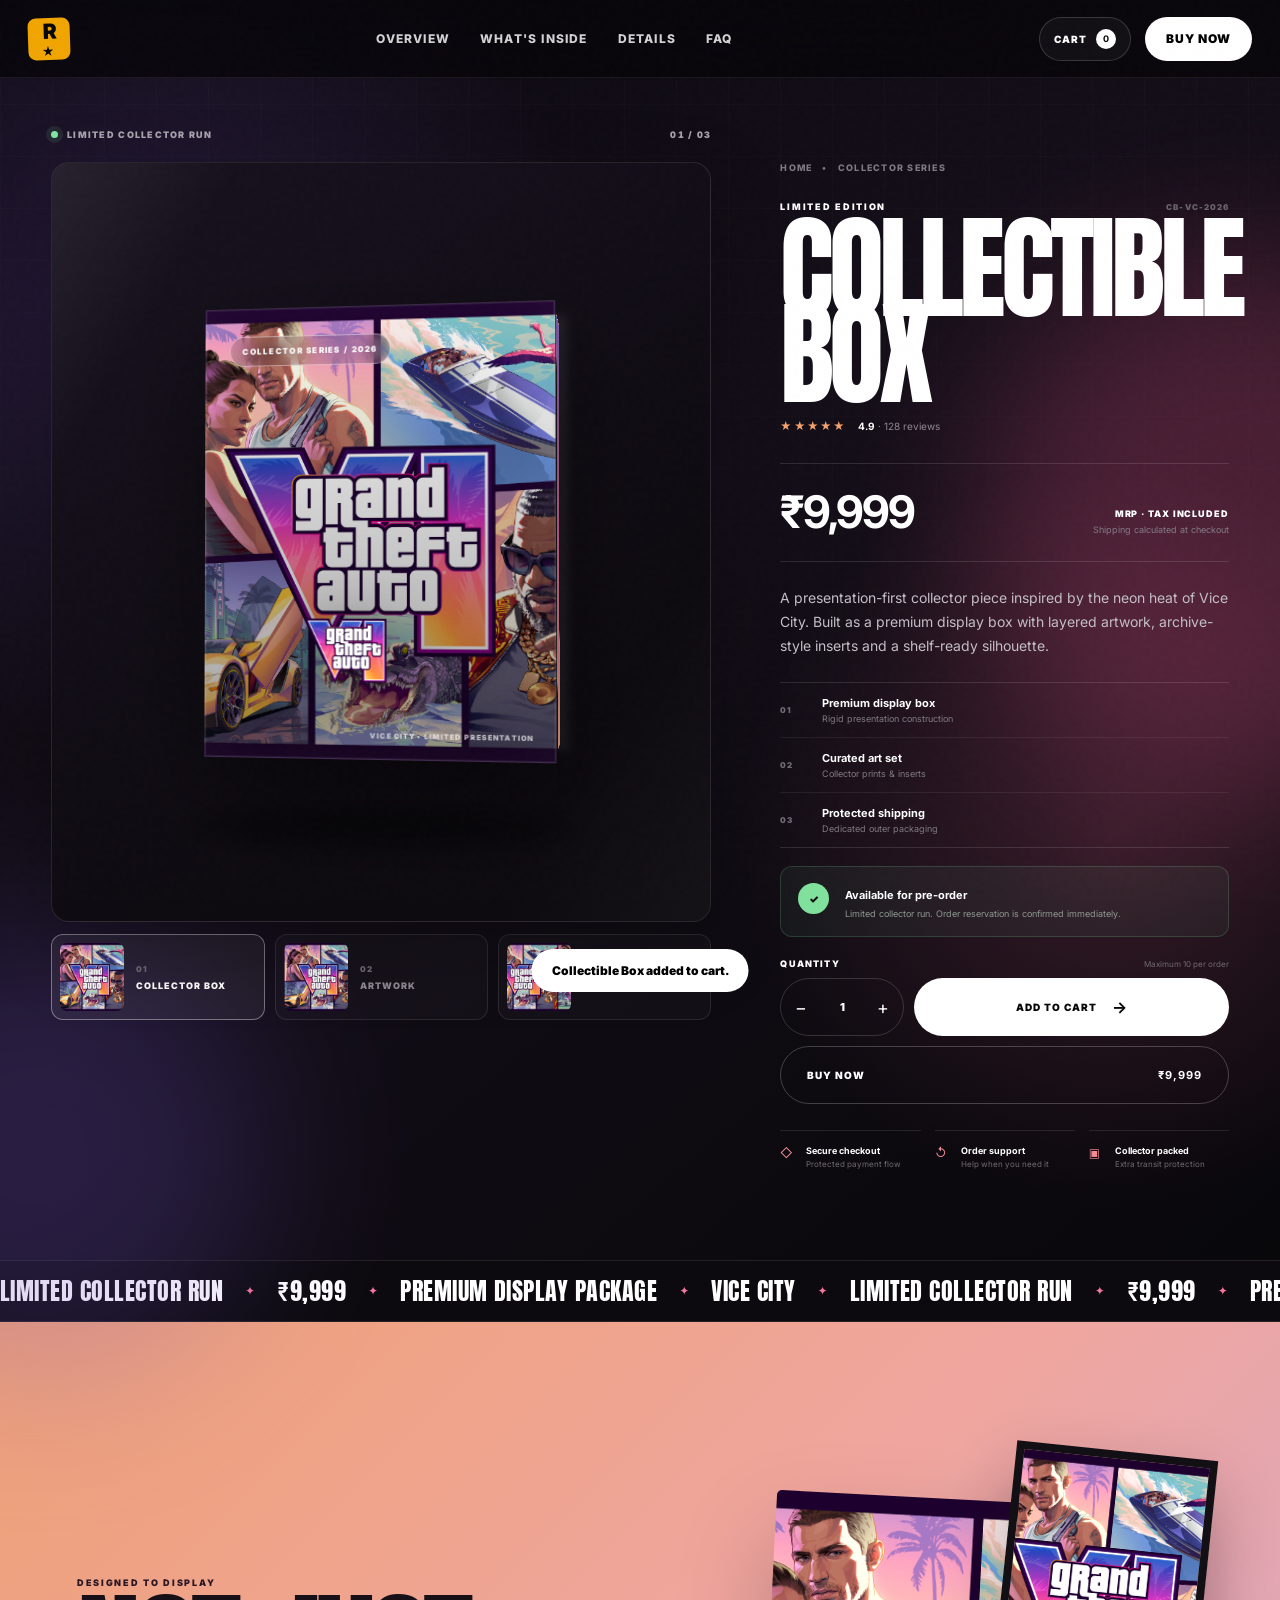
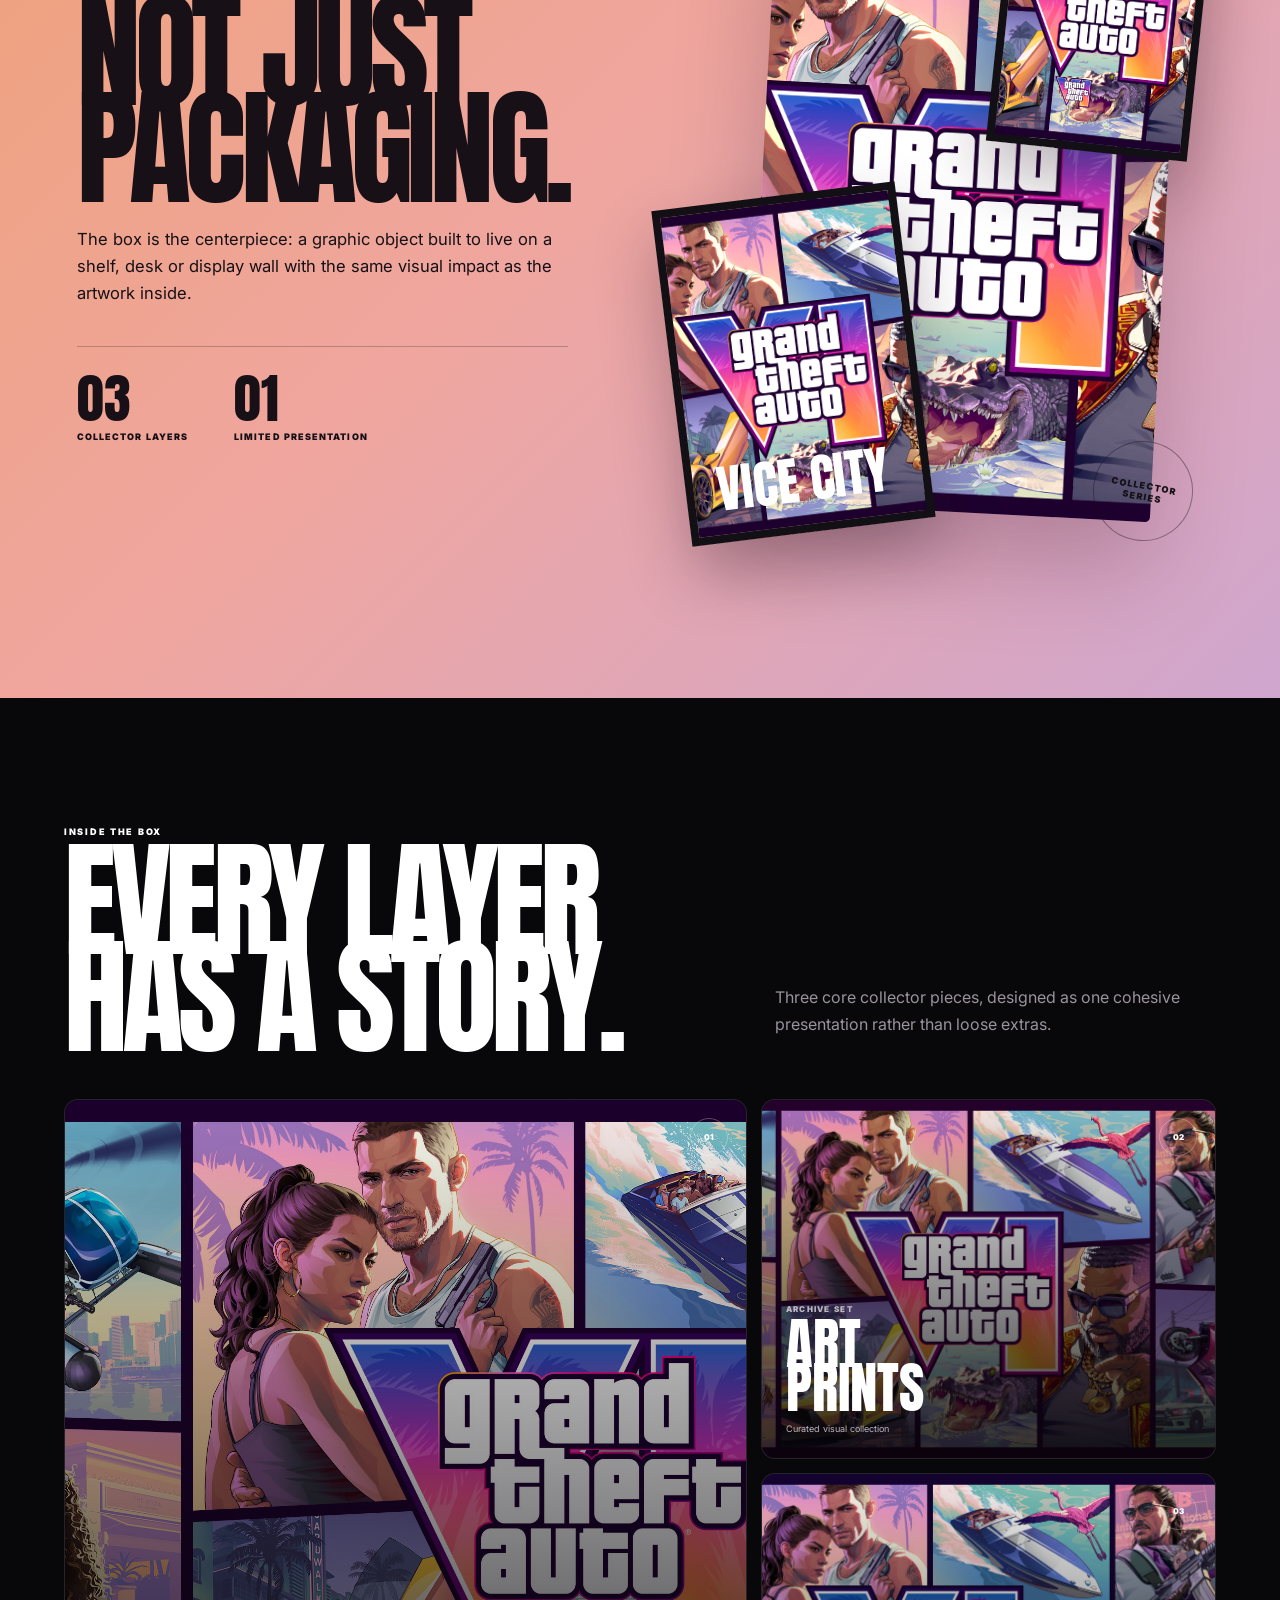
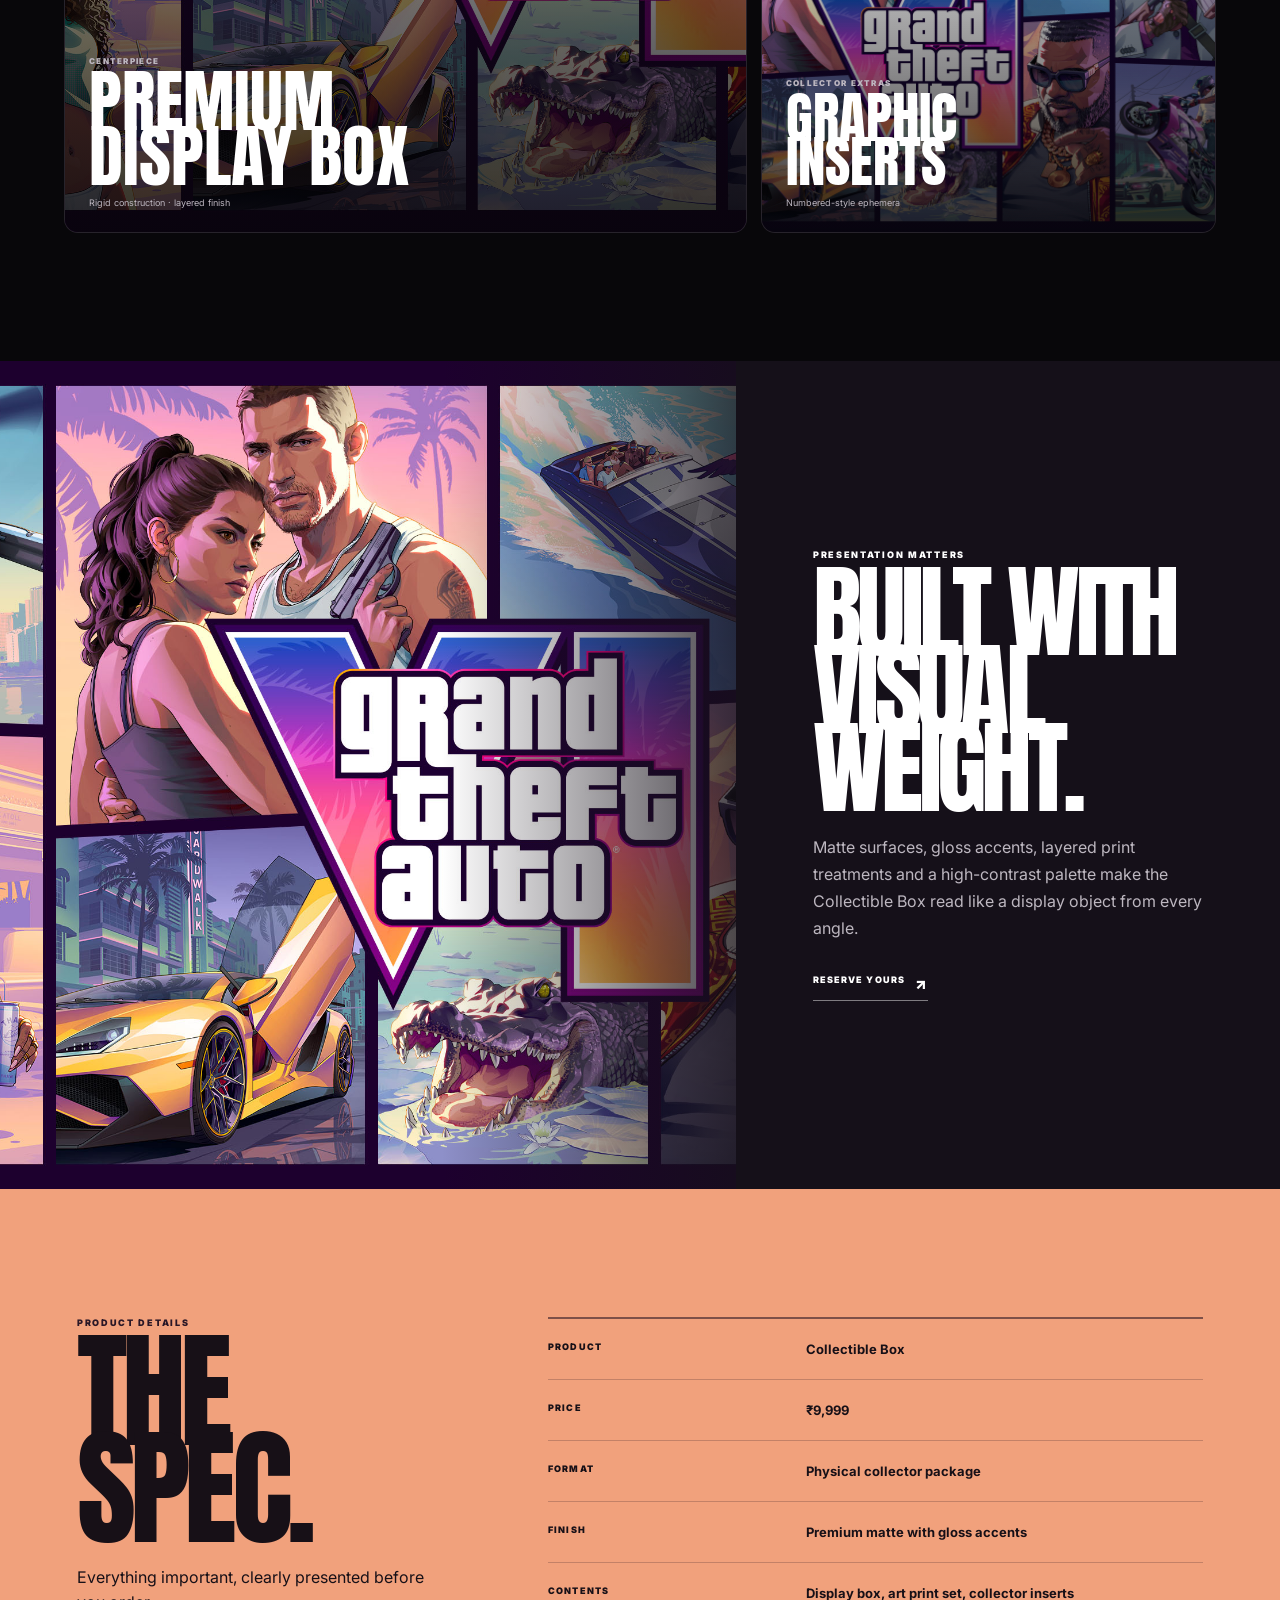
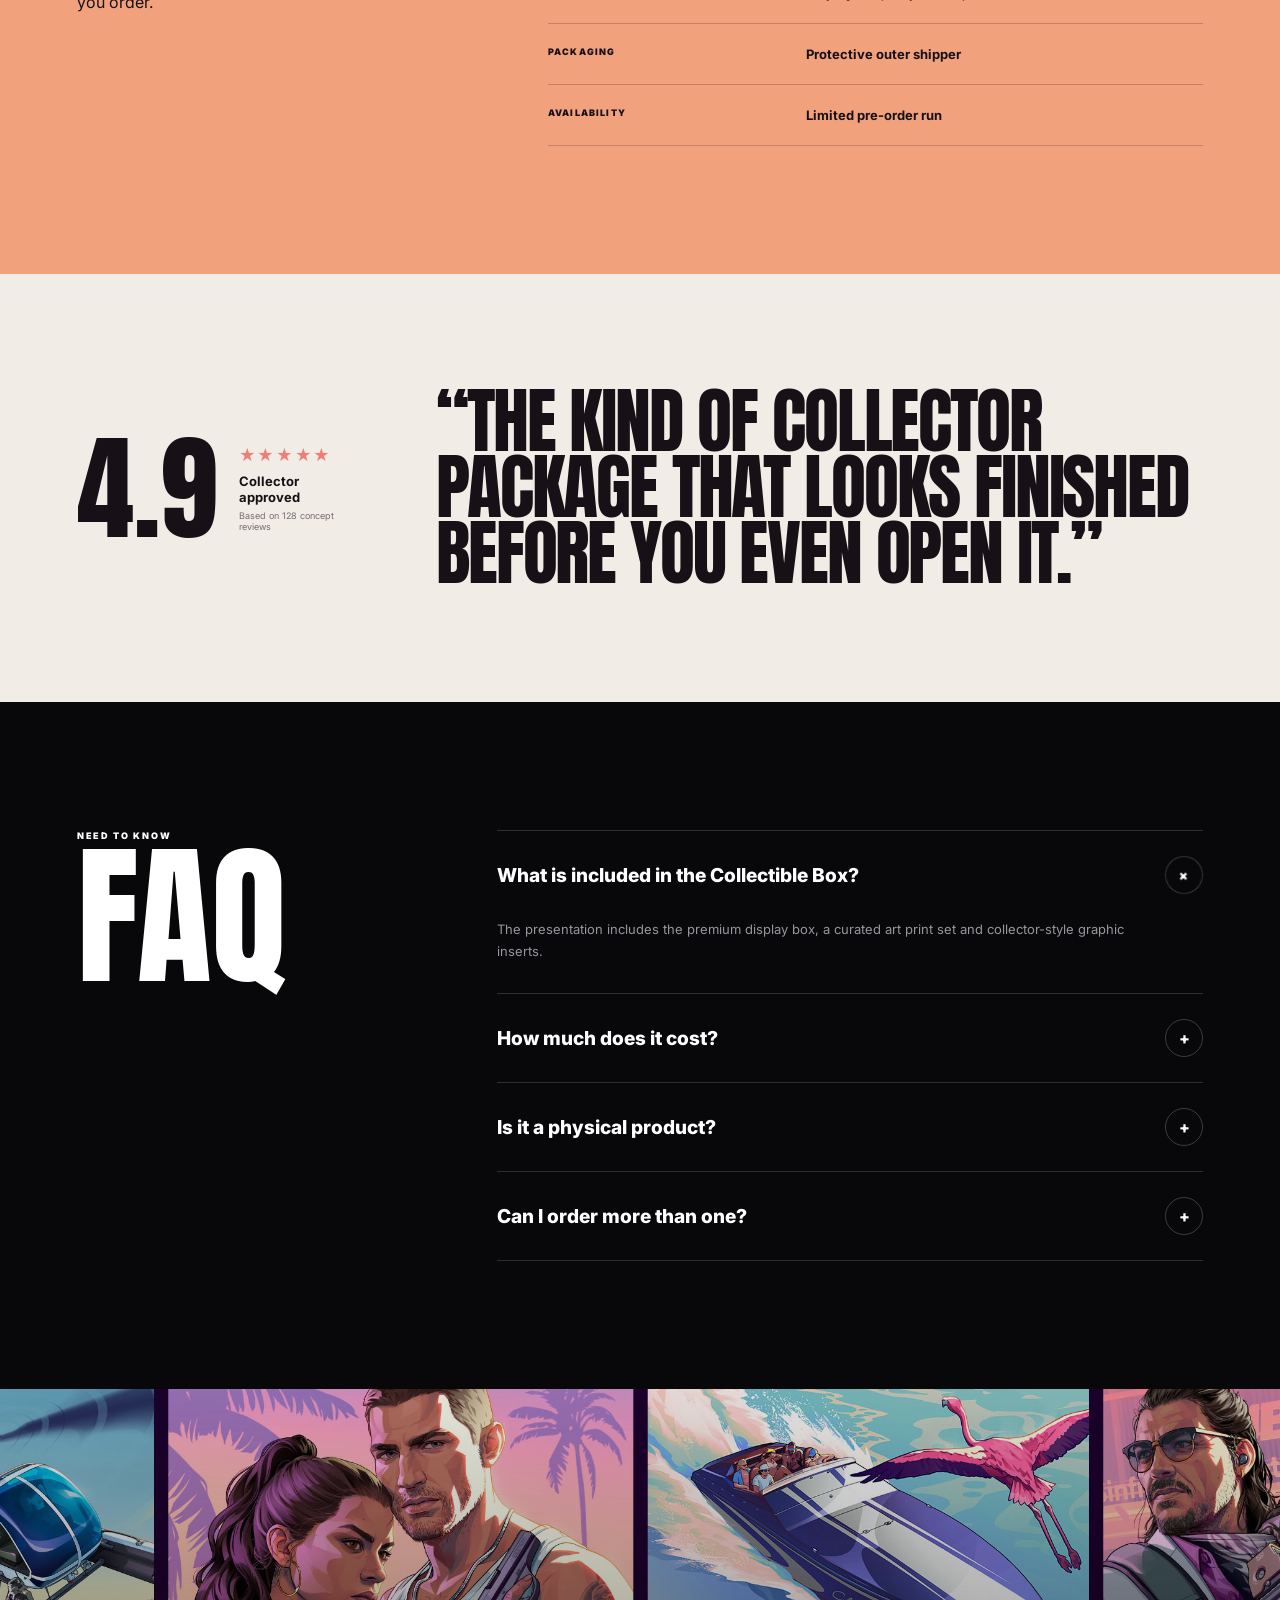
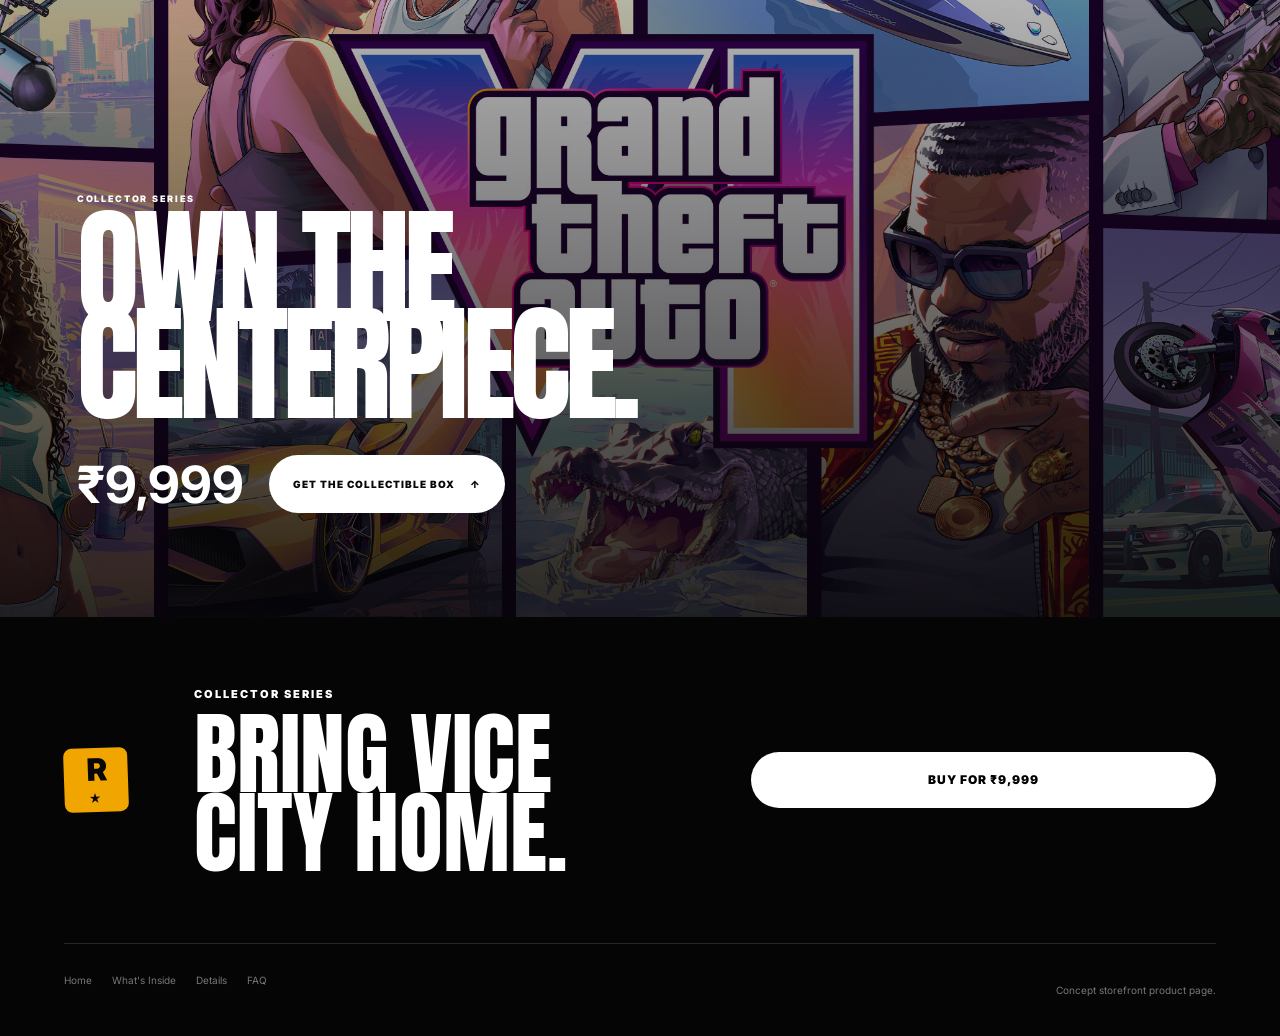
==== product.html @ 7bf3c5e7 "first commit" ====
<!DOCTYPE html>
<html lang="en">
<head>
  <meta charset="UTF-8" />
  <meta name="viewport" content="width=device-width, initial-scale=1, viewport-fit=cover" />
  <meta name="theme-color" content="#08070a" />
  <meta name="description" content="Collectible Box — premium collector presentation. ₹9,999." />
  <title>Collectible Box — ₹9,999</title>
  <link rel="preconnect" href="https://fonts.googleapis.com" />
  <link rel="preconnect" href="https://fonts.gstatic.com" crossorigin />
  <link href="https://fonts.googleapis.com/css2?family=Anton&family=Inter:wght@400;500;600;700;800;900&family=League+Gothic&display=swap" rel="stylesheet" />
  <link rel="stylesheet" href="styles.css" />
  <link rel="stylesheet" href="product.css" />
</head>
<body class="product-page">
  <div class="noise" aria-hidden="true"></div>
  <div class="page-progress" aria-hidden="true"><span id="progressBar"></span></div>

  <header class="site-header product-header" id="siteHeader">
    <a class="brand" href="index.html" aria-label="Back to home"><span class="brand-mark">R<span>★</span></span></a>

    <nav class="desktop-nav" aria-label="Product navigation">
      <a href="#overview">Overview</a>
      <a href="#inside">What's Inside</a>
      <a href="#details">Details</a>
      <a href="#faq">FAQ</a>
    </nav>

    <div class="header-actions">
      <button class="header-cart" id="headerCart" type="button" aria-label="Open cart">
        <span>Cart</span><b id="headerCartCount">0</b>
      </button>
      <a class="preorder preorder--small" href="#purchase">Buy Now</a>
      <button class="menu-toggle" id="menuToggle" aria-expanded="false" aria-controls="mobileMenu" aria-label="Open menu"><span></span><span></span></button>
    </div>
  </header>

  <div class="mobile-menu" id="mobileMenu" aria-hidden="true">
    <div class="mobile-menu__inner">
      <a href="index.html">Home <span>01</span></a>
      <a href="#overview">Overview <span>02</span></a>
      <a href="#inside">What's Inside <span>03</span></a>
      <a href="#details">Details <span>04</span></a>
      <a href="#faq">FAQ <span>05</span></a>
      <a class="preorder" href="#purchase">Buy for ₹9,999</a>
    </div>
  </div>

  <main>
    <section class="product-hero" id="purchase">
      <div class="product-hero__aurora product-hero__aurora--pink" aria-hidden="true"></div>
      <div class="product-hero__aurora product-hero__aurora--violet" aria-hidden="true"></div>

      <div class="product-shell">
        <div class="product-gallery" aria-label="Collectible Box product gallery">
          <div class="gallery-topline">
            <span class="gallery-badge"><i></i> Limited collector run</span>
            <span class="gallery-index" id="galleryIndex">01 / 03</span>
          </div>

          <div class="product-gallery__stage" id="galleryStage">
            <div class="gallery-panel gallery-panel--box is-active" data-gallery-panel="box" role="tabpanel">
              <div class="collector-scene" aria-hidden="true">
                <div class="collector-box">
                  <div class="collector-box__face collector-box__front">
                    <span class="collector-label">Collector Series / 2026</span>
                    <img src="assets/poster-logo.png" alt="" />
                    <span class="collector-bottom">Vice City • Limited Presentation</span>
                  </div>
                  <div class="collector-box__face collector-box__side"><span>COLLECTIBLE BOX</span></div>
                  <div class="collector-box__edge"></div>
                </div>
                <div class="collector-ground"></div>
              </div>
            </div>

            <div class="gallery-panel gallery-panel--art" data-gallery-panel="art" role="tabpanel" aria-hidden="true">
              <div class="gallery-poster" aria-hidden="true">
                <div class="gallery-poster__frame"></div>
                <div class="gallery-poster__label"><span>Archive print</span><strong>Vice City<br />Artwork</strong></div>
              </div>
            </div>

            <div class="gallery-panel gallery-panel--detail" data-gallery-panel="detail" role="tabpanel" aria-hidden="true">
              <div class="detail-composition" aria-hidden="true">
                <div class="detail-composition__crop"></div>
                <div class="detail-composition__card">
                  <span>03 / DETAIL</span>
                  <strong>Layered<br />collector<br />finish.</strong>
                </div>
              </div>
            </div>
          </div>

          <div class="gallery-tabs" role="tablist" aria-label="Choose product view">
            <button class="gallery-tab is-active" type="button" role="tab" aria-selected="true" data-gallery="box">
              <span class="gallery-tab__visual gallery-tab__visual--box"></span>
              <span><b>01</b> Collector Box</span>
            </button>
            <button class="gallery-tab" type="button" role="tab" aria-selected="false" data-gallery="art">
              <span class="gallery-tab__visual gallery-tab__visual--art"></span>
              <span><b>02</b> Artwork</span>
            </button>
            <button class="gallery-tab" type="button" role="tab" aria-selected="false" data-gallery="detail">
              <span class="gallery-tab__visual gallery-tab__visual--detail"></span>
              <span><b>03</b> Details</span>
            </button>
          </div>
        </div>

        <aside class="product-summary" aria-label="Product purchase information">
          <div class="product-breadcrumb"><a href="index.html">Home</a><span>•</span><span>Collector Series</span></div>
          <div class="product-kicker-row">
            <span class="product-kicker">Limited Edition</span>
            <span class="product-code">CB-VC-2026</span>
          </div>

          <h1>Collectible<br />Box</h1>

          <a class="product-rating" href="#reviews" aria-label="4.9 out of 5 from 128 reviews">
            <span>★★★★★</span><small><b>4.9</b> · 128 reviews</small>
          </a>

          <div class="product-price-row">
            <strong class="product-price">₹9,999</strong>
            <div class="price-meta"><span>MRP · Tax included</span><small>Shipping calculated at checkout</small></div>
          </div>

          <p class="product-description">A presentation-first collector piece inspired by the neon heat of Vice City. Built as a premium display box with layered artwork, archive-style inserts and a shelf-ready silhouette.</p>

          <div class="product-includes" aria-label="Quick product highlights">
            <div><span>01</span><p><strong>Premium display box</strong><small>Rigid presentation construction</small></p></div>
            <div><span>02</span><p><strong>Curated art set</strong><small>Collector prints & inserts</small></p></div>
            <div><span>03</span><p><strong>Protected shipping</strong><small>Dedicated outer packaging</small></p></div>
          </div>

          <div class="delivery-card">
            <div class="delivery-card__icon">✓</div>
            <div><strong>Available for pre-order</strong><p>Limited collector run. Order reservation is confirmed immediately.</p></div>
          </div>

          <div class="purchase-label"><span>Quantity</span><small>Maximum 10 per order</small></div>
          <div class="product-purchase">
            <div class="qty-control" aria-label="Quantity selector">
              <button type="button" id="qtyMinus" aria-label="Decrease quantity">−</button>
              <output id="qtyValue" aria-live="polite">1</output>
              <button type="button" id="qtyPlus" aria-label="Increase quantity">+</button>
            </div>
            <button class="product-btn product-btn--primary" id="addToCart" type="button"><span>Add to Cart</span><b>→</b></button>
          </div>
          <button class="product-btn product-btn--buy" id="buyNow" type="button"><span>Buy Now</span><strong id="buyNowPrice">₹9,999</strong></button>

          <div class="purchase-trust">
            <div><span>◇</span><p><strong>Secure checkout</strong><small>Protected payment flow</small></p></div>
            <div><span>↺</span><p><strong>Order support</strong><small>Help when you need it</small></p></div>
            <div><span>▣</span><p><strong>Collector packed</strong><small>Extra transit protection</small></p></div>
          </div>
        </aside>
      </div>
    </section>

    <section class="commerce-strip" aria-label="Product promises">
      <div><span>LIMITED COLLECTOR RUN</span><i>✦</i><span>₹9,999</span><i>✦</i><span>PREMIUM DISPLAY PACKAGE</span><i>✦</i><span>VICE CITY</span><i>✦</i><span>LIMITED COLLECTOR RUN</span><i>✦</i><span>₹9,999</span><i>✦</i><span>PREMIUM DISPLAY PACKAGE</span><i>✦</i><span>VICE CITY</span></div>
    </section>

    <section class="editorial-section" id="overview">
      <div class="editorial-copy reveal-product">
        <p class="product-kicker product-kicker--dark">Designed to display</p>
        <h2>Not just<br />packaging.</h2>
        <p class="editorial-lead">The box is the centerpiece: a graphic object built to live on a shelf, desk or display wall with the same visual impact as the artwork inside.</p>
        <div class="editorial-stats">
          <div><strong>03</strong><span>Collector layers</span></div>
          <div><strong>01</strong><span>Limited presentation</span></div>
        </div>
      </div>

      <div class="editorial-visual reveal-product" aria-hidden="true">
        <div class="editorial-visual__back"></div>
        <div class="editorial-visual__card editorial-visual__card--one"><span>VICE CITY</span></div>
        <div class="editorial-visual__card editorial-visual__card--two"><img src="assets/poster-logo.png" alt="" /></div>
        <span class="editorial-visual__stamp">COLLECTOR<br />SERIES</span>
      </div>
    </section>

    <section class="inside-section" id="inside">
      <header class="inside-head reveal-product">
        <div><p class="product-kicker">Inside the box</p><h2>Every layer<br />has a story.</h2></div>
        <p>Three core collector pieces, designed as one cohesive presentation rather than loose extras.</p>
      </header>

      <div class="inside-grid">
        <article class="inside-card inside-card--large reveal-product">
          <div class="inside-card__art inside-card__art--one"></div>
          <span class="inside-no">01</span>
          <div class="inside-card__copy"><p>Centerpiece</p><h3>Premium<br />Display Box</h3><span>Rigid construction · layered finish</span></div>
        </article>
        <article class="inside-card reveal-product">
          <div class="inside-card__art inside-card__art--two"></div>
          <span class="inside-no">02</span>
          <div class="inside-card__copy"><p>Archive set</p><h3>Art<br />Prints</h3><span>Curated visual collection</span></div>
        </article>
        <article class="inside-card reveal-product">
          <div class="inside-card__art inside-card__art--three"></div>
          <span class="inside-no">03</span>
          <div class="inside-card__copy"><p>Collector extras</p><h3>Graphic<br />Inserts</h3><span>Numbered-style ephemera</span></div>
        </article>
      </div>
    </section>

    <section class="detail-showcase" aria-label="Collector finish">
      <div class="detail-showcase__image reveal-product"></div>
      <div class="detail-showcase__copy reveal-product">
        <p class="product-kicker">Presentation matters</p>
        <h2>Built with<br />visual weight.</h2>
        <p>Matte surfaces, gloss accents, layered print treatments and a high-contrast palette make the Collectible Box read like a display object from every angle.</p>
        <a href="#purchase" class="inline-cta">Reserve yours <span>↗</span></a>
      </div>
    </section>

    <section class="spec-section" id="details">
      <div class="spec-title reveal-product">
        <p class="product-kicker product-kicker--dark">Product details</p>
        <h2>The<br />spec.</h2>
        <p>Everything important, clearly presented before you order.</p>
      </div>
      <dl class="spec-list reveal-product">
        <div><dt>Product</dt><dd>Collectible Box</dd></div>
        <div><dt>Price</dt><dd>₹9,999</dd></div>
        <div><dt>Format</dt><dd>Physical collector package</dd></div>
        <div><dt>Finish</dt><dd>Premium matte with gloss accents</dd></div>
        <div><dt>Contents</dt><dd>Display box, art print set, collector inserts</dd></div>
        <div><dt>Packaging</dt><dd>Protective outer shipper</dd></div>
        <div><dt>Availability</dt><dd>Limited pre-order run</dd></div>
      </dl>
    </section>

    <section class="review-section" id="reviews">
      <div class="review-score reveal-product"><span>4.9</span><div><p>★★★★★</p><strong>Collector approved</strong><small>Based on 128 concept reviews</small></div></div>
      <blockquote class="reveal-product">“The kind of collector package that looks finished before you even open it.”</blockquote>
    </section>

    <section class="faq-section" id="faq">
      <div class="faq-head reveal-product"><p class="product-kicker">Need to know</p><h2>FAQ</h2></div>
      <div class="faq-list reveal-product">
        <details open><summary>What is included in the Collectible Box?<span>+</span></summary><p>The presentation includes the premium display box, a curated art print set and collector-style graphic inserts.</p></details>
        <details><summary>How much does it cost?<span>+</span></summary><p>The Collectible Box is priced at ₹9,999, inclusive of taxes as displayed on this storefront.</p></details>
        <details><summary>Is it a physical product?<span>+</span></summary><p>Yes. It is presented as a physical collector package with dedicated protective outer shipping.</p></details>
        <details><summary>Can I order more than one?<span>+</span></summary><p>Yes. Use the quantity selector before adding to cart. This demo allows up to 10 units per order.</p></details>
      </div>
    </section>

    <section class="product-closing">
      <div class="product-closing__bg" aria-hidden="true"></div>
      <div class="product-closing__content reveal-product">
        <p class="product-kicker">Collector Series</p>
        <h2>Own the<br />centerpiece.</h2>
        <div><strong>₹9,999</strong><a class="product-btn product-btn--light" href="#purchase">Get the Collectible Box <span>↑</span></a></div>
      </div>
    </section>
  </main>

  <footer class="site-footer product-footer">
    <div class="footer-top">
      <div class="footer-brand">R<span>★</span></div>
      <div class="footer-copy"><p class="eyebrow">Collector Series</p><h2>Bring Vice City home.</h2></div>
      <a class="preorder" href="#purchase">Buy for ₹9,999</a>
    </div>
    <div class="footer-bottom"><div class="footer-links"><a href="index.html">Home</a><a href="#inside">What's Inside</a><a href="#details">Details</a><a href="#faq">FAQ</a></div><p>Concept storefront product page.</p></div>
  </footer>

  <div class="mobile-buybar" id="mobileBuybar" aria-label="Quick purchase">
    <div><small>Collectible Box</small><strong id="mobileBuyPrice">₹9,999</strong></div>
    <button type="button" id="mobileAddToCart">Add to Cart</button>
  </div>

  <aside class="cart-drawer" id="cartDrawer" aria-hidden="true" aria-label="Shopping cart">
    <div class="cart-drawer__backdrop" data-close-cart></div>
    <div class="cart-drawer__panel" role="dialog" aria-modal="true" aria-labelledby="cartTitle">
      <div class="cart-drawer__head"><div><small>Your order</small><strong id="cartTitle">Shopping Cart</strong></div><button type="button" data-close-cart aria-label="Close cart">×</button></div>
      <div class="cart-drawer__body">
        <div class="cart-line">
          <div class="cart-line__thumb"></div>
          <div class="cart-line__info"><small>Collector Series</small><p>Collectible Box</p><strong id="cartLinePrice">₹9,999</strong></div>
          <div class="cart-line__qty"><button type="button" id="cartMinus" aria-label="Decrease cart quantity">−</button><span id="cartQty">1</span><button type="button" id="cartPlus" aria-label="Increase cart quantity">+</button></div>
        </div>
        <div class="cart-assurance"><span>✓</span><p><strong>Reserved collector allocation</strong><small>Your selected quantity is held when checkout begins.</small></p></div>
      </div>
      <div class="cart-drawer__footer">
        <div class="cart-subtotal"><div><span>Subtotal</span><small>Taxes included</small></div><strong id="cartTotal">₹9,999</strong></div>
        <button class="product-btn product-btn--primary cart-checkout" id="checkoutBtn" type="button">Continue to Checkout <span>→</span></button>
        <button class="cart-continue" type="button" data-close-cart>Continue shopping</button>
      </div>
    </div>
  </aside>

  <div class="toast product-toast" id="productToast" role="status" aria-live="polite">Collectible Box added to cart.</div>
  <script src="product.js"></script>
</body>
</html>
---- styles.css ----
:root {
  --black: #050505;
  --soft-black: #101010;
  --white: #f6f3ec;
  --purple: #5537b7;
  --violet: #8b4ec4;
  --pink: #ff4f9a;
  --coral: #ff8c67;
  --yellow: #ffd76d;
  --line: rgba(255,255,255,.16);
  --ease: cubic-bezier(.2,.75,.25,1);
}

* { box-sizing: border-box; }
html { scroll-behavior: smooth; background: var(--black); }
body {
  margin: 0;
  background: var(--black);
  color: white;
  font-family: Inter, system-ui, -apple-system, BlinkMacSystemFont, "Segoe UI", sans-serif;
  overflow-x: hidden;
}
body.menu-open, body.modal-open { overflow: hidden; }
a { color: inherit; text-decoration: none; }
button, input { font: inherit; }
button { color: inherit; }
img { max-width: 100%; display: block; }

.noise {
  position: fixed; inset: 0; z-index: 999; pointer-events: none; opacity: .035;
  background-image: url("data:image/svg+xml,%3Csvg viewBox='0 0 180 180' xmlns='http://www.w3.org/2000/svg'%3E%3Cfilter id='n'%3E%3CfeTurbulence type='fractalNoise' baseFrequency='.9' numOctaves='4' stitchTiles='stitch'/%3E%3C/filter%3E%3Crect width='100%25' height='100%25' filter='url(%23n)' opacity='.5'/%3E%3C/svg%3E");
}
.page-progress { position: fixed; top: 0; left: 0; width: 100%; height: 2px; z-index: 1000; background: transparent; }
.page-progress span { display: block; width: 0; height: 100%; background: linear-gradient(90deg,var(--pink),var(--coral),var(--yellow)); }

.site-header {
  position: fixed; z-index: 100; top: 0; left: 0; right: 0;
  height: 78px; display: flex; align-items: center; justify-content: space-between;
  padding: 0 28px; background: rgba(4,4,4,.9); border-bottom: 1px solid rgba(255,255,255,.08);
  backdrop-filter: blur(18px); transition: transform .45s var(--ease), background .3s ease;
}
.site-header.is-hidden { transform: translateY(-100%); }
.brand-mark, .footer-brand {
  width: 42px; aspect-ratio: 1; display: grid; place-items: center; border-radius: 8px;
  background: #f0a500; color: #080808; font-weight: 1000; font-size: 21px; letter-spacing: -2px;
  transform: rotate(-2deg);
}
.brand-mark span, .footer-brand span { font-size: 12px; align-self: start; margin-left: -4px; }
.desktop-nav { display: flex; gap: 30px; font-size: 12px; text-transform: uppercase; letter-spacing: .1em; font-weight: 800; }
.desktop-nav a { position: relative; opacity: .82; }
.desktop-nav a::after { content:""; position:absolute; left:0; right:100%; bottom:-7px; height:2px; background:white; transition:right .25s ease; }
.desktop-nav a:hover::after { right:0; }
.desktop-nav a:hover { opacity:1; }
.header-actions { display:flex; align-items:center; gap:14px; }
.preorder {
  display:inline-flex; align-items:center; justify-content:center; min-height:56px; padding: 0 25px;
  border:1px solid rgba(255,255,255,.26); border-radius: 999px; background:white; color:black;
  text-transform: uppercase; font-size:12px; font-weight:900; letter-spacing:.08em;
  transition: transform .25s var(--ease), background .25s ease, color .25s ease;
}
.preorder:hover { transform:translateY(-2px); background:var(--pink); color:white; }
.preorder--small { min-height:44px; padding-inline:20px; }
.menu-toggle { width:46px; height:46px; border:1px solid rgba(255,255,255,.2); border-radius:50%; background:transparent; display:none; place-items:center; cursor:pointer; }
.menu-toggle span { position:absolute; width:17px; height:1.5px; background:white; transition:.3s ease; }
.menu-toggle span:first-child { transform:translateY(-4px); }
.menu-toggle span:last-child { transform:translateY(4px); }
.menu-open .menu-toggle span:first-child { transform:rotate(45deg); }
.menu-open .menu-toggle span:last-child { transform:rotate(-45deg); }
.mobile-menu { position:fixed; inset:0; z-index:90; background:#070707; display:grid; align-items:center; transform:translateY(-105%); transition:transform .55s var(--ease); }
.mobile-menu.is-open { transform:translateY(0); }
.mobile-menu__inner { padding:110px 24px 30px; display:grid; gap:0; }
.mobile-menu__inner > a:not(.preorder) { display:flex; justify-content:space-between; align-items:end; padding:18px 0; border-bottom:1px solid #262626; font: 400 clamp(36px,10vw,64px)/1 Anton,sans-serif; text-transform:uppercase; }
.mobile-menu__inner a span { font:700 11px/1 Inter,sans-serif; opacity:.45; }
.mobile-menu .preorder { margin-top:24px; }

.hero { height: 245vh; background:#06040a; }
.hero-sticky { position: sticky; top:0; width:100%; height:100svh; overflow:hidden; isolation:isolate; }
.hero-backdrop { position:absolute; inset:0; background:
  radial-gradient(circle at 75% 35%, rgba(255,90,158,.28), transparent 28%),
  radial-gradient(circle at 30% 70%, rgba(86,58,187,.33), transparent 35%),
  linear-gradient(145deg,#111026 0%,#1c1234 40%,#07060d 100%); }
.poster-stage { position:absolute; inset:0; transform:scale(.84); transition:filter .2s; }
.poster-slice { position:absolute; inset:0; background-image:url('assets/poster-full.jpg'); background-position:center; background-size:cover; will-change:transform,clip-path,opacity; filter:saturate(1.04) contrast(1.02); }
.s1 { clip-path:polygon(0 0,18% 0,18% 44%,0 44%); transform:translate(-15vw,-12vh) rotate(-4deg); }
.s2 { clip-path:polygon(18% 0,50% 0,50% 56%,18% 56%); transform:translate(-8vw,-18vh) rotate(3deg); }
.s3 { clip-path:polygon(50% 0,79% 0,79% 40%,50% 40%); transform:translate(10vw,-18vh) rotate(-3deg); }
.s4 { clip-path:polygon(79% 0,100% 0,100% 51%,79% 51%); transform:translate(16vw,-8vh) rotate(4deg); }
.s5 { clip-path:polygon(0 44%,18% 44%,18% 100%,0 100%); transform:translate(-18vw,13vh) rotate(4deg); }
.s6 { clip-path:polygon(18% 56%,43% 56%,43% 100%,18% 100%); transform:translate(-8vw,18vh) rotate(-4deg); }
.s7 { clip-path:polygon(43% 40%,79% 40%,79% 100%,43% 100%); transform:translate(9vw,17vh) rotate(3deg); }
.s8 { clip-path:polygon(79% 51%,100% 51%,100% 100%,79% 100%); transform:translate(18vw,11vh) rotate(-3deg); }
.hero-logo { position:absolute; z-index:4; width:min(35vw,620px); left:50%; top:50%; transform:translate(-50%,-50%) scale(.72); opacity:0; filter:drop-shadow(0 12px 30px rgba(0,0,0,.35)); will-change:transform,opacity; }
.hero-vignette { position:absolute; inset:0; z-index:5; background:linear-gradient(180deg,rgba(0,0,0,.12),rgba(0,0,0,.03) 50%,rgba(0,0,0,.75)); pointer-events:none; }
.hero-copy { position:absolute; z-index:6; left:clamp(24px,5vw,80px); bottom:15vh; opacity:1; transition:opacity .2s; }
.eyebrow { margin:0 0 14px; font-size:11px; text-transform:uppercase; font-weight:900; letter-spacing:.18em; }
.eyebrow.dark { color:#1b0e25; }
.hero-copy h1 { margin:0; font:400 clamp(66px,12vw,190px)/.73 Anton,sans-serif; letter-spacing:-.035em; text-transform:uppercase; }
.hero-copy h1 span { display:block; }
.hero-vi { position:absolute; left:calc(100% + 22px); bottom:-8px; font:400 clamp(88px,15vw,230px)/.75 Anton,sans-serif; color:transparent; -webkit-text-stroke:2px rgba(255,255,255,.8); opacity:.8; }
.hero-bottom { position:absolute; z-index:6; right:clamp(24px,5vw,80px); bottom:5vh; display:flex; align-items:center; gap:26px; text-align:right; }
.hero-bottom p { margin:0 0 4px; font-size:10px; letter-spacing:.2em; font-weight:900; }
.hero-bottom strong { font-size:14px; }
.round-link { width:58px; aspect-ratio:1; display:grid; place-items:center; border:1px solid rgba(255,255,255,.4); border-radius:50%; font-size:20px; transition:.25s ease; }
.round-link:hover { background:white; color:black; transform:translateY(3px); }
.scroll-label { position:absolute; z-index:6; left:50%; bottom:2.5vh; transform:translateX(-50%); font-size:8px; letter-spacing:.22em; font-weight:800; opacity:.45; }

.section-pad { padding: clamp(80px,10vw,150px) clamp(22px,5vw,80px); }
.release-panel { min-height:100svh; display:flex; align-items:center; position:relative; overflow:hidden; background:linear-gradient(135deg,#ef7e8f 0%,#f59380 38%,#f8c079 100%); color:#190b20; }
.release-panel__glow { position:absolute; width:58vw; aspect-ratio:1; border-radius:50%; left:-15vw; top:-20vw; background:rgba(255,255,255,.19); filter:blur(50px); }
.release-panel__content { position:relative; z-index:2; }
.release-panel h2 { margin:0; font:400 clamp(80px,14vw,220px)/.77 Anton,sans-serif; text-transform:uppercase; letter-spacing:-.045em; }
.release-actions { display:flex; align-items:center; gap:24px; margin-top:48px; }
.preorder--dark { background:#160d18; color:white; border-color:#160d18; }
.platforms { display:flex; gap:14px; flex-wrap:wrap; font-size:10px; font-weight:900; letter-spacing:.12em; }
.platforms span { border:1px solid rgba(28,12,29,.35); border-radius:999px; padding:14px 17px; }
.sun-disc { position:absolute; right:-5vw; bottom:-13vw; width:48vw; aspect-ratio:1; border-radius:50%; background:radial-gradient(circle at 42% 35%,#fff6d7 0 1%,#ffd18b 27%,#fc8277 58%,#d96191 100%); box-shadow:0 0 80px rgba(255,220,145,.5); }

.look-section { background:#0a0710; }
.section-heading { display:grid; grid-template-columns:1fr auto; align-items:end; gap:24px; max-width:1500px; margin:0 auto 55px; }
.section-heading .eyebrow { grid-column:1/-1; margin-bottom:-2px; }
.section-heading h2, .news-head h2 { margin:0; font:400 clamp(60px,9vw,150px)/.84 Anton,sans-serif; text-transform:uppercase; letter-spacing:-.04em; }
.date-lockup { display:grid; gap:6px; text-align:right; font-size:13px; font-weight:900; letter-spacing:.08em; padding-bottom:8px; }
.feature-card { position:relative; height:min(74vw,820px); max-width:1500px; margin:0 auto; overflow:hidden; border-radius:8px; background:#18111f; }
.feature-card__media, .media-card__image, .edition-card__visual, .portal-card { background-position:center; background-size:cover; }
.media-feature { background-image:url('https://www.rockstargames.com/VI/_next/static/media/featured.0y5yxwenpsgc3.jpg'); }
.feature-card__media { position:absolute; inset:-5%; transition:transform 1s var(--ease); }
.feature-card:hover .feature-card__media { transform:scale(1.035); }
.feature-card__shade { position:absolute; inset:0; background:linear-gradient(180deg,transparent 35%,rgba(0,0,0,.85)); }
.feature-card__content { position:absolute; inset:auto 0 0; padding:clamp(24px,4vw,58px); display:flex; align-items:end; justify-content:space-between; gap:20px; }
.kicker, .media-card__meta p { margin:0 0 8px; font-size:10px; text-transform:uppercase; letter-spacing:.18em; font-weight:900; opacity:.75; }
.feature-card h3 { margin:0; font:400 clamp(44px,7vw,105px)/.88 Anton,sans-serif; text-transform:uppercase; max-width:850px; }
.play-button { width:88px; aspect-ratio:1; flex:none; border:1px solid rgba(255,255,255,.5); background:rgba(0,0,0,.28); backdrop-filter:blur(12px); border-radius:50%; cursor:pointer; transition:.25s var(--ease); }
.play-button:hover { transform:scale(1.08); background:white; color:black; }
.play-button.small { width:62px; position:absolute; z-index:4; right:26px; top:26px; }
.trailer-grid { max-width:1500px; margin:24px auto 0; display:grid; grid-template-columns:1fr 1fr; gap:24px; }
.media-card { position:relative; aspect-ratio:4/5; overflow:hidden; border-radius:8px; background:#18111f; }
.media-card__image { position:absolute; inset:0; transition:transform .8s var(--ease); }
.media-card:hover .media-card__image { transform:scale(1.04); }
.trailer-two { background-image:url('https://www.rockstargames.com/VI/_next/static/media/trailer-2.0l.7aqib91fz6.jpg'), linear-gradient(145deg,#ae4a8c,#f99a75); }
.trailer-one { background-image:url('https://www.rockstargames.com/VI/_next/static/media/trailer-1.06b6paykx247w.jpg'); }
.media-card__overlay { position:absolute; inset:0; background:linear-gradient(180deg,transparent 52%,rgba(0,0,0,.84)); }
.media-card__meta { position:absolute; z-index:3; left:28px; bottom:28px; }
.media-card__meta h3 { margin:0; font:400 clamp(42px,5vw,76px)/.9 Anton,sans-serif; text-transform:uppercase; }

.edition-section { background:#0a0710; padding-top:30px; }
.edition-grid { max-width:1500px; margin:auto; display:grid; grid-template-columns:1fr 1fr; gap:24px; }
.edition-card { position:relative; min-height:900px; overflow:hidden; border-radius:8px; background:#171022; }
.edition-card__visual { position:absolute; inset:0; transition:transform .9s var(--ease); }
.edition-card:hover .edition-card__visual { transform:scale(1.035); }
.edition-art { background-image:url('https://www.rockstargames.com/VI/_next/static/media/ultimate_mobile_en_us.03~7e7tlo4k4r.jpg'); background-position:center top; }
.vintage-art { background-image:url('https://www.rockstargames.com/VI/_next/static/media/VINTAGE_VICE_CITY_PACK_01.05zaof7o1uz.3.jpg'); }
.edition-card__gradient { position:absolute; inset:0; background:linear-gradient(180deg,rgba(4,3,8,.08),rgba(4,3,8,.15) 50%,rgba(4,3,8,.94)); }
.edition-card__content { position:absolute; z-index:2; bottom:0; padding:clamp(26px,4vw,55px); max-width:650px; }
.edition-card__content h2 { margin:0 0 18px; font:400 clamp(62px,7vw,112px)/.82 Anton,sans-serif; text-transform:uppercase; }
.edition-card__content > p:not(.eyebrow) { margin:0 0 26px; max-width:500px; color:#d8d4d5; line-height:1.55; }
.text-link { display:inline-flex; align-items:center; gap:9px; text-transform:uppercase; font-size:11px; font-weight:900; letter-spacing:.11em; }
.text-link span { font-size:17px; transition:transform .25s ease; }
.text-link:hover span { transform:translate(4px,-4px); }

.story-section {
  position: relative;
  z-index: 3;
  background: #0b0810;
  color: #171017;
}

/*
  The story is one long scroll sequence with a single sticky viewport.
  Each new panel travels from below the viewport and physically covers
  the previous one instead of simply fading between sections.
*/
.story-sequence { height: 430vh; position: relative; }
.story-sticky {
  position: sticky;
  top: 0;
  height: 100svh;
  overflow: hidden;
  isolation: isolate;
  background: #d4bfd3;
}
.story-visual {
  position: absolute;
  inset: 0;
  overflow: hidden;
  background:
    radial-gradient(circle at 73% 17%, rgba(255,224,176,.65), transparent 21%),
    linear-gradient(180deg,#cbb4d1 0%,#e8a7a2 46%,#ecd4bc 100%);
  z-index: 1;
}
.story-visual__wash {
  position: absolute;
  inset: 0;
  z-index: 4;
  pointer-events: none;
  background: linear-gradient(180deg, rgba(40,19,56,.03), rgba(42,15,37,.13));
}
.story-image {
  position: absolute;
  width: min(56vw, 920px);
  height: 88svh;
  background-size: cover;
  background-position: center;
  border-radius: 10px;
  box-shadow: 0 35px 100px rgba(46,19,48,.30);
  will-change: transform;
  overflow: hidden;
}
.story-image::after {
  content: "";
  position: absolute;
  inset: 0;
  background: linear-gradient(180deg, transparent 50%, rgba(17,8,25,.12));
}
.story-image--a {
  z-index: 2;
  left: 2.5vw;
  top: 10svh;
  background-image: url('https://www.rockstargames.com/VI/_next/static/media/mobile.0xsc-b1pnezup.jpg');
  background-position: center 32%;
}
.story-image--b {
  z-index: 3;
  right: 2.5vw;
  top: 25svh;
  background-image: url('https://www.rockstargames.com/VI/_next/static/media/mobile.0mi46.hy2kwfa.jpg');
  background-position: center 52%;
}
.story-orb {
  position: absolute;
  z-index: 1;
  width: min(46vw, 740px);
  aspect-ratio: 1;
  border-radius: 50%;
  top: 11svh;
  left: 28vw;
  background: radial-gradient(circle,#ffe9b1,#ff9e7e 42%,#ca6aa8 70%,#7755ac);
  box-shadow: 0 0 75px rgba(255,188,126,.34);
  will-change: transform;
}

.story-panel {
  position: absolute;
  inset: 0;
  z-index: 10;
  overflow: hidden;
  transform: translate3d(0, 105%, 0);
  transform-origin: center top;
  will-change: transform, border-radius, filter;
  backface-visibility: hidden;
}
.story-panel--copy {
  z-index: 10;
  background: #efd9c2;
  color: #12101a;
}
.story-copy {
  width: 100%;
  height: 100%;
  max-width: 1720px;
  margin: 0 auto;
  padding: clamp(28px, 4.8vw, 82px);
  display: grid;
  grid-template-columns: minmax(160px, .34fr) minmax(0, 1fr);
  grid-template-rows: auto 1fr auto;
  column-gap: clamp(30px, 6vw, 110px);
  position: relative;
}
.story-eyebrow {
  grid-column: 1;
  grid-row: 1;
  margin: 0;
  padding-top: 7px;
  color: #17101d;
  font-size: clamp(10px, .82vw, 13px);
  letter-spacing: .11em;
  line-height: 1;
}
.story-title {
  grid-column: 2;
  grid-row: 1 / span 2;
  align-self: start;
  margin: -0.035em 0 0;
  max-width: 1120px;
  font-family: "League Gothic", "Arial Narrow", Anton, sans-serif;
  font-size: clamp(86px, 10.8vw, 186px);
  font-weight: 400;
  line-height: .735;
  letter-spacing: -.018em;
  text-transform: uppercase;
  text-wrap: balance;
}
.story-title span { display: block; white-space: nowrap; }
.story-lead {
  grid-column: 2;
  grid-row: 3;
  justify-self: end;
  width: min(100%, 690px);
  margin: 0 0 clamp(12px, 2vw, 28px);
  font-size: clamp(17px, 1.55vw, 25px);
  line-height: 1.38;
  font-weight: 650;
  letter-spacing: -.02em;
}
.story-count {
  position: absolute;
  right: clamp(20px, 3vw, 50px);
  bottom: clamp(18px, 2.2vw, 36px);
  z-index: 6;
  font-size: 10px;
  line-height: 1;
  font-weight: 900;
  letter-spacing: .14em;
  text-transform: uppercase;
}
.story-panel--portal { color: #fff; background: #15101b; }
.story-panel__media {
  position: absolute;
  inset: 0;
  background-size: cover;
  background-position: center;
  transform: scale(1.06);
  will-change: transform;
}
.story-panel__media--people {
  background-image: url('assets/poster-full.jpg');
  background-position: 30% center;
}
.story-panel__media--media {
  background-image: url('https://www.rockstargames.com/VI/_next/static/media/featured.0y5yxwenpsgc3.jpg');
  background-position: center;
}
.story-panel__shade {
  position: absolute;
  inset: 0;
  z-index: 2;
  background:
    linear-gradient(180deg, rgba(4,3,8,.03) 24%, rgba(5,3,8,.12) 48%, rgba(5,3,8,.88) 100%),
    linear-gradient(90deg, rgba(5,3,8,.22), transparent 52%);
}
.story-panel__content {
  position: absolute;
  z-index: 4;
  left: clamp(24px, 5vw, 86px);
  bottom: clamp(36px, 7vw, 105px);
  max-width: 820px;
}
.story-panel__content p {
  margin: 0 0 12px;
  font-size: 10px;
  font-weight: 900;
  letter-spacing: .16em;
  text-transform: uppercase;
}
.story-panel__content h3 {
  margin: 0 0 26px;
  font: 400 clamp(78px, 10vw, 176px)/.76 Anton, sans-serif;
  text-transform: uppercase;
  letter-spacing: -.035em;
}
.story-panel__content span {
  display: inline-flex;
  align-items: center;
  min-height: 46px;
  padding: 0 18px;
  border: 1px solid rgba(255,255,255,.5);
  border-radius: 999px;
  font-size: 10px;
  font-weight: 900;
  letter-spacing: .12em;
  text-transform: uppercase;
  background: rgba(0,0,0,.14);
  backdrop-filter: blur(10px);
}
.story-panel--portal .story-count { color: #fff; }

.news-section { background:#080808; }
.news-head { max-width:1500px; margin:auto 0 55px; display:flex; align-items:end; justify-content:space-between; gap:30px; }
.news-list { max-width:1500px; margin:auto; border-top:1px solid #292929; }
.news-item { display:grid; grid-template-columns:60px 1fr 50px; gap:25px; align-items:center; padding:34px 0; border-bottom:1px solid #292929; }
.news-no { font-size:10px; color:#727272; }
.news-item p { margin:0 0 7px; font-size:9px; letter-spacing:.15em; font-weight:800; color:#888; }
.news-item h3 { margin:0; font-size:clamp(20px,2.7vw,42px); line-height:1.08; }
.news-arrow { font-size:26px; text-align:right; transition:transform .25s ease; }
.news-item:hover .news-arrow { transform:translate(4px,-4px); }

.final-banner { min-height:95svh; position:relative; display:flex; flex-direction:column; align-items:center; justify-content:center; text-align:center; overflow:hidden; background:#171025; }
.final-banner__bg { position:absolute; inset:-5%; background-image:linear-gradient(180deg,rgba(3,3,7,.14),rgba(3,3,7,.72)),url('assets/poster-full.jpg'); background-size:cover; background-position:center; filter:saturate(1.12); }
.final-banner img { position:relative; z-index:2; width:min(55vw,780px); filter:drop-shadow(0 14px 40px rgba(0,0,0,.35)); }
.final-banner p, .final-banner .preorder { position:relative; z-index:2; }
.final-banner p { margin:20px 0 25px; font-weight:900; font-size:12px; letter-spacing:.15em; }

.site-footer { padding:70px clamp(22px,5vw,80px) 30px; background:#050505; }
.footer-top { max-width:1500px; margin:auto; display:grid; grid-template-columns:90px 1fr .9fr; gap:40px; align-items:end; padding-bottom:70px; border-bottom:1px solid #272727; }
.footer-brand { width:64px; font-size:31px; }
.footer-copy h2 { margin:0; font:400 clamp(50px,7vw,105px)/.88 Anton,sans-serif; text-transform:uppercase; }
.signup { display:flex; border-bottom:1px solid #5a5a5a; }
.signup input { flex:1; min-width:0; border:0; background:transparent; color:white; padding:17px 0; outline:none; font-size:12px; font-weight:800; letter-spacing:.1em; }
.signup button { width:50px; border:0; background:transparent; font-size:28px; cursor:pointer; }
.footer-bottom { max-width:1500px; margin:30px auto 0; display:flex; justify-content:space-between; gap:30px; color:#777; font-size:10px; }
.footer-links { display:flex; gap:20px; flex-wrap:wrap; }
.footer-links a:hover { color:white; }

.video-modal { position:fixed; inset:0; z-index:200; background:rgba(2,2,2,.96); display:grid; place-items:center; padding:30px; opacity:0; visibility:hidden; transition:.3s ease; }
.video-modal.is-open { opacity:1; visibility:visible; }
.video-modal__inner { width:min(1100px,100%); }
.video-modal h2 { margin:0 0 24px; font:400 clamp(60px,9vw,150px)/.85 Anton,sans-serif; text-transform:uppercase; }
.video-placeholder { aspect-ratio:16/9; border:1px solid #2f2f2f; background:radial-gradient(circle at center,#301836,#0c0b0f 60%); display:grid; place-items:center; align-content:center; gap:16px; text-align:center; }
.video-placeholder span { font-size:60px; }
.video-placeholder p { color:#8b8b8b; }
.modal-close { position:absolute; right:28px; top:28px; width:52px; height:52px; border:1px solid #444; background:transparent; border-radius:50%; font-size:27px; cursor:pointer; }
.toast { position:fixed; z-index:250; left:50%; bottom:28px; transform:translate(-50%,120px); background:white; color:black; border-radius:999px; padding:14px 20px; font-size:12px; font-weight:900; transition:.4s var(--ease); }
.toast.show { transform:translate(-50%,0); }

.reveal, .reveal-card, .reveal-section { opacity:0; transform:translateY(48px); transition:opacity .9s var(--ease),transform .9s var(--ease); }
.reveal.is-visible, .reveal-card.is-visible, .reveal-section.is-visible { opacity:1; transform:none; }
.sr-only { position:absolute; width:1px; height:1px; padding:0; margin:-1px; overflow:hidden; clip:rect(0,0,0,0); white-space:nowrap; border:0; }

@media (max-width: 980px) {
  .desktop-nav { display:none; }
  .menu-toggle { display:grid; }
  .preorder--small { display:none; }
  .site-header { padding-inline:18px; height:68px; }
  .hero { height:220vh; }
  .poster-stage { transform:scale(.94); }
  .hero-copy { left:20px; bottom:18vh; }
  .hero-copy h1 { font-size:clamp(64px,18vw,125px); }
  .hero-vi { display:none; }
  .hero-bottom { left:20px; right:20px; bottom:6vh; text-align:left; justify-content:space-between; }
  .scroll-label { display:none; }
  .release-panel h2 { font-size:clamp(75px,21vw,150px); }
  .sun-disc { width:72vw; right:-25vw; bottom:-15vw; }
  .section-heading { grid-template-columns:1fr; }
  .date-lockup { text-align:left; grid-auto-flow:column; justify-content:start; gap:22px; }
  .trailer-grid, .edition-grid, .portal-grid { grid-template-columns:1fr; }
  .edition-card { min-height:780px; }
  .story-sequence { height: 420vh; }
  .story-image { width:74vw; height:74svh; }
  .story-image--a { left:-9vw; top:10svh; }
  .story-image--b { right:-13vw; top:27svh; }
  .story-orb { width:64vw; left:18vw; top:14svh; }
  .story-copy { grid-template-columns: 1fr; grid-template-rows:auto 1fr auto; }
  .story-eyebrow { grid-column:1; grid-row:1; margin-bottom:26px; }
  .story-title { grid-column:1; grid-row:2; font-size:clamp(76px,15.2vw,142px); }
  .story-lead { grid-column:1; grid-row:3; justify-self:start; width:min(100%,650px); }
  .footer-top { grid-template-columns:70px 1fr; }
  .signup { grid-column:1/-1; }
}

@media (max-width: 640px) {
  .section-pad { padding:78px 18px; }
  .brand-mark { width:38px; }
  .hero { height:205vh; }
  .poster-stage { transform:scale(1.45); transform-origin:center 47%; }
  .hero-backdrop { background:linear-gradient(150deg,#130d27,#25143a 46%,#07060d); }
  .hero-copy { bottom:23vh; }
  .hero-copy .eyebrow { margin-bottom:8px; }
  .hero-copy h1 { font-size:20vw; line-height:.77; }
  .hero-bottom { bottom:7vh; }
  .hero-bottom strong { font-size:11px; }
  .round-link { width:50px; }
  .release-panel { min-height:88svh; }
  .release-actions { align-items:flex-start; flex-direction:column; }
  .release-panel h2 { font-size:20vw; }
  .sun-disc { opacity:.7; width:95vw; right:-50vw; }
  .look-section { padding-top:90px; }
  .section-heading h2, .news-head h2 { font-size:18vw; }
  .feature-card { height:118vw; }
  .feature-card__content { align-items:flex-start; flex-direction:column-reverse; }
  .feature-card h3 { font-size:13vw; }
  .play-button { width:68px; }
  .media-card { aspect-ratio:4/5.5; }
  .media-card__meta h3 { font-size:14vw; }
  .edition-card { min-height:720px; }
  .edition-card__content h2 { font-size:15vw; }
  .story-sequence { height: 405vh; }
  .story-image { height:66svh; width:86vw; border-radius:8px; }
  .story-image--a { left:-18vw; top:9svh; }
  .story-image--b { right:-25vw; top:26svh; }
  .story-orb { width:78vw; left:10vw; top:16svh; }
  .story-copy { padding: 24px 18px 28px; }
  .story-eyebrow { margin-bottom: 19px; padding-top:0; font-size:9px; letter-spacing:.12em; }
  .story-title {
    margin:0;
    max-width:none;
    font-size:clamp(56px,18.1vw,112px);
    line-height:.72;
    letter-spacing:-.015em;
  }
  .story-title span { white-space:nowrap; }
  .story-lead { margin-top:20px; font-size:16px; line-height:1.42; max-width:530px; }
  .story-panel__content { left:18px; right:18px; bottom:60px; }
  .story-panel__content h3 { font-size:clamp(76px,24vw,128px); line-height:.76; }
  .story-panel__media--people { background-position: 34% center; }
  .story-count { right:18px; bottom:20px; }
  .news-head { align-items:flex-start; flex-direction:column; }
  .news-item { grid-template-columns:35px 1fr 26px; gap:12px; padding:25px 0; }
  .final-banner { min-height:78svh; }
  .final-banner img { width:82vw; }
  .footer-top { grid-template-columns:1fr; }
  .footer-copy h2 { font-size:16vw; }
  .footer-bottom { flex-direction:column; }
}

@media (prefers-reduced-motion: reduce) {
  *, *::before, *::after { scroll-behavior:auto !important; transition-duration:.01ms !important; animation-duration:.01ms !important; animation-iteration-count:1 !important; }
  .hero { height:100svh; }
  .poster-slice { transform:none !important; }
  .story-sequence { height:auto !important; }
  .story-sticky { position:relative !important; height:auto !important; overflow:visible !important; }
  .story-visual { position:relative !important; height:100svh !important; }
  .story-panel { position:relative !important; min-height:100svh !important; transform:none !important; border-radius:0 !important; filter:none !important; }
  .hero-logo { opacity:1 !important; transform:translate(-50%,-50%) scale(1) !important; }
}

/* =========================================================
   STORY VISUAL — Rockstar-style promo-card scroll layer
   Added only inside #storyVisual. Existing hero is untouched.
   ========================================================= */
.story-promo-grid {
  position: absolute;
  z-index: 6;
  inset: clamp(18px, 2.8vw, 46px);
  display: grid;
  grid-template-columns: repeat(2, minmax(0, 1fr));
  gap: clamp(12px, 1.6vw, 24px);
  opacity: 0;
  transform: translate3d(0, 105svh, 0);
  will-change: transform, opacity;
  pointer-events: none;
}

.story-promo-card {
  position: relative;
  min-width: 0;
  height: 100%;
  overflow: hidden;
  border-radius: clamp(8px, .75vw, 14px);
  background: #141019;
  box-shadow: 0 30px 90px rgba(24, 10, 27, .32);
  transform: scale(.985);
  transform-origin: center center;
  will-change: transform;
}

.story-promo-card__bg {
  position: absolute;
  inset: -5%;
  background-repeat: no-repeat;
  background-size: cover;
  background-position: center;
  transform: translate3d(0, 34px, 0) scale(1.09);
  will-change: transform;
}

.story-promo-card__bg--ultimate {
  background-image: url('https://www.rockstargames.com/VI/_next/static/media/ultimate_desktop_en_us.0~shc~hnjifzu.jpg');
  background-position: center center;
}

.story-promo-card__bg--vintage {
  background-image: url('https://www.rockstargames.com/VI/_next/static/media/VINTAGE_VICE_CITY_PACK_01.05zaof7o1uz.3.jpg');
  background-position: center center;
}

.story-promo-card__shade {
  position: absolute;
  inset: 0;
  z-index: 1;
  background:
    linear-gradient(180deg, rgba(7, 5, 11, .02) 22%, rgba(8, 5, 11, .10) 48%, rgba(7, 4, 10, .84) 100%),
    linear-gradient(90deg, rgba(6, 4, 9, .18), transparent 60%);
}

.story-promo-card__copy {
  position: absolute;
  z-index: 2;
  left: clamp(24px, 3vw, 52px);
  right: clamp(24px, 3vw, 52px);
  bottom: clamp(26px, 3.6vw, 58px);
  max-width: 590px;
  color: #fff;
  text-shadow: 0 2px 24px rgba(0, 0, 0, .34);
}

.story-promo-card__copy q {
  display: block;
  margin: 0 0 12px;
  font-size: clamp(9px, .75vw, 12px);
  line-height: 1;
  font-weight: 900;
  letter-spacing: .12em;
  text-transform: uppercase;
  quotes: none;
}

.story-promo-card__copy h4 {
  margin: 0 0 clamp(12px, 1.3vw, 20px);
  font: 400 clamp(58px, 5.6vw, 98px)/.82 Anton, Impact, sans-serif;
  letter-spacing: -.025em;
  text-transform: uppercase;
}

.story-promo-card__copy p {
  margin: 0 0 clamp(18px, 1.8vw, 28px);
  max-width: 520px;
  color: rgba(255, 255, 255, .88);
  font-size: clamp(14px, 1.05vw, 18px);
  line-height: 1.46;
  font-weight: 600;
}

.story-promo-link {
  display: inline-flex;
  align-items: center;
  gap: 10px;
  font-size: 11px;
  line-height: 1;
  font-weight: 900;
  letter-spacing: .11em;
  text-transform: uppercase;
}

.story-promo-link b {
  font-size: 21px;
  line-height: 1;
  font-weight: 400;
}

/* The wash remains above the original artwork, but below the new promo cards. */
.story-visual__wash { z-index: 5; }

@media (max-width: 900px) {
  .story-promo-grid {
    inset: 12px;
    grid-template-columns: 1fr;
    grid-template-rows: repeat(2, minmax(0, 1fr));
    gap: 10px;
  }

  .story-promo-card__copy {
    left: 22px;
    right: 22px;
    bottom: 22px;
  }

  .story-promo-card__copy h4 {
    margin-bottom: 10px;
    font-size: clamp(44px, 9.6vw, 76px);
  }

  .story-promo-card__copy p {
    max-width: 460px;
    margin-bottom: 14px;
    font-size: 13px;
    line-height: 1.35;
  }

  .story-promo-card__copy q { margin-bottom: 8px; }
}

@media (max-width: 640px) {
  .story-promo-grid {
    inset: 8px;
    gap: 8px;
  }

  .story-promo-card { border-radius: 7px; }

  .story-promo-card__copy {
    left: 16px;
    right: 16px;
    bottom: 16px;
  }

  .story-promo-card__copy h4 {
    font-size: clamp(34px, 10.6vw, 58px);
    line-height: .8;
  }

  .story-promo-card__copy p {
    display: none;
  }

  .story-promo-link { font-size: 9px; }
  .story-promo-card__copy q { font-size: 8px; }
}

@media (prefers-reduced-motion: reduce) {
  .story-promo-grid {
    position: absolute !important;
    opacity: 1 !important;
    transform: none !important;
  }
  .story-promo-card,
  .story-promo-card__bg { transform: none !important; }
}
---- product.css ----
/* Premium product page — isolated from the homepage. */
.product-page {
  --product-bg:#08070a;
  --product-panel:#100e13;
  --product-panel-2:#151119;
  --product-paper:#f3ede5;
  --product-ink:#171017;
  --product-muted:#9b959f;
  --product-pink:#f2679b;
  --product-peach:#f4a17d;
  --product-purple:#7b55c7;
  --product-line:rgba(255,255,255,.12);
  background:var(--product-bg);
  color:#fff;
}
.product-page main{overflow:hidden}.product-page .product-header{background:rgba(7,6,9,.78);backdrop-filter:blur(24px) saturate(130%)}
.product-page .site-header{border-bottom-color:rgba(255,255,255,.07)}
.header-cart{height:44px;padding:0 14px;border:1px solid rgba(255,255,255,.16);border-radius:999px;background:rgba(255,255,255,.04);display:flex;align-items:center;gap:9px;color:#fff;text-transform:uppercase;font-size:10px;font-weight:900;letter-spacing:.11em;cursor:pointer;transition:.25s ease}.header-cart:hover{background:#fff;color:#09080a}.header-cart b{min-width:20px;height:20px;padding:0 6px;display:grid;place-items:center;border-radius:999px;background:#fff;color:#080708;font-size:9px}.header-cart:hover b{background:#0b0a0c;color:#fff}

.product-hero{position:relative;isolation:isolate;padding:118px clamp(18px,4vw,64px) clamp(70px,7vw,110px);background:radial-gradient(circle at 11% 24%,rgba(114,73,179,.24),transparent 30%),radial-gradient(circle at 87% 66%,rgba(242,103,155,.18),transparent 27%),linear-gradient(140deg,#0c0910 0%,#130e18 46%,#08070a 100%)}
.product-hero::before{content:"";position:absolute;inset:0;z-index:-1;pointer-events:none;background-image:linear-gradient(rgba(255,255,255,.018) 1px,transparent 1px),linear-gradient(90deg,rgba(255,255,255,.018) 1px,transparent 1px);background-size:52px 52px;mask-image:linear-gradient(180deg,#000,transparent 78%)}
.product-hero__aurora{position:absolute;z-index:-1;border-radius:50%;filter:blur(80px);opacity:.24;pointer-events:none}.product-hero__aurora--pink{width:min(42vw,620px);aspect-ratio:1;background:#ff5d9b;right:-18vw;top:20%}.product-hero__aurora--violet{width:min(36vw,520px);aspect-ratio:1;background:#7250c7;left:-15vw;bottom:-10%}
.product-shell{width:min(1540px,100%);margin:0 auto;display:grid;grid-template-columns:minmax(0,1.06fr) minmax(420px,.72fr);gap:clamp(42px,5.4vw,90px);align-items:start}

.product-gallery{position:sticky;top:102px;min-width:0}.gallery-topline{height:32px;margin-bottom:12px;display:flex;align-items:center;justify-content:space-between;color:#aaa4ae;text-transform:uppercase;font-size:9px;font-weight:900;letter-spacing:.14em}.gallery-badge{display:flex;align-items:center;gap:9px}.gallery-badge i{width:7px;aspect-ratio:1;border-radius:50%;background:#82e6a2;box-shadow:0 0 0 5px rgba(130,230,162,.1)}.gallery-index{font-variant-numeric:tabular-nums}
.product-gallery__stage{position:relative;height:min(68vw,760px);min-height:600px;overflow:hidden;border:1px solid rgba(255,255,255,.105);border-radius:18px;background:radial-gradient(circle at 50% 44%,rgba(249,174,135,.17),transparent 31%),linear-gradient(145deg,#18121f,#0d0a10 72%);box-shadow:0 28px 80px rgba(0,0,0,.24)}
.product-gallery__stage::before{content:"";position:absolute;inset:0;background:linear-gradient(120deg,rgba(255,255,255,.07),transparent 18%,transparent 78%,rgba(255,255,255,.035));pointer-events:none;z-index:5}
.gallery-panel{position:absolute;inset:0;opacity:0;visibility:hidden;transform:translateY(18px) scale(.985);transition:opacity .45s ease,transform .68s var(--ease),visibility .45s;display:grid;place-items:center}.gallery-panel.is-active{opacity:1;visibility:visible;transform:none}.gallery-panel[aria-hidden="true"]{pointer-events:none}
.collector-scene{position:relative;width:100%;height:100%;display:grid;place-items:center;perspective:1500px}.collector-box{position:relative;width:min(53%,460px);aspect-ratio:.78;transform-style:preserve-3d;transform:rotateX(1.5deg) rotateY(-9deg) translateY(-2%);transition:transform .8s var(--ease)}.product-gallery__stage:hover .collector-box{transform:rotateX(0deg) rotateY(-4deg) translateY(-3%)}.collector-box__face{position:absolute;overflow:hidden;border:1px solid rgba(255,255,255,.16);box-shadow:0 44px 100px rgba(0,0,0,.48)}.collector-box__front{inset:0;background:linear-gradient(180deg,rgba(2,2,4,.02),rgba(3,2,5,.38)),url('assets/poster-full.jpg') center/cover;transform:translateZ(27px)}.collector-box__front::after{content:"";position:absolute;inset:0;box-shadow:inset 0 0 0 1px rgba(255,255,255,.06),inset 0 0 60px rgba(255,255,255,.05)}.collector-box__front img{position:absolute;left:8%;bottom:10%;width:69%;z-index:2;filter:drop-shadow(0 12px 30px rgba(0,0,0,.45))}.collector-label,.collector-bottom{position:absolute;z-index:3;text-transform:uppercase;font-weight:900;letter-spacing:.16em}.collector-label{top:6%;left:7%;padding:9px 12px;border:1px solid rgba(255,255,255,.42);border-radius:999px;background:rgba(7,6,9,.14);backdrop-filter:blur(8px);font-size:8px}.collector-bottom{right:6%;bottom:4%;font-size:7px;opacity:.68}.collector-box__side{left:100%;top:2%;width:54px;height:96%;transform-origin:left center;transform:rotateY(90deg);background:linear-gradient(180deg,#7556a5 0%,#dc659a 52%,#f2a076 100%);display:grid;place-items:center}.collector-box__side span{writing-mode:vertical-rl;transform:rotate(180deg);font-size:10px;font-weight:900;letter-spacing:.18em}.collector-box__edge{position:absolute;inset:2% -10px 2% auto;width:13px;background:rgba(255,255,255,.07);filter:blur(4px);transform:translateZ(-4px)}.collector-ground{position:absolute;width:58%;height:9%;bottom:8%;border-radius:50%;background:rgba(0,0,0,.55);filter:blur(28px);transform:rotateX(72deg)}
.gallery-poster{position:relative;width:76%;height:82%;display:grid;place-items:center}.gallery-poster__frame{position:absolute;inset:0;background:linear-gradient(180deg,transparent 55%,rgba(7,6,10,.7)),url('assets/poster-full.jpg') center/cover;border:10px solid #0b090d;box-shadow:0 35px 90px rgba(0,0,0,.55);transform:rotate(-2.5deg)}.gallery-poster__label{position:absolute;left:-3%;bottom:2%;z-index:2;padding:22px 24px;border:1px solid rgba(255,255,255,.2);background:rgba(11,8,13,.86);backdrop-filter:blur(16px)}.gallery-poster__label span{display:block;margin-bottom:10px;font-size:8px;text-transform:uppercase;letter-spacing:.17em;font-weight:900;color:#bcb6bf}.gallery-poster__label strong{font:400 clamp(48px,5vw,82px)/.82 Anton,sans-serif;text-transform:uppercase}
.detail-composition{position:relative;width:100%;height:100%}.detail-composition__crop{position:absolute;inset:0;background:linear-gradient(90deg,rgba(10,6,13,.06),rgba(10,6,13,.72)),url('assets/poster-full.jpg') 27% center/cover;transform:scale(1.04)}.detail-composition__card{position:absolute;right:7%;bottom:8%;z-index:2;text-align:right}.detail-composition__card span{display:block;margin-bottom:13px;font-size:9px;font-weight:900;letter-spacing:.18em}.detail-composition__card strong{font:400 clamp(64px,7vw,112px)/.78 Anton,sans-serif;text-transform:uppercase}
.gallery-tabs{display:grid;grid-template-columns:repeat(3,1fr);gap:10px;margin-top:12px}.gallery-tab{min-height:86px;padding:8px;display:grid;grid-template-columns:64px 1fr;gap:12px;align-items:center;border:1px solid rgba(255,255,255,.1);border-radius:12px;background:rgba(255,255,255,.025);color:#8f8993;text-align:left;cursor:pointer;transition:.25s ease}.gallery-tab:hover,.gallery-tab.is-active{border-color:rgba(255,255,255,.38);background:rgba(255,255,255,.06);color:#fff}.gallery-tab__visual{height:68px;border-radius:7px;background-image:url('assets/poster-full.jpg');background-size:cover;background-position:center}.gallery-tab__visual--art{background-position:42% center}.gallery-tab__visual--detail{background-position:78% center}.gallery-tab>span:last-child{display:grid;gap:6px;font-size:9px;text-transform:uppercase;font-weight:900;letter-spacing:.11em}.gallery-tab b{font-size:8px;color:#716b75;font-weight:900}

.product-summary{position:relative;padding-top:44px}.product-breadcrumb{display:flex;align-items:center;gap:10px;margin-bottom:28px;color:#7f7983;font-size:9px;font-weight:800;text-transform:uppercase;letter-spacing:.14em}.product-breadcrumb a:hover{color:#fff}.product-kicker-row{display:flex;justify-content:space-between;gap:20px;align-items:center}.product-kicker{margin:0 0 14px;font-size:9px;text-transform:uppercase;font-weight:900;letter-spacing:.19em}.product-kicker--dark{color:#2a1726}.product-code{margin-bottom:14px;color:#69636d;font-size:8px;font-weight:900;letter-spacing:.13em}.product-summary h1{margin:0;font:400 clamp(82px,8.8vw,152px)/.76 Anton,sans-serif;text-transform:uppercase;letter-spacing:-.045em}.product-rating{width:max-content;display:flex;align-items:center;gap:12px;margin-top:22px}.product-rating span{color:#f6a26f;letter-spacing:.1em;font-size:11px}.product-rating small{color:#8e8892;font-size:10px}.product-rating small b{color:#fff}.product-price-row{display:flex;align-items:flex-end;justify-content:space-between;gap:18px;margin-top:30px;padding:26px 0;border-top:1px solid var(--product-line);border-bottom:1px solid var(--product-line)}.product-price{font-size:clamp(38px,3.5vw,56px);line-height:1;letter-spacing:-.045em}.price-meta{text-align:right}.price-meta span,.price-meta small{display:block}.price-meta span{font-size:9px;text-transform:uppercase;font-weight:900;letter-spacing:.1em}.price-meta small{margin-top:5px;color:#827c87;font-size:9px}.product-description{margin:24px 0;color:#c4bec7;font-size:14px;line-height:1.72;max-width:600px}.product-includes{display:grid;border-top:1px solid var(--product-line);border-bottom:1px solid var(--product-line)}.product-includes>div{display:grid;grid-template-columns:28px 1fr;gap:14px;align-items:center;padding:13px 0}.product-includes>div+div{border-top:1px solid rgba(255,255,255,.07)}.product-includes>div>span{color:#706a74;font-size:8px;font-weight:900;letter-spacing:.12em}.product-includes p{margin:0}.product-includes strong,.product-includes small{display:block}.product-includes strong{font-size:11px}.product-includes small{margin-top:3px;color:#7f7983;font-size:9px}.delivery-card{margin-top:18px;padding:16px 17px;display:grid;grid-template-columns:34px 1fr;gap:13px;align-items:start;border:1px solid rgba(126,225,158,.18);border-radius:12px;background:rgba(126,225,158,.055)}.delivery-card__icon{width:31px;aspect-ratio:1;display:grid;place-items:center;border-radius:50%;background:#80e19d;color:#0a100c;font-weight:900;font-size:11px}.delivery-card strong{font-size:11px}.delivery-card p{margin:4px 0 0;color:#8f9992;font-size:9px;line-height:1.45}.purchase-label{display:flex;justify-content:space-between;align-items:center;margin-top:21px;margin-bottom:9px}.purchase-label span{font-size:9px;text-transform:uppercase;font-weight:900;letter-spacing:.13em}.purchase-label small{color:#716b75;font-size:8px}.product-purchase{display:grid;grid-template-columns:124px 1fr;gap:10px}.qty-control{height:58px;display:grid;grid-template-columns:40px 1fr 40px;align-items:center;border:1px solid rgba(255,255,255,.16);border-radius:999px;overflow:hidden}.qty-control button{height:100%;border:0;background:transparent;color:#fff;cursor:pointer;font-size:18px}.qty-control button:hover{background:rgba(255,255,255,.07)}.qty-control output{text-align:center;font-size:11px;font-weight:900}.product-btn{min-height:58px;padding:0 24px;border:0;border-radius:999px;display:inline-flex;align-items:center;justify-content:center;gap:15px;text-transform:uppercase;font-size:10px;font-weight:900;letter-spacing:.1em;cursor:pointer;transition:transform .25s var(--ease),background .25s,color .25s,border-color .25s}.product-btn:hover{transform:translateY(-2px)}.product-btn--primary{background:#fff;color:#08070a}.product-btn--primary:hover{background:var(--product-pink);color:#fff}.product-btn--primary b{font-size:16px}.product-btn--buy{width:100%;margin-top:10px;justify-content:space-between;padding-inline:26px;border:1px solid rgba(255,255,255,.22);background:transparent;color:#fff}.product-btn--buy:hover{background:#fff;color:#08070a}.product-btn--buy strong{font-size:11px}.product-btn--light{background:#fff;color:#08070a}.purchase-trust{display:grid;grid-template-columns:repeat(3,1fr);gap:14px;margin-top:26px}.purchase-trust>div{padding-top:14px;border-top:1px solid rgba(255,255,255,.1);display:grid;grid-template-columns:18px 1fr;gap:8px}.purchase-trust>div>span{color:#f28d96;font-size:12px}.purchase-trust p{margin:0}.purchase-trust strong,.purchase-trust small{display:block}.purchase-trust strong{font-size:9px}.purchase-trust small{margin-top:3px;color:#716b75;font-size:8px;line-height:1.35}

.commerce-strip{overflow:hidden;border-top:1px solid rgba(255,255,255,.09);border-bottom:1px solid rgba(255,255,255,.09);background:#0c0a0e}.commerce-strip>div{width:max-content;display:flex;align-items:center;gap:22px;padding:18px 0;animation:productTicker 28s linear infinite}.commerce-strip span{font:400 24px/1 Anton,sans-serif;letter-spacing:.02em}.commerce-strip i{font-style:normal;color:#f4769d;font-size:12px}@keyframes productTicker{to{transform:translateX(-50%)}}

.editorial-section{padding:clamp(95px,10vw,160px) clamp(18px,6vw,90px);display:grid;grid-template-columns:.8fr 1.2fr;gap:clamp(50px,8vw,130px);align-items:center;background:linear-gradient(135deg,#efa176 0%,#efa6a0 48%,#cfa6cf 100%);color:var(--product-ink)}.editorial-copy h2,.inside-head h2,.detail-showcase__copy h2,.spec-title h2,.product-closing h2{margin:0;font:400 clamp(78px,10vw,170px)/.76 Anton,sans-serif;text-transform:uppercase;letter-spacing:-.045em}.editorial-lead{max-width:560px;margin:30px 0 0;font-size:clamp(15px,1.3vw,19px);line-height:1.6}.editorial-stats{display:flex;gap:46px;margin-top:40px;padding-top:24px;border-top:1px solid rgba(29,15,26,.25)}.editorial-stats>div{display:grid}.editorial-stats strong{font:400 54px/1 Anton,sans-serif}.editorial-stats span{margin-top:6px;font-size:9px;text-transform:uppercase;font-weight:900;letter-spacing:.12em}.editorial-visual{position:relative;min-height:720px}.editorial-visual__back{position:absolute;inset:7% 7% 8% 17%;background:url('assets/poster-full.jpg') center/cover;border-radius:5px;box-shadow:0 45px 90px rgba(60,28,50,.26);transform:rotate(3deg)}.editorial-visual__card{position:absolute;border:8px solid #121014;box-shadow:0 30px 65px rgba(42,21,38,.32);background:url('assets/poster-full.jpg') center/cover}.editorial-visual__card--one{width:46%;height:47%;left:0;bottom:5%;transform:rotate(-7deg);display:flex;align-items:flex-end;padding:24px;color:#fff}.editorial-visual__card--one span{font:400 clamp(40px,4vw,70px)/.8 Anton,sans-serif}.editorial-visual__card--two{width:38%;height:42%;right:0;top:0;transform:rotate(6deg);display:grid;place-items:end start;padding:22px}.editorial-visual__card--two img{width:75%}.editorial-visual__stamp{position:absolute;right:2%;bottom:4%;width:100px;aspect-ratio:1;display:grid;place-items:center;text-align:center;border:1px solid rgba(30,15,26,.4);border-radius:50%;font-size:9px;font-weight:900;letter-spacing:.12em;transform:rotate(10deg)}

.inside-section{padding:clamp(95px,10vw,160px) clamp(18px,5vw,76px);background:#08070a}.inside-head{max-width:1540px;margin:0 auto 54px;display:grid;grid-template-columns:1.2fr .8fr;gap:50px;align-items:end}.inside-head>p{max-width:480px;margin:0 0 8px;color:#99939d;line-height:1.65}.inside-grid{max-width:1540px;margin:auto;display:grid;grid-template-columns:1.2fr .8fr;grid-template-rows:repeat(2,minmax(340px,40vh));gap:14px}.inside-card{position:relative;overflow:hidden;border-radius:14px;border:1px solid rgba(255,255,255,.08);background:#151019;min-height:350px}.inside-card--large{grid-row:1/3}.inside-card__art{position:absolute;inset:0;background-image:linear-gradient(180deg,rgba(5,4,7,.04),rgba(5,4,7,.82)),url('assets/poster-full.jpg');background-size:cover;transition:transform .8s var(--ease),filter .8s var(--ease)}.inside-card:hover .inside-card__art{transform:scale(1.035)}.inside-card__art--one{background-position:22% center}.inside-card__art--two{background-position:60% center;filter:hue-rotate(10deg) saturate(1.08)}.inside-card__art--three{background-position:82% center;filter:hue-rotate(-12deg)}.inside-no{position:absolute;right:18px;top:18px;z-index:2;width:38px;aspect-ratio:1;display:grid;place-items:center;border:1px solid rgba(255,255,255,.28);border-radius:50%;font-size:8px;font-weight:900}.inside-card__copy{position:absolute;z-index:2;left:24px;right:24px;bottom:24px}.inside-card__copy p{margin:0 0 8px;color:#bdb7c0;font-size:8px;text-transform:uppercase;font-weight:900;letter-spacing:.16em}.inside-card__copy h3{margin:0;font:400 clamp(52px,5.4vw,92px)/.8 Anton,sans-serif;text-transform:uppercase}.inside-card:not(.inside-card--large) .inside-card__copy h3{font-size:clamp(46px,4.3vw,72px)}.inside-card__copy>span{display:block;margin-top:13px;color:#bcb6bf;font-size:9px}

.detail-showcase{min-height:92svh;display:grid;grid-template-columns:1.15fr .85fr;background:#151019}.detail-showcase__image{min-height:760px;background:linear-gradient(90deg,transparent 60%,rgba(21,16,25,.76)),url('assets/poster-full.jpg') 33% center/cover}.detail-showcase__copy{padding:clamp(70px,8vw,130px) clamp(24px,6vw,90px);display:flex;flex-direction:column;justify-content:center}.detail-showcase__copy h2{font-size:clamp(74px,8vw,132px)}.detail-showcase__copy>p:not(.product-kicker){max-width:530px;color:#bdb7c0;line-height:1.7;margin:26px 0 0}.inline-cta{width:max-content;margin-top:32px;padding-bottom:7px;border-bottom:1px solid rgba(255,255,255,.45);display:flex;gap:10px;text-transform:uppercase;font-size:9px;font-weight:900;letter-spacing:.12em}.inline-cta span{font-size:15px;transition:.25s}.inline-cta:hover span{transform:translate(4px,-4px)}

.spec-section{padding:clamp(100px,10vw,160px) clamp(18px,6vw,90px);display:grid;grid-template-columns:.72fr 1.28fr;gap:clamp(50px,8vw,120px);background:#f1a17c;color:var(--product-ink)}.spec-title>p:last-child{max-width:360px;margin:28px 0 0;line-height:1.6}.spec-list{margin:0;border-top:2px solid rgba(33,16,30,.55);align-self:end}.spec-list>div{display:grid;grid-template-columns:.75fr 1.25fr;gap:20px;padding:22px 0;border-bottom:1px solid rgba(33,16,30,.22)}.spec-list dt{font-size:9px;text-transform:uppercase;font-weight:900;letter-spacing:.13em}.spec-list dd{margin:0;font-size:13px;font-weight:700}

.review-section{padding:clamp(90px,9vw,145px) clamp(18px,6vw,90px);display:grid;grid-template-columns:.52fr 1.48fr;gap:clamp(45px,7vw,110px);align-items:center;background:#f1ece5;color:#171017}.review-score{display:flex;align-items:center;gap:22px}.review-score>span{font:400 clamp(80px,9vw,140px)/.8 Anton,sans-serif}.review-score p{margin:0 0 8px;color:#f07e77;letter-spacing:.1em}.review-score strong,.review-score small{display:block}.review-score strong{font-size:13px}.review-score small{margin-top:5px;color:#756c75;font-size:9px}.review-section blockquote{margin:0;font:400 clamp(42px,5.6vw,86px)/.92 Anton,sans-serif;text-transform:uppercase;letter-spacing:-.03em}

.faq-section{padding:clamp(95px,10vw,160px) clamp(18px,6vw,90px);display:grid;grid-template-columns:.62fr 1.38fr;gap:clamp(50px,8vw,120px);background:#08070a}.faq-head h2{margin:0;font:400 clamp(100px,12vw,190px)/.8 Anton,sans-serif}.faq-list{border-top:1px solid #302d32}.faq-list details{border-bottom:1px solid #302d32}.faq-list summary{list-style:none;min-height:88px;display:flex;align-items:center;justify-content:space-between;gap:22px;cursor:pointer;font-size:clamp(16px,1.5vw,22px);font-weight:800}.faq-list summary::-webkit-details-marker{display:none}.faq-list summary span{width:38px;aspect-ratio:1;display:grid;place-items:center;border:1px solid #403c42;border-radius:50%;font-size:16px;transition:transform .25s ease}.faq-list details[open] summary span{transform:rotate(45deg)}.faq-list details p{max-width:760px;margin:0;padding:0 70px 30px 0;color:#9a949d;line-height:1.68;font-size:13px}

.product-closing{position:relative;min-height:92svh;display:flex;align-items:flex-end;overflow:hidden}.product-closing__bg{position:absolute;inset:-4%;background:linear-gradient(180deg,rgba(5,4,7,.08),rgba(5,4,7,.88)),url('assets/poster-full.jpg') center/cover}.product-closing__content{position:relative;z-index:2;width:100%;padding:clamp(70px,8vw,120px) clamp(18px,6vw,90px)}.product-closing h2{max-width:1000px}.product-closing__content>div{display:flex;align-items:center;gap:25px;margin-top:40px}.product-closing__content>div>strong{font-size:clamp(32px,4vw,58px)}

.product-footer .footer-top{align-items:center}.mobile-buybar{display:none}
.cart-drawer{position:fixed;inset:0;z-index:500;visibility:hidden;pointer-events:none}.cart-drawer.is-open{visibility:visible;pointer-events:auto}.cart-drawer__backdrop{position:absolute;inset:0;background:rgba(0,0,0,.7);opacity:0;backdrop-filter:blur(7px);transition:opacity .32s ease}.cart-drawer.is-open .cart-drawer__backdrop{opacity:1}.cart-drawer__panel{position:absolute;top:0;right:0;bottom:0;width:min(500px,100%);display:flex;flex-direction:column;background:#0d0b0f;border-left:1px solid rgba(255,255,255,.1);transform:translateX(100%);transition:transform .45s var(--ease)}.cart-drawer.is-open .cart-drawer__panel{transform:none}.cart-drawer__head{padding:24px 25px;display:flex;align-items:center;justify-content:space-between;border-bottom:1px solid rgba(255,255,255,.1)}.cart-drawer__head div{display:grid;gap:5px}.cart-drawer__head small{color:#77717b;text-transform:uppercase;font-size:8px;font-weight:900;letter-spacing:.16em}.cart-drawer__head strong{text-transform:uppercase;font-size:13px}.cart-drawer__head button{width:42px;aspect-ratio:1;border:1px solid rgba(255,255,255,.18);border-radius:50%;background:transparent;color:#fff;font-size:20px;cursor:pointer}.cart-drawer__body{padding:0 25px}.cart-line{display:grid;grid-template-columns:105px 1fr auto;gap:17px;align-items:center;padding:25px 0;border-bottom:1px solid rgba(255,255,255,.1)}.cart-line__thumb{aspect-ratio:4/5;border-radius:8px;background:linear-gradient(180deg,transparent,rgba(0,0,0,.32)),url('assets/poster-full.jpg') center/cover}.cart-line__info small{color:#7d7781;font-size:8px;text-transform:uppercase;font-weight:900;letter-spacing:.13em}.cart-line__info p{margin:5px 0 13px;font-size:13px;font-weight:900}.cart-line__info strong{font-size:17px}.cart-line__qty{height:36px;display:grid;grid-template-columns:30px 25px 30px;align-items:center;border:1px solid rgba(255,255,255,.13);border-radius:999px;overflow:hidden}.cart-line__qty button{height:100%;border:0;background:transparent;color:#fff;cursor:pointer}.cart-line__qty span{text-align:center;font-size:9px;font-weight:900}.cart-assurance{margin-top:18px;padding:14px;border:1px solid rgba(126,225,158,.16);border-radius:10px;background:rgba(126,225,158,.04);display:grid;grid-template-columns:25px 1fr;gap:11px}.cart-assurance>span{color:#82e6a2}.cart-assurance p{margin:0}.cart-assurance strong,.cart-assurance small{display:block}.cart-assurance strong{font-size:10px}.cart-assurance small{margin-top:4px;color:#727b75;font-size:8px;line-height:1.4}.cart-drawer__footer{margin-top:auto;padding:24px 25px calc(24px + env(safe-area-inset-bottom));border-top:1px solid rgba(255,255,255,.1)}.cart-subtotal{display:flex;justify-content:space-between;align-items:flex-end;margin-bottom:20px}.cart-subtotal div{display:grid;gap:4px}.cart-subtotal span{font-size:10px;text-transform:uppercase;font-weight:900;letter-spacing:.12em}.cart-subtotal small{color:#6f6973;font-size:8px}.cart-subtotal>strong{font-size:28px}.cart-checkout{width:100%}.cart-continue{width:100%;margin-top:13px;border:0;background:transparent;color:#817b84;text-transform:uppercase;font-size:8px;font-weight:900;letter-spacing:.13em;cursor:pointer}.product-toast{z-index:600}.reveal-product{opacity:0;transform:translateY(34px);transition:opacity .75s var(--ease),transform .75s var(--ease)}.reveal-product.is-visible{opacity:1;transform:none}

@media(max-width:1180px){.product-shell{grid-template-columns:1fr}.product-gallery{position:relative;top:auto}.product-gallery__stage{height:min(78vw,800px)}.product-summary{max-width:760px;padding-top:10px}.editorial-section,.detail-showcase,.spec-section,.faq-section{grid-template-columns:1fr}.editorial-copy{max-width:760px}.editorial-visual{min-height:720px}.detail-showcase__image{min-height:70svh}.detail-showcase__copy{padding-top:80px;padding-bottom:100px}.inside-head{grid-template-columns:1fr}.inside-head>p{margin:0}.spec-title,.faq-head{max-width:720px}.review-section{grid-template-columns:1fr}.review-section blockquote{max-width:1050px}.product-footer .footer-top{align-items:flex-start}}
@media(max-width:780px){.product-page .site-header{height:68px;padding:0 16px}.product-page .header-cart{display:none}.product-page .preorder--small{display:none}.product-page .menu-toggle{display:grid}.product-hero{padding:88px 14px 70px}.product-shell{gap:35px}.gallery-topline{margin-inline:3px}.product-gallery__stage{min-height:0;height:118vw;max-height:650px;border-radius:14px}.collector-box{width:58%}.collector-box__side{width:40px}.collector-label{font-size:6px;padding:7px 9px}.collector-bottom{display:none}.gallery-poster{width:85%;height:84%}.gallery-poster__label{left:2%;bottom:4%;padding:15px}.gallery-poster__label strong{font-size:13vw}.detail-composition__card{right:5%;bottom:6%}.detail-composition__card strong{font-size:15vw}.gallery-tabs{gap:7px}.gallery-tab{grid-template-columns:1fr;min-height:auto;padding:5px;border-radius:9px}.gallery-tab__visual{height:72px}.gallery-tab>span:last-child{padding:5px 4px 7px;font-size:7px}.gallery-tab b{display:none}.product-summary{padding-top:2px}.product-breadcrumb{margin-bottom:20px}.product-summary h1{font-size:22vw;line-height:.78}.product-rating{margin-top:16px}.product-price-row{margin-top:22px;padding:20px 0;align-items:flex-start}.product-price{font-size:40px}.price-meta{padding-top:2px}.product-description{font-size:13px}.product-purchase{grid-template-columns:106px 1fr}.qty-control,.product-btn{min-height:54px;height:54px}.purchase-trust{grid-template-columns:1fr;gap:0}.purchase-trust>div{grid-template-columns:20px 1fr;padding:11px 0}.commerce-strip span{font-size:20px}.editorial-section{padding:88px 16px}.editorial-copy h2,.inside-head h2,.detail-showcase__copy h2,.spec-title h2,.product-closing h2{font-size:20vw}.editorial-lead{font-size:14px}.editorial-stats{gap:26px}.editorial-visual{min-height:520px;margin-top:5px}.editorial-visual__back{inset:7% 5% 10% 13%}.editorial-visual__card--one{width:50%;height:43%}.editorial-visual__card--two{width:41%;height:38%}.editorial-visual__stamp{width:78px;font-size:7px}.inside-section{padding:88px 14px}.inside-head{margin-bottom:34px}.inside-head>p{font-size:13px}.inside-grid{display:grid;grid-template-columns:1fr;grid-template-rows:none;gap:10px}.inside-card,.inside-card--large{grid-row:auto;min-height:520px}.inside-card:not(.inside-card--large){min-height:460px}.inside-card__copy h3,.inside-card:not(.inside-card--large) .inside-card__copy h3{font-size:16vw}.detail-showcase{min-height:auto}.detail-showcase__image{min-height:72svh;background-image:linear-gradient(180deg,transparent 55%,#151019),url('assets/poster-full.jpg');background-position:30% center}.detail-showcase__copy{padding:68px 18px 90px}.spec-section,.faq-section{padding:88px 18px}.spec-list>div{grid-template-columns:.7fr 1.3fr;padding:18px 0}.spec-list dd{font-size:12px}.review-section{padding:82px 18px}.review-score>span{font-size:92px}.review-section blockquote{font-size:13vw}.faq-head h2{font-size:28vw}.faq-list summary{min-height:76px;font-size:15px}.faq-list details p{padding-right:0;font-size:12px}.product-closing{min-height:82svh}.product-closing__content{padding:80px 18px 100px}.product-closing__content>div{align-items:flex-start;flex-direction:column;gap:18px}.product-footer{padding-bottom:84px}.mobile-buybar{position:fixed;z-index:120;left:10px;right:10px;bottom:calc(10px + env(safe-area-inset-bottom));height:66px;padding:8px 8px 8px 16px;display:flex;align-items:center;justify-content:space-between;gap:12px;border:1px solid rgba(255,255,255,.14);border-radius:18px;background:rgba(13,11,15,.88);backdrop-filter:blur(22px) saturate(140%);box-shadow:0 14px 50px rgba(0,0,0,.42);transform:translateY(120px);transition:transform .35s var(--ease)}.mobile-buybar.is-visible{transform:none}.mobile-buybar>div{display:grid;gap:2px}.mobile-buybar small{color:#918b95;font-size:7px;text-transform:uppercase;font-weight:900;letter-spacing:.12em}.mobile-buybar strong{font-size:17px}.mobile-buybar button{height:48px;padding:0 19px;border:0;border-radius:13px;background:#fff;color:#08070a;text-transform:uppercase;font-size:8px;font-weight:900;letter-spacing:.1em;cursor:pointer}.cart-line{grid-template-columns:86px 1fr;align-items:start}.cart-line__qty{grid-column:2;width:max-content;margin-top:4px}.cart-drawer__head,.cart-drawer__body,.cart-drawer__footer{padding-left:18px;padding-right:18px}}
@media(max-width:430px){.product-price-row{flex-direction:column;gap:9px}.price-meta{text-align:left}.product-purchase{grid-template-columns:100px 1fr}.product-btn{padding-inline:15px;font-size:9px}.gallery-tab__visual{height:62px}.product-summary h1{font-size:23vw}.editorial-visual{min-height:440px}.inside-card,.inside-card--large{min-height:132vw}.inside-card:not(.inside-card--large){min-height:112vw}.review-score{gap:14px}.review-score>span{font-size:78px}.mobile-buybar button{padding-inline:15px}}
@media(prefers-reduced-motion:reduce){.commerce-strip>div{animation:none}.gallery-panel,.collector-box,.reveal-product,.inside-card__art{transition:none!important}}
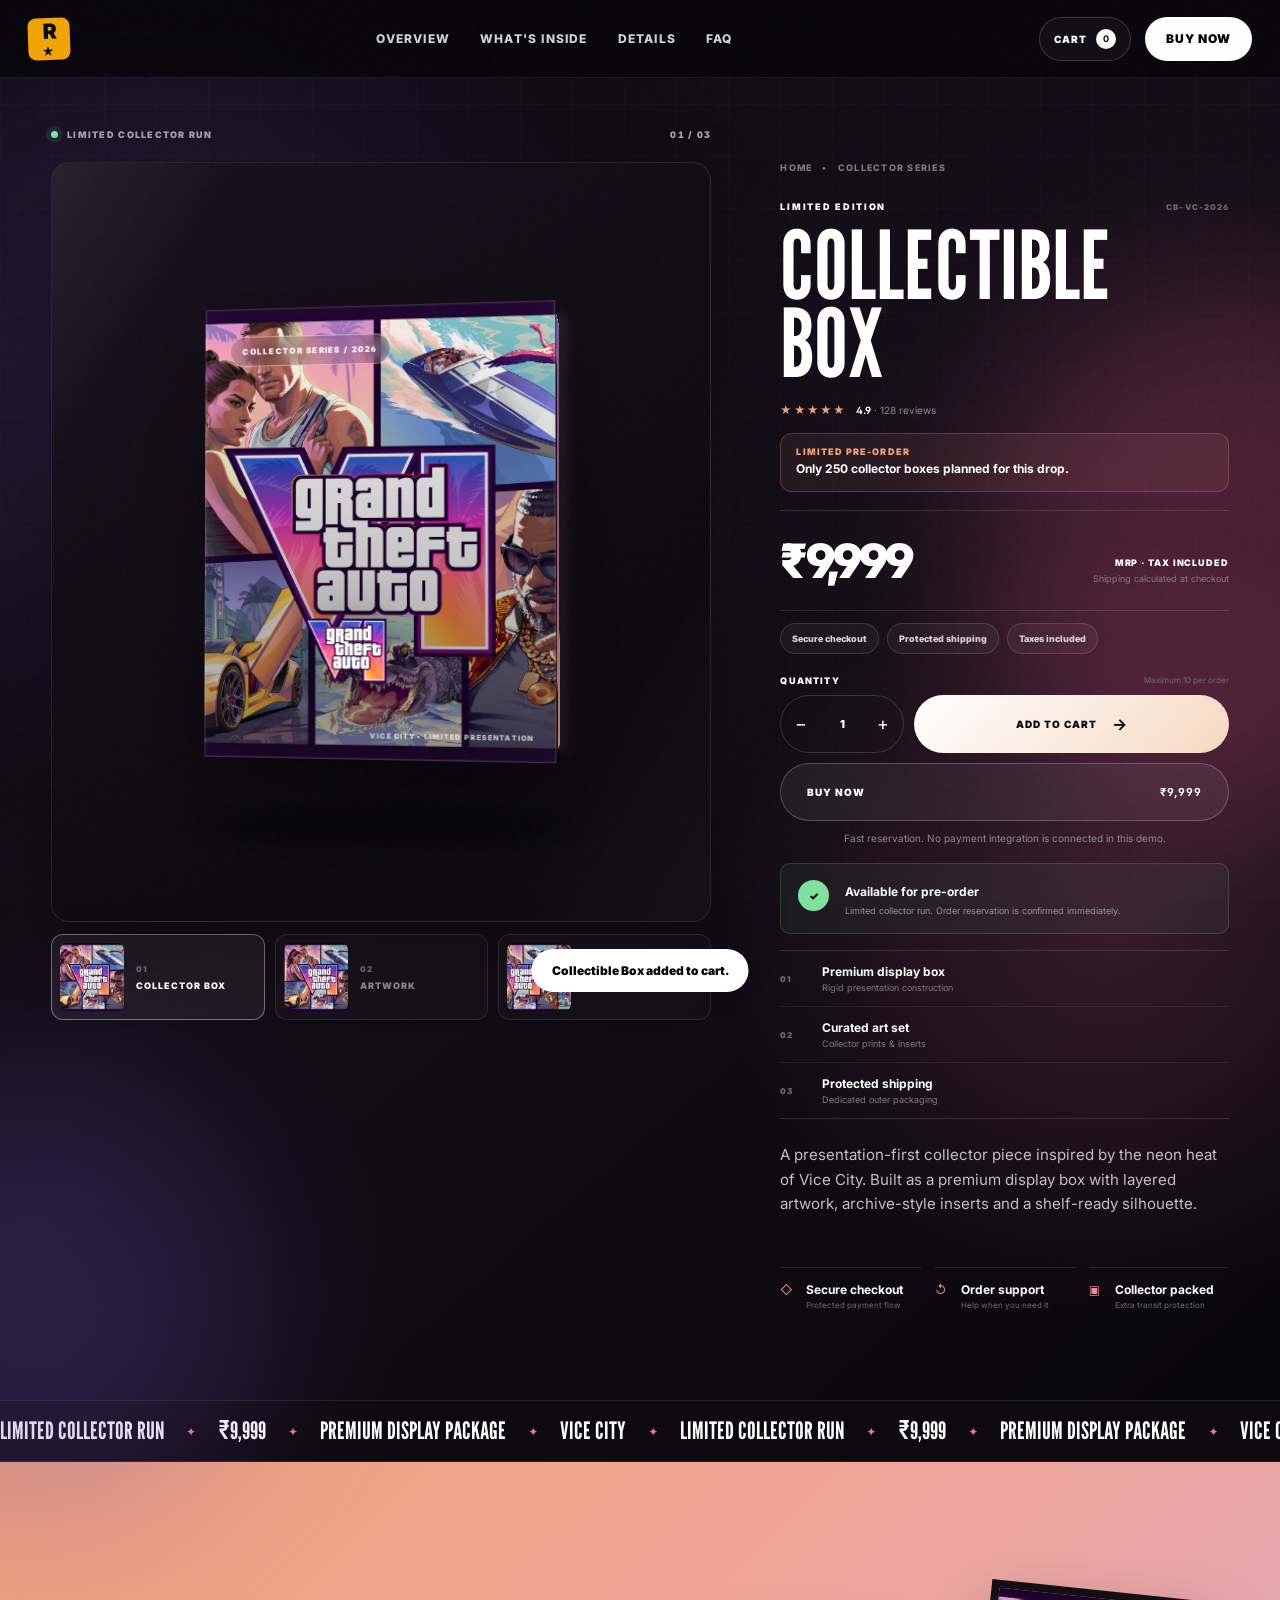
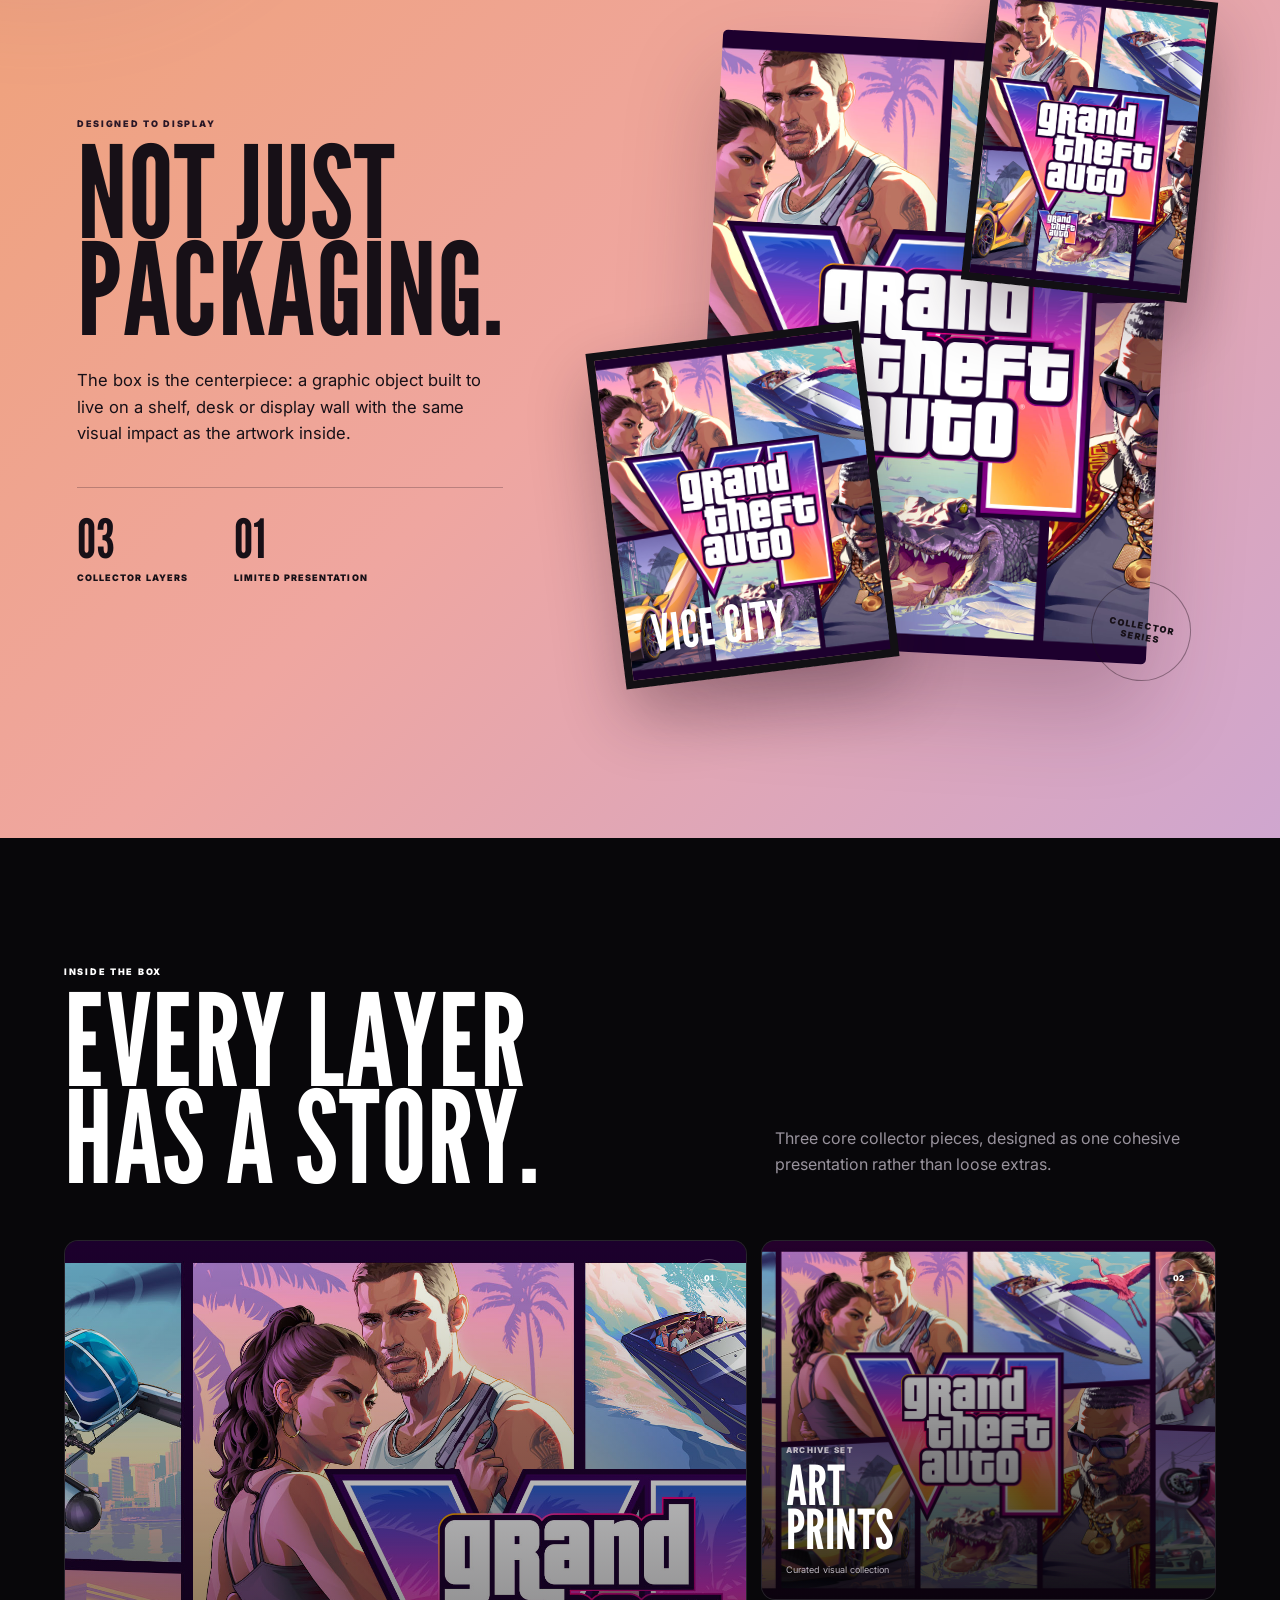
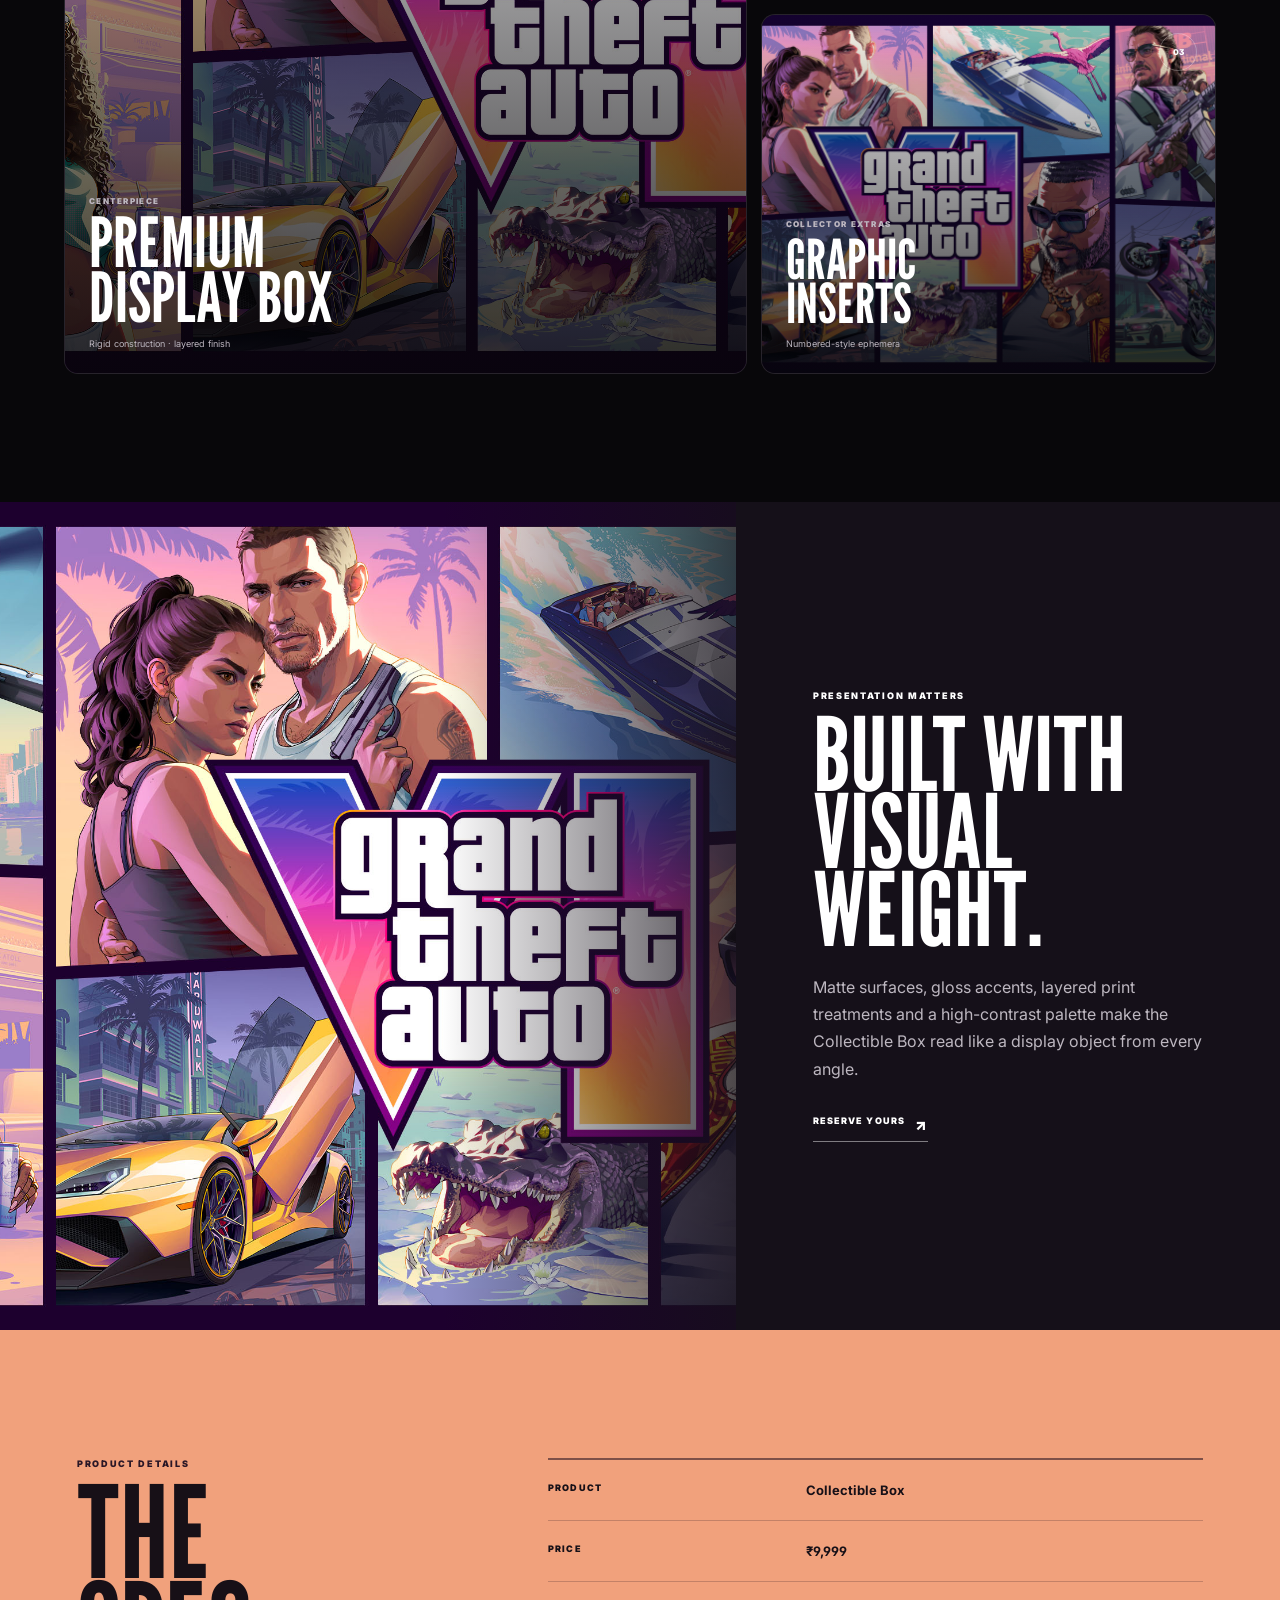
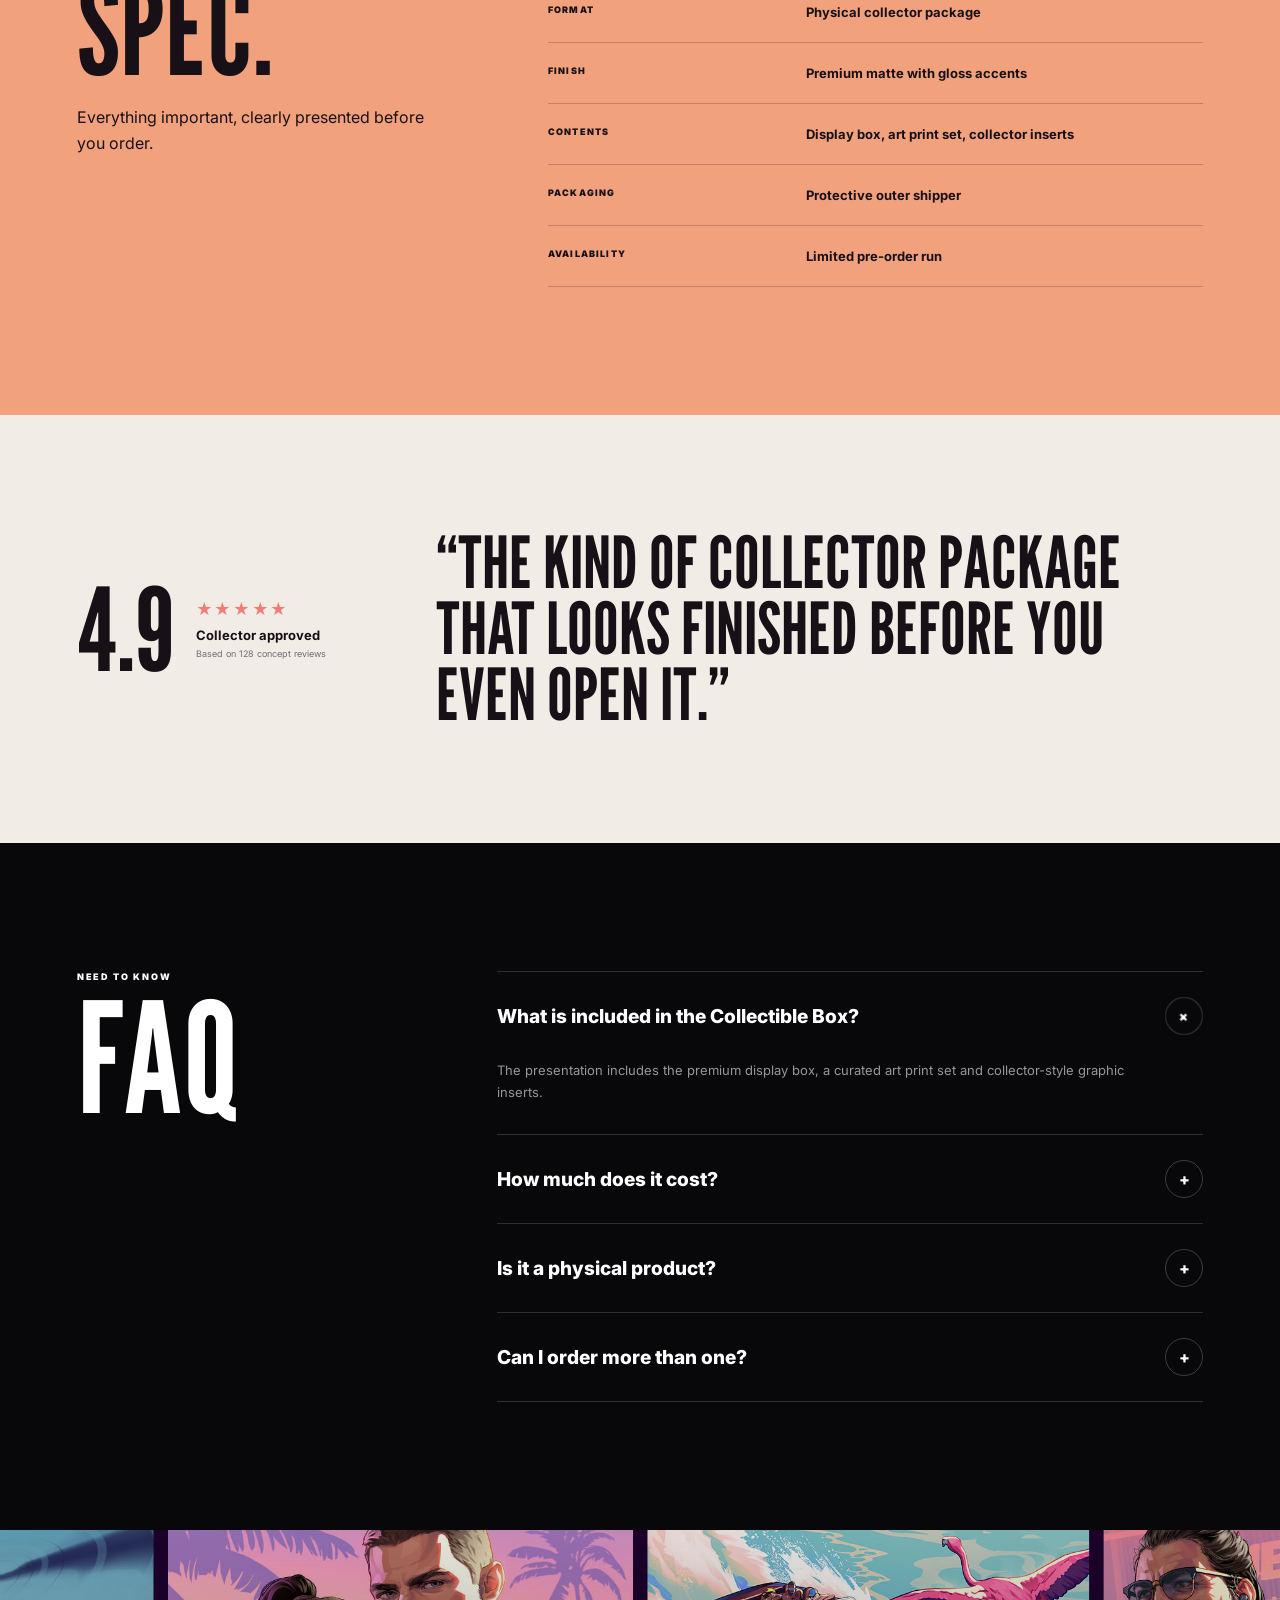
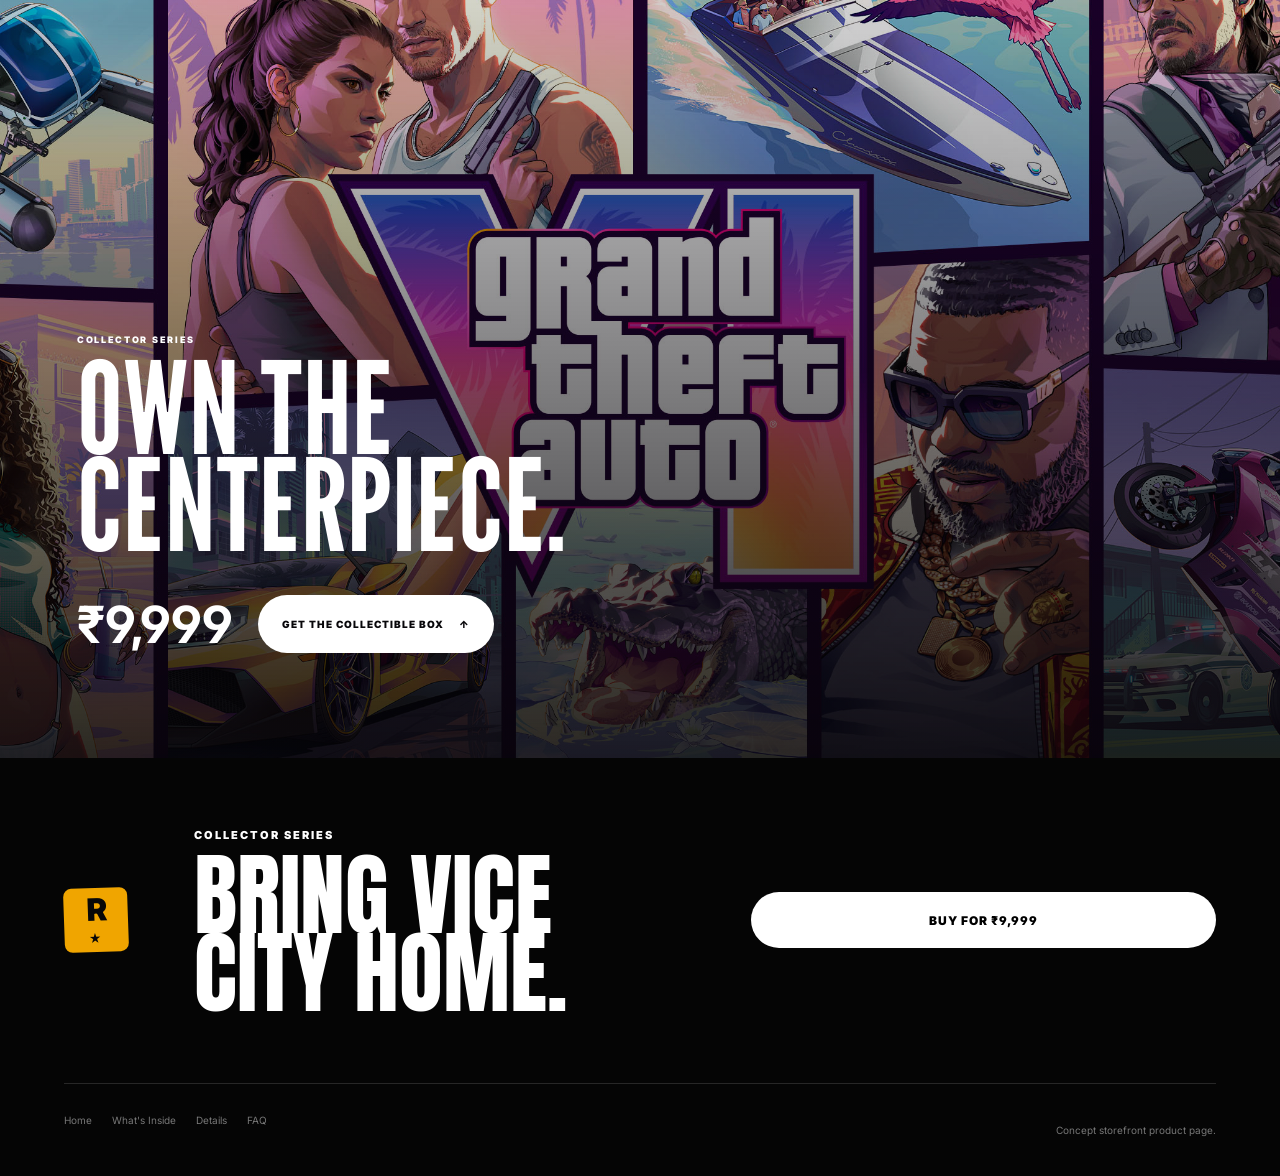
==== commit 37541820: "Improve product page mobile UX" ====
--- a/product.html
+++ b/product.html
@@ -121,9 +121,20 @@
             <span>★★★★★</span><small><b>4.9</b> · 128 reviews</small>
           </a>
 
+          <div class="product-urgency" aria-label="Product availability">
+            <span>Limited pre-order</span>
+            <strong>Only 250 collector boxes planned for this drop.</strong>
+          </div>
+
           <div class="product-price-row">
             <strong class="product-price">₹9,999</strong>
             <div class="price-meta"><span>MRP · Tax included</span><small>Shipping calculated at checkout</small></div>
+          </div>
+
+          <div class="product-conversion-points" aria-label="Checkout benefits">
+            <span>Secure checkout</span>
+            <span>Protected shipping</span>
+            <span>Taxes included</span>
           </div>
 
           <p class="product-description">A presentation-first collector piece inspired by the neon heat of Vice City. Built as a premium display box with layered artwork, archive-style inserts and a shelf-ready silhouette.</p>
@@ -149,6 +160,7 @@
             <button class="product-btn product-btn--primary" id="addToCart" type="button"><span>Add to Cart</span><b>→</b></button>
           </div>
           <button class="product-btn product-btn--buy" id="buyNow" type="button"><span>Buy Now</span><strong id="buyNowPrice">₹9,999</strong></button>
+          <p class="checkout-note">Fast reservation. No payment integration is connected in this demo.</p>
 
           <div class="purchase-trust">
             <div><span>◇</span><p><strong>Secure checkout</strong><small>Protected payment flow</small></p></div>
@@ -270,7 +282,7 @@
 
   <div class="mobile-buybar" id="mobileBuybar" aria-label="Quick purchase">
     <div><small>Collectible Box</small><strong id="mobileBuyPrice">₹9,999</strong></div>
-    <button type="button" id="mobileAddToCart">Add to Cart</button>
+    <button type="button" id="mobileAddToCart">Buy Now</button>
   </div>
 
   <aside class="cart-drawer" id="cartDrawer" aria-hidden="true" aria-label="Shopping cart">
--- a/styles.css
+++ b/styles.css
@@ -94,7 +94,7 @@
 .hero-copy { position:absolute; z-index:6; left:clamp(24px,5vw,80px); bottom:15vh; opacity:1; transition:opacity .2s; }
 .eyebrow { margin:0 0 14px; font-size:11px; text-transform:uppercase; font-weight:900; letter-spacing:.18em; }
 .eyebrow.dark { color:#1b0e25; }
-.hero-copy h1 { margin:0; font:400 clamp(66px,12vw,190px)/.73 Anton,sans-serif; letter-spacing:-.035em; text-transform:uppercase; }
+.hero-copy h1 { margin:0; font:400 clamp(66px,12vw,190px)/.8 Anton,sans-serif; letter-spacing:0; text-transform:uppercase; }
 .hero-copy h1 span { display:block; }
 .hero-vi { position:absolute; left:calc(100% + 22px); bottom:-8px; font:400 clamp(88px,15vw,230px)/.75 Anton,sans-serif; color:transparent; -webkit-text-stroke:2px rgba(255,255,255,.8); opacity:.8; }
 .hero-bottom { position:absolute; z-index:6; right:clamp(24px,5vw,80px); bottom:5vh; display:flex; align-items:center; gap:26px; text-align:right; }
@@ -454,7 +454,7 @@
   .hero-backdrop { background:linear-gradient(150deg,#130d27,#25143a 46%,#07060d); }
   .hero-copy { bottom:23vh; }
   .hero-copy .eyebrow { margin-bottom:8px; }
-  .hero-copy h1 { font-size:20vw; line-height:.77; }
+  .hero-copy h1 { font-size:20vw; line-height:.84; }
   .hero-bottom { bottom:7vh; }
   .hero-bottom strong { font-size:11px; }
   .round-link { width:50px; }
--- a/product.css
+++ b/product.css
@@ -56,3 +56,462 @@
 @media(max-width:780px){.product-page .site-header{height:68px;padding:0 16px}.product-page .header-cart{display:none}.product-page .preorder--small{display:none}.product-page .menu-toggle{display:grid}.product-hero{padding:88px 14px 70px}.product-shell{gap:35px}.gallery-topline{margin-inline:3px}.product-gallery__stage{min-height:0;height:118vw;max-height:650px;border-radius:14px}.collector-box{width:58%}.collector-box__side{width:40px}.collector-label{font-size:6px;padding:7px 9px}.collector-bottom{display:none}.gallery-poster{width:85%;height:84%}.gallery-poster__label{left:2%;bottom:4%;padding:15px}.gallery-poster__label strong{font-size:13vw}.detail-composition__card{right:5%;bottom:6%}.detail-composition__card strong{font-size:15vw}.gallery-tabs{gap:7px}.gallery-tab{grid-template-columns:1fr;min-height:auto;padding:5px;border-radius:9px}.gallery-tab__visual{height:72px}.gallery-tab>span:last-child{padding:5px 4px 7px;font-size:7px}.gallery-tab b{display:none}.product-summary{padding-top:2px}.product-breadcrumb{margin-bottom:20px}.product-summary h1{font-size:22vw;line-height:.78}.product-rating{margin-top:16px}.product-price-row{margin-top:22px;padding:20px 0;align-items:flex-start}.product-price{font-size:40px}.price-meta{padding-top:2px}.product-description{font-size:13px}.product-purchase{grid-template-columns:106px 1fr}.qty-control,.product-btn{min-height:54px;height:54px}.purchase-trust{grid-template-columns:1fr;gap:0}.purchase-trust>div{grid-template-columns:20px 1fr;padding:11px 0}.commerce-strip span{font-size:20px}.editorial-section{padding:88px 16px}.editorial-copy h2,.inside-head h2,.detail-showcase__copy h2,.spec-title h2,.product-closing h2{font-size:20vw}.editorial-lead{font-size:14px}.editorial-stats{gap:26px}.editorial-visual{min-height:520px;margin-top:5px}.editorial-visual__back{inset:7% 5% 10% 13%}.editorial-visual__card--one{width:50%;height:43%}.editorial-visual__card--two{width:41%;height:38%}.editorial-visual__stamp{width:78px;font-size:7px}.inside-section{padding:88px 14px}.inside-head{margin-bottom:34px}.inside-head>p{font-size:13px}.inside-grid{display:grid;grid-template-columns:1fr;grid-template-rows:none;gap:10px}.inside-card,.inside-card--large{grid-row:auto;min-height:520px}.inside-card:not(.inside-card--large){min-height:460px}.inside-card__copy h3,.inside-card:not(.inside-card--large) .inside-card__copy h3{font-size:16vw}.detail-showcase{min-height:auto}.detail-showcase__image{min-height:72svh;background-image:linear-gradient(180deg,transparent 55%,#151019),url('assets/poster-full.jpg');background-position:30% center}.detail-showcase__copy{padding:68px 18px 90px}.spec-section,.faq-section{padding:88px 18px}.spec-list>div{grid-template-columns:.7fr 1.3fr;padding:18px 0}.spec-list dd{font-size:12px}.review-section{padding:82px 18px}.review-score>span{font-size:92px}.review-section blockquote{font-size:13vw}.faq-head h2{font-size:28vw}.faq-list summary{min-height:76px;font-size:15px}.faq-list details p{padding-right:0;font-size:12px}.product-closing{min-height:82svh}.product-closing__content{padding:80px 18px 100px}.product-closing__content>div{align-items:flex-start;flex-direction:column;gap:18px}.product-footer{padding-bottom:84px}.mobile-buybar{position:fixed;z-index:120;left:10px;right:10px;bottom:calc(10px + env(safe-area-inset-bottom));height:66px;padding:8px 8px 8px 16px;display:flex;align-items:center;justify-content:space-between;gap:12px;border:1px solid rgba(255,255,255,.14);border-radius:18px;background:rgba(13,11,15,.88);backdrop-filter:blur(22px) saturate(140%);box-shadow:0 14px 50px rgba(0,0,0,.42);transform:translateY(120px);transition:transform .35s var(--ease)}.mobile-buybar.is-visible{transform:none}.mobile-buybar>div{display:grid;gap:2px}.mobile-buybar small{color:#918b95;font-size:7px;text-transform:uppercase;font-weight:900;letter-spacing:.12em}.mobile-buybar strong{font-size:17px}.mobile-buybar button{height:48px;padding:0 19px;border:0;border-radius:13px;background:#fff;color:#08070a;text-transform:uppercase;font-size:8px;font-weight:900;letter-spacing:.1em;cursor:pointer}.cart-line{grid-template-columns:86px 1fr;align-items:start}.cart-line__qty{grid-column:2;width:max-content;margin-top:4px}.cart-drawer__head,.cart-drawer__body,.cart-drawer__footer{padding-left:18px;padding-right:18px}}
 @media(max-width:430px){.product-price-row{flex-direction:column;gap:9px}.price-meta{text-align:left}.product-purchase{grid-template-columns:100px 1fr}.product-btn{padding-inline:15px;font-size:9px}.gallery-tab__visual{height:62px}.product-summary h1{font-size:23vw}.editorial-visual{min-height:440px}.inside-card,.inside-card--large{min-height:132vw}.inside-card:not(.inside-card--large){min-height:112vw}.review-score{gap:14px}.review-score>span{font-size:78px}.mobile-buybar button{padding-inline:15px}}
 @media(prefers-reduced-motion:reduce){.commerce-strip>div{animation:none}.gallery-panel,.collector-box,.reveal-product,.inside-card__art{transition:none!important}}
+
+/* Mobile-first conversion refinements for the product page. */
+.product-page {
+  --product-display: "League Gothic", "Arial Narrow", Anton, sans-serif;
+  --product-copy: Inter, system-ui, -apple-system, BlinkMacSystemFont, "Segoe UI", sans-serif;
+  font-family: var(--product-copy);
+  font-feature-settings: "kern" 1, "ss01" 1;
+  text-rendering: optimizeLegibility;
+}
+
+.product-summary {
+  display: flex;
+  flex-direction: column;
+}
+
+.product-summary > * {
+  min-width: 0;
+}
+
+.product-breadcrumb { order: 1; }
+.product-kicker-row { order: 2; }
+.product-summary h1 { order: 3; }
+.product-rating { order: 4; }
+.product-urgency { order: 5; }
+.product-price-row { order: 6; }
+.product-conversion-points { order: 7; }
+.purchase-label { order: 8; }
+.product-purchase { order: 9; }
+.product-btn--buy { order: 10; }
+.checkout-note { order: 11; }
+.delivery-card { order: 12; }
+.product-includes { order: 13; }
+.product-description { order: 14; }
+.purchase-trust { order: 15; }
+
+.product-summary h1 {
+  max-width: 680px;
+  font-family: var(--product-display);
+  font-size: clamp(76px, 7.4vw, 136px);
+  line-height: .82;
+  letter-spacing: 0;
+  text-wrap: balance;
+}
+
+.editorial-copy h2,
+.inside-head h2,
+.detail-showcase__copy h2,
+.spec-title h2,
+.product-closing h2,
+.gallery-poster__label strong,
+.detail-composition__card strong,
+.commerce-strip span,
+.inside-card__copy h3,
+.review-score > span,
+.review-section blockquote,
+.faq-head h2,
+.editorial-stats strong,
+.editorial-visual__card--one span {
+  font-family: var(--product-display);
+  letter-spacing: 0;
+}
+
+.product-rating {
+  width: 100%;
+  gap: 10px;
+}
+
+.product-rating small,
+.product-description,
+.delivery-card p,
+.product-includes small,
+.purchase-trust small,
+.checkout-note {
+  letter-spacing: 0;
+}
+
+.product-urgency {
+  margin-top: 16px;
+  padding: 13px 15px;
+  display: grid;
+  gap: 5px;
+  border: 1px solid rgba(244, 161, 125, .24);
+  border-radius: 12px;
+  background: rgba(244, 161, 125, .08);
+}
+
+.product-urgency span {
+  color: #f4a17d;
+  font-size: 9px;
+  line-height: 1;
+  font-weight: 900;
+  letter-spacing: .12em;
+  text-transform: uppercase;
+}
+
+.product-urgency strong {
+  color: #fff;
+  font-size: 12px;
+  line-height: 1.35;
+}
+
+.product-price-row {
+  margin-top: 18px;
+}
+
+.product-price {
+  font-family: var(--product-copy);
+  font-size: clamp(42px, 3.7vw, 62px);
+  font-weight: 900;
+  letter-spacing: -.055em;
+}
+
+.product-conversion-points {
+  margin-top: 12px;
+  display: flex;
+  flex-wrap: wrap;
+  gap: 8px;
+}
+
+.product-conversion-points span {
+  min-height: 31px;
+  padding: 0 11px;
+  display: inline-flex;
+  align-items: center;
+  border: 1px solid rgba(255, 255, 255, .13);
+  border-radius: 999px;
+  background: rgba(255, 255, 255, .045);
+  color: #d7d1da;
+  font-size: 9px;
+  font-weight: 850;
+}
+
+.product-description {
+  margin-top: 24px;
+  font-size: clamp(15px, 1.18vw, 18px);
+  line-height: 1.62;
+}
+
+.delivery-card {
+  border-radius: 10px;
+}
+
+.product-includes {
+  margin-top: 16px;
+}
+
+.product-includes strong,
+.delivery-card strong,
+.purchase-trust strong {
+  font-size: 12px;
+}
+
+.checkout-note {
+  margin: 10px 0 0;
+  color: #8f8993;
+  font-size: 10px;
+  line-height: 1.45;
+  text-align: center;
+}
+
+.product-btn--primary {
+  background: linear-gradient(135deg, #fff 0%, #f7d9c2 100%);
+}
+
+.product-btn--buy {
+  background: rgba(255, 255, 255, .06);
+}
+
+.mobile-buybar button {
+  background: linear-gradient(135deg, #fff 0%, #f7d9c2 100%);
+}
+
+@media (max-width: 780px) {
+  .product-hero {
+    padding: 78px 16px 88px;
+  }
+
+  .product-shell {
+    gap: 24px;
+  }
+
+  .product-summary {
+    order: -1;
+    padding-top: 0;
+    max-width: none;
+  }
+
+  .product-gallery {
+    order: 2;
+  }
+
+  .product-breadcrumb {
+    margin-bottom: 16px;
+    font-size: 8px;
+    letter-spacing: .12em;
+  }
+
+  .product-kicker {
+    margin-bottom: 9px;
+    font-size: 8px;
+    letter-spacing: .15em;
+  }
+
+  .product-code {
+    margin-bottom: 9px;
+  }
+
+  .product-summary h1 {
+    max-width: 360px;
+    font-size: clamp(62px, 17vw, 96px);
+    line-height: .88;
+  }
+
+  .editorial-copy h2,
+  .inside-head h2,
+  .detail-showcase__copy h2,
+  .spec-title h2,
+  .product-closing h2 {
+    font-size: clamp(58px, 16vw, 92px);
+    line-height: .88;
+  }
+
+  .faq-head h2 {
+    font-size: clamp(66px, 20vw, 108px);
+  }
+
+  .inside-card__copy h3,
+  .inside-card:not(.inside-card--large) .inside-card__copy h3 {
+    font-size: clamp(52px, 14vw, 86px);
+  }
+
+  .review-section blockquote {
+    font-size: clamp(42px, 12vw, 72px);
+    line-height: .96;
+  }
+
+  .product-rating {
+    margin-top: 13px;
+    align-items: center;
+  }
+
+  .product-rating span {
+    font-size: 12px;
+  }
+
+  .product-rating small {
+    font-size: 11px;
+  }
+
+  .product-urgency {
+    margin-top: 14px;
+    padding: 12px 13px;
+  }
+
+  .product-price-row {
+    margin-top: 14px;
+    padding: 15px;
+    align-items: center;
+    border: 1px solid rgba(255, 255, 255, .12);
+    border-radius: 14px;
+    background: rgba(255, 255, 255, .045);
+  }
+
+  .product-price {
+    font-size: clamp(35px, 11vw, 46px);
+  }
+
+  .price-meta span {
+    font-size: 8px;
+  }
+
+  .price-meta small {
+    font-size: 8px;
+  }
+
+  .product-conversion-points {
+    gap: 7px;
+  }
+
+  .product-conversion-points span {
+    flex: 1 1 auto;
+    justify-content: center;
+    min-height: 34px;
+    padding: 0 10px;
+    font-size: 8px;
+  }
+
+  .purchase-label {
+    margin-top: 18px;
+  }
+
+  .purchase-label small {
+    display: none;
+  }
+
+  .product-purchase {
+    grid-template-columns: 108px minmax(0, 1fr);
+  }
+
+  .qty-control,
+  .product-btn {
+    height: 56px;
+    min-height: 56px;
+  }
+
+  .product-btn {
+    padding-inline: 16px;
+    font-size: 9px;
+    letter-spacing: .075em;
+  }
+
+  .product-btn--buy {
+    margin-top: 9px;
+    padding-inline: 18px;
+  }
+
+  .checkout-note {
+    font-size: 9px;
+  }
+
+  .delivery-card {
+    margin-top: 16px;
+    padding: 14px;
+  }
+
+  .product-includes {
+    margin-top: 14px;
+  }
+
+  .product-description {
+    margin: 20px 0 0;
+    font-size: 14px;
+    line-height: 1.58;
+  }
+
+  .product-gallery__stage {
+    height: min(78vw, 390px);
+    min-height: 286px;
+    max-height: 390px;
+  }
+
+  .collector-box {
+    width: min(60%, 250px);
+  }
+
+  .gallery-tabs {
+    grid-template-columns: repeat(3, minmax(0, 1fr));
+  }
+
+  .gallery-tab {
+    min-width: 0;
+  }
+
+  .gallery-tab__visual {
+    height: 56px;
+  }
+
+  .gallery-tab > span:last-child {
+    font-size: 7px;
+    line-height: 1.2;
+    letter-spacing: .07em;
+  }
+
+  .purchase-trust {
+    margin-top: 18px;
+  }
+
+  .mobile-buybar {
+    left: 12px;
+    right: 12px;
+    height: 70px;
+    border-radius: 15px;
+  }
+
+  .mobile-buybar small {
+    font-size: 8px;
+  }
+
+  .mobile-buybar strong {
+    font-size: 19px;
+  }
+
+  .mobile-buybar button {
+    min-width: 132px;
+    height: 52px;
+    border-radius: 12px;
+    font-size: 9px;
+    letter-spacing: .08em;
+  }
+
+  .product-toast {
+    bottom: 94px;
+  }
+}
+
+@media (max-width: 430px) {
+  .product-hero {
+    padding-inline: 14px;
+  }
+
+  .product-kicker-row {
+    gap: 12px;
+  }
+
+  .product-summary h1 {
+    max-width: 320px;
+    font-size: clamp(58px, 17.8vw, 78px);
+  }
+
+  .product-price-row {
+    flex-direction: row;
+    gap: 12px;
+  }
+
+  .product-price {
+    font-size: clamp(34px, 10.5vw, 42px);
+  }
+
+  .price-meta {
+    text-align: right;
+  }
+
+  .product-conversion-points span {
+    flex-basis: calc(50% - 4px);
+  }
+
+  .product-conversion-points span:first-child {
+    flex-basis: 100%;
+  }
+
+  .product-purchase {
+    grid-template-columns: 102px minmax(0, 1fr);
+  }
+
+  .product-btn {
+    padding-inline: 12px;
+    font-size: 8px;
+  }
+
+  .product-gallery__stage {
+    height: 84vw;
+    min-height: 270px;
+  }
+
+  .gallery-tab__visual {
+    height: 50px;
+  }
+
+  .mobile-buybar {
+    left: 9px;
+    right: 9px;
+    padding-left: 14px;
+  }
+
+  .mobile-buybar button {
+    min-width: 116px;
+    padding-inline: 14px;
+  }
+}
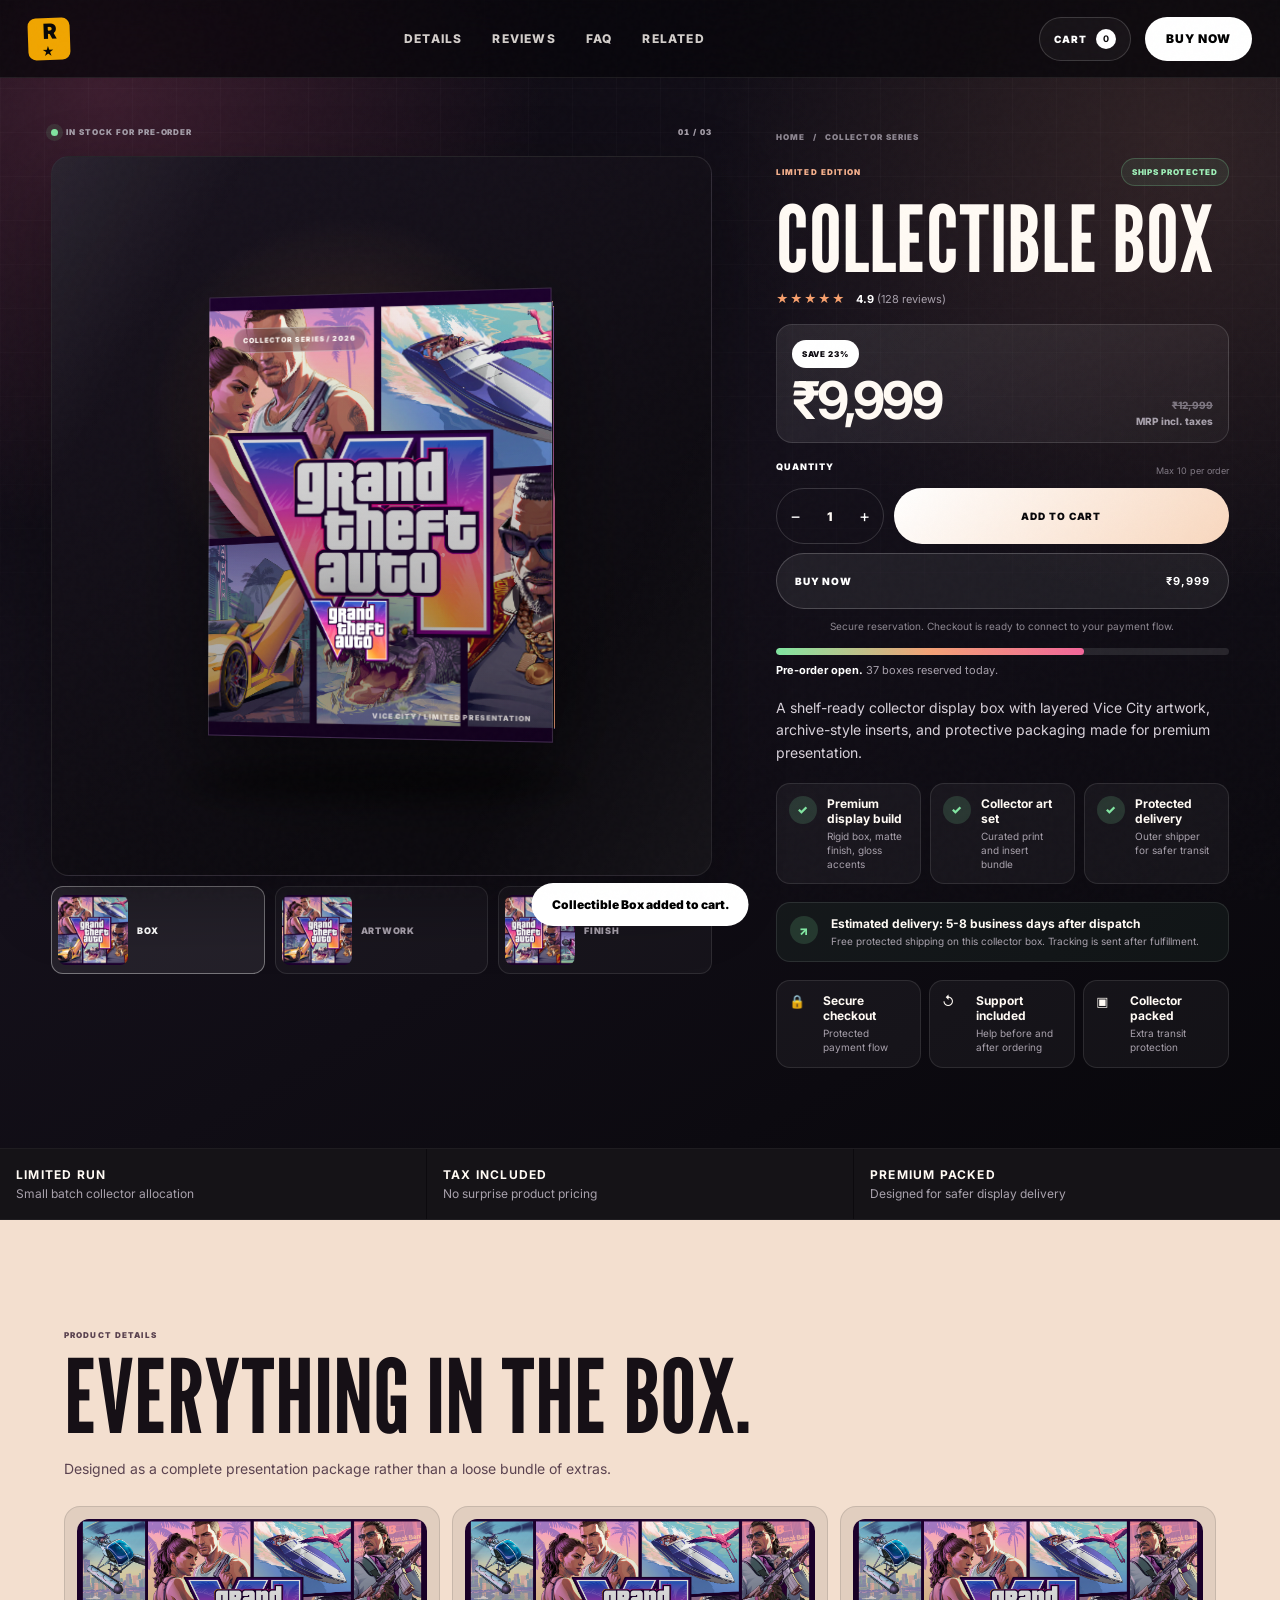
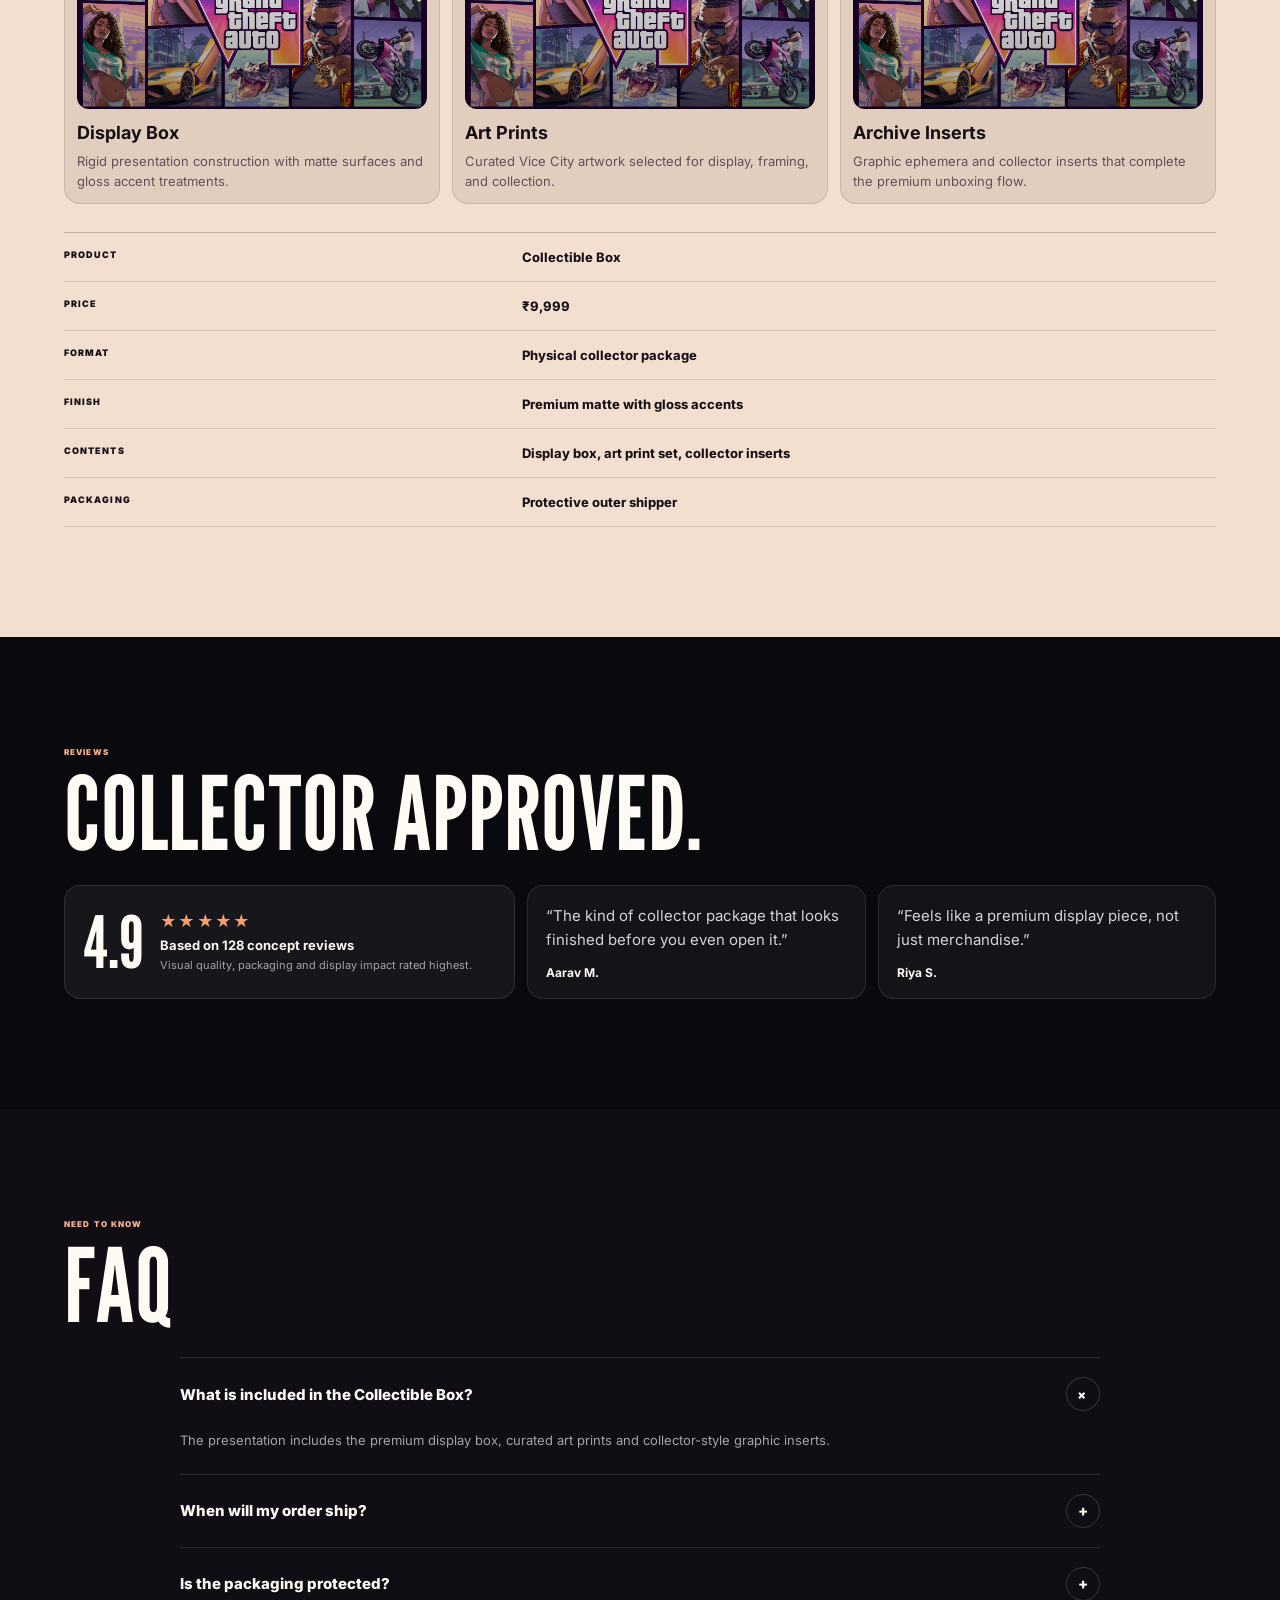
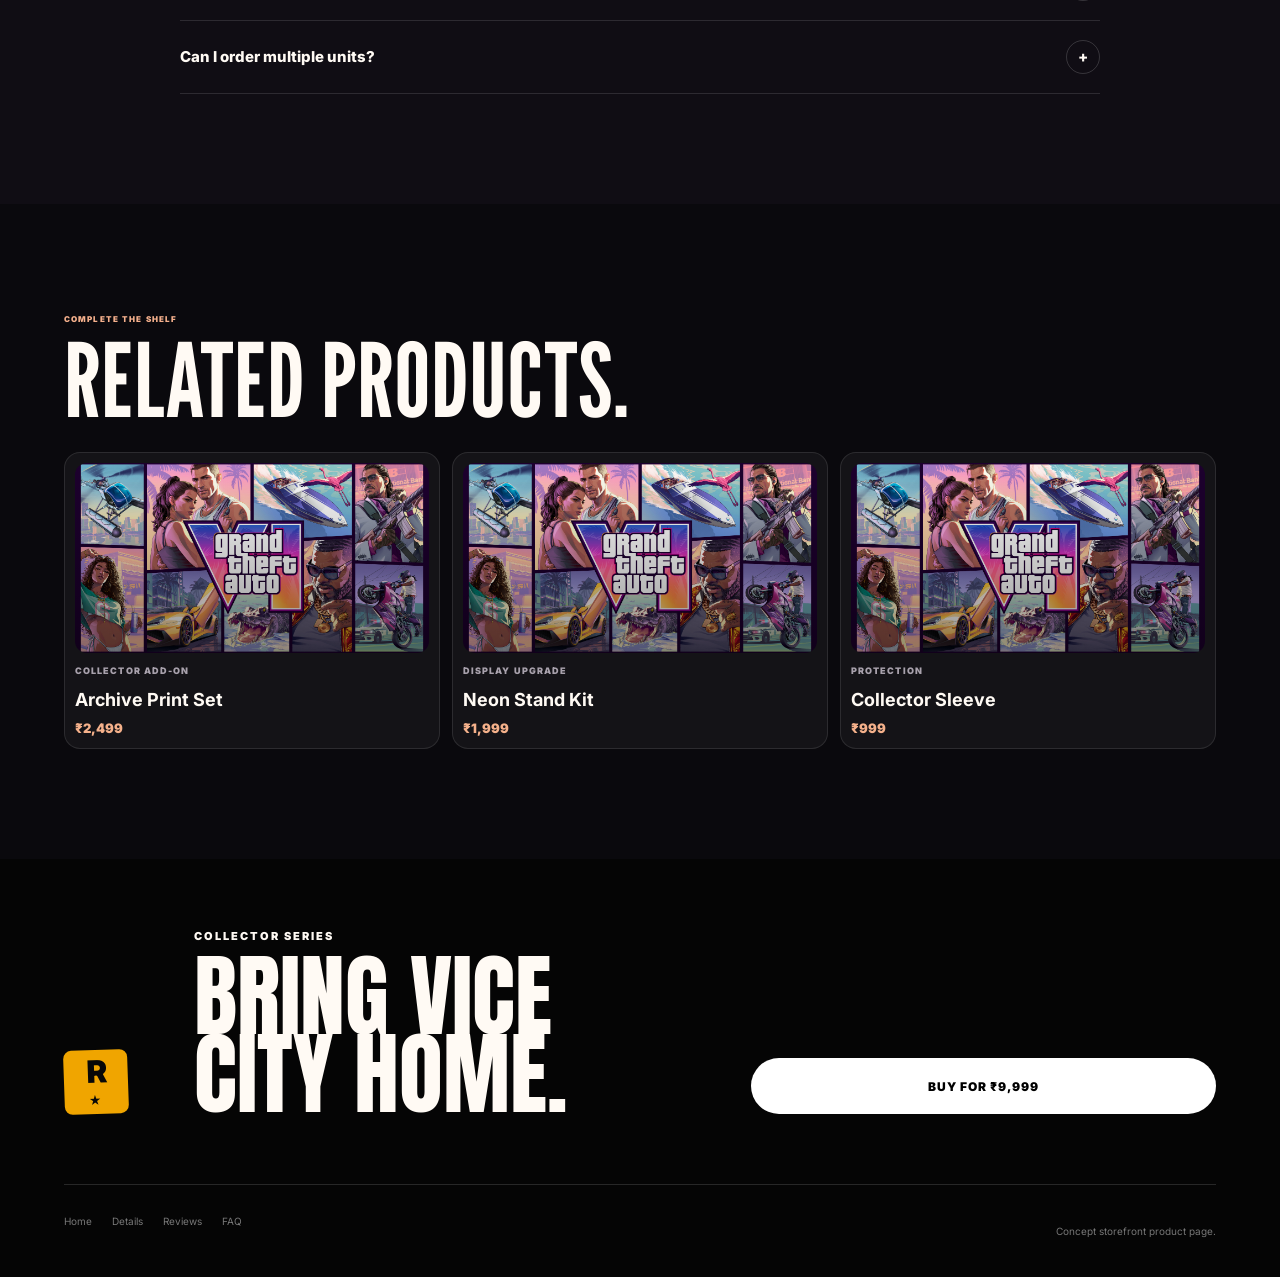
==== commit 6264f63a: "Redesign product page for mobile commerce" ====
--- a/product.html
+++ b/product.html
@@ -3,9 +3,9 @@
 <head>
   <meta charset="UTF-8" />
   <meta name="viewport" content="width=device-width, initial-scale=1, viewport-fit=cover" />
-  <meta name="theme-color" content="#08070a" />
-  <meta name="description" content="Collectible Box — premium collector presentation. ₹9,999." />
-  <title>Collectible Box — ₹9,999</title>
+  <meta name="theme-color" content="#09080c" />
+  <meta name="description" content="Collectible Box - premium collector presentation. INR 9,999." />
+  <title>Collectible Box - INR 9,999</title>
   <link rel="preconnect" href="https://fonts.googleapis.com" />
   <link rel="preconnect" href="https://fonts.gstatic.com" crossorigin />
   <link href="https://fonts.googleapis.com/css2?family=Anton&family=Inter:wght@400;500;600;700;800;900&family=League+Gothic&display=swap" rel="stylesheet" />
@@ -18,18 +18,14 @@
 
   <header class="site-header product-header" id="siteHeader">
     <a class="brand" href="index.html" aria-label="Back to home"><span class="brand-mark">R<span>★</span></span></a>
-
     <nav class="desktop-nav" aria-label="Product navigation">
-      <a href="#overview">Overview</a>
-      <a href="#inside">What's Inside</a>
       <a href="#details">Details</a>
+      <a href="#reviews">Reviews</a>
       <a href="#faq">FAQ</a>
+      <a href="#related">Related</a>
     </nav>
-
     <div class="header-actions">
-      <button class="header-cart" id="headerCart" type="button" aria-label="Open cart">
-        <span>Cart</span><b id="headerCartCount">0</b>
-      </button>
+      <button class="header-cart" id="headerCart" type="button" aria-label="Open cart"><span>Cart</span><b id="headerCartCount">0</b></button>
       <a class="preorder preorder--small" href="#purchase">Buy Now</a>
       <button class="menu-toggle" id="menuToggle" aria-expanded="false" aria-controls="mobileMenu" aria-label="Open menu"><span></span><span></span></button>
     </div>
@@ -38,202 +34,91 @@
   <div class="mobile-menu" id="mobileMenu" aria-hidden="true">
     <div class="mobile-menu__inner">
       <a href="index.html">Home <span>01</span></a>
-      <a href="#overview">Overview <span>02</span></a>
-      <a href="#inside">What's Inside <span>03</span></a>
-      <a href="#details">Details <span>04</span></a>
-      <a href="#faq">FAQ <span>05</span></a>
+      <a href="#details">Details <span>02</span></a>
+      <a href="#reviews">Reviews <span>03</span></a>
+      <a href="#faq">FAQ <span>04</span></a>
       <a class="preorder" href="#purchase">Buy for ₹9,999</a>
     </div>
   </div>
 
   <main>
     <section class="product-hero" id="purchase">
-      <div class="product-hero__aurora product-hero__aurora--pink" aria-hidden="true"></div>
-      <div class="product-hero__aurora product-hero__aurora--violet" aria-hidden="true"></div>
-
       <div class="product-shell">
         <div class="product-gallery" aria-label="Collectible Box product gallery">
-          <div class="gallery-topline">
-            <span class="gallery-badge"><i></i> Limited collector run</span>
-            <span class="gallery-index" id="galleryIndex">01 / 03</span>
-          </div>
-
+          <div class="gallery-topline"><span class="gallery-badge"><i></i> In stock for pre-order</span><span class="gallery-index" id="galleryIndex">01 / 03</span></div>
           <div class="product-gallery__stage" id="galleryStage">
             <div class="gallery-panel gallery-panel--box is-active" data-gallery-panel="box" role="tabpanel">
               <div class="collector-scene" aria-hidden="true">
                 <div class="collector-box">
-                  <div class="collector-box__face collector-box__front">
-                    <span class="collector-label">Collector Series / 2026</span>
-                    <img src="assets/poster-logo.png" alt="" />
-                    <span class="collector-bottom">Vice City • Limited Presentation</span>
-                  </div>
+                  <div class="collector-box__face collector-box__front"><span class="collector-label">Collector Series / 2026</span><img src="assets/poster-logo.png" alt="" /><span class="collector-bottom">Vice City / Limited Presentation</span></div>
                   <div class="collector-box__face collector-box__side"><span>COLLECTIBLE BOX</span></div>
-                  <div class="collector-box__edge"></div>
                 </div>
                 <div class="collector-ground"></div>
               </div>
             </div>
-
-            <div class="gallery-panel gallery-panel--art" data-gallery-panel="art" role="tabpanel" aria-hidden="true">
-              <div class="gallery-poster" aria-hidden="true">
-                <div class="gallery-poster__frame"></div>
-                <div class="gallery-poster__label"><span>Archive print</span><strong>Vice City<br />Artwork</strong></div>
-              </div>
-            </div>
-
+            <div class="gallery-panel gallery-panel--art" data-gallery-panel="art" role="tabpanel" aria-hidden="true"><img class="gallery-photo" src="assets/poster-full.jpg" alt="Vice City artwork included with the collectible box" /></div>
             <div class="gallery-panel gallery-panel--detail" data-gallery-panel="detail" role="tabpanel" aria-hidden="true">
-              <div class="detail-composition" aria-hidden="true">
-                <div class="detail-composition__crop"></div>
-                <div class="detail-composition__card">
-                  <span>03 / DETAIL</span>
-                  <strong>Layered<br />collector<br />finish.</strong>
-                </div>
-              </div>
+              <div class="detail-composition" aria-hidden="true"><div class="detail-composition__crop"></div><div class="detail-composition__card"><span>Premium finish</span><strong>Matte shell<br />Gloss hits</strong></div></div>
             </div>
           </div>
-
           <div class="gallery-tabs" role="tablist" aria-label="Choose product view">
-            <button class="gallery-tab is-active" type="button" role="tab" aria-selected="true" data-gallery="box">
-              <span class="gallery-tab__visual gallery-tab__visual--box"></span>
-              <span><b>01</b> Collector Box</span>
-            </button>
-            <button class="gallery-tab" type="button" role="tab" aria-selected="false" data-gallery="art">
-              <span class="gallery-tab__visual gallery-tab__visual--art"></span>
-              <span><b>02</b> Artwork</span>
-            </button>
-            <button class="gallery-tab" type="button" role="tab" aria-selected="false" data-gallery="detail">
-              <span class="gallery-tab__visual gallery-tab__visual--detail"></span>
-              <span><b>03</b> Details</span>
-            </button>
+            <button class="gallery-tab is-active" type="button" role="tab" aria-selected="true" data-gallery="box"><span class="gallery-tab__visual gallery-tab__visual--box"></span><span>Box</span></button>
+            <button class="gallery-tab" type="button" role="tab" aria-selected="false" data-gallery="art"><span class="gallery-tab__visual gallery-tab__visual--art"></span><span>Artwork</span></button>
+            <button class="gallery-tab" type="button" role="tab" aria-selected="false" data-gallery="detail"><span class="gallery-tab__visual gallery-tab__visual--detail"></span><span>Finish</span></button>
           </div>
         </div>
 
         <aside class="product-summary" aria-label="Product purchase information">
-          <div class="product-breadcrumb"><a href="index.html">Home</a><span>•</span><span>Collector Series</span></div>
-          <div class="product-kicker-row">
-            <span class="product-kicker">Limited Edition</span>
-            <span class="product-code">CB-VC-2026</span>
+          <div class="product-breadcrumb"><a href="index.html">Home</a><span>/</span><span>Collector Series</span></div>
+          <div class="product-kicker-row"><span class="product-kicker">Limited Edition</span><span class="availability-pill">Ships protected</span></div>
+          <h1>Collectible Box</h1>
+          <a class="product-rating" href="#reviews" aria-label="4.9 out of 5 from 128 reviews"><span aria-hidden="true">★★★★★</span><small><b>4.9</b> (128 reviews)</small></a>
+
+          <div class="price-card" aria-label="Product price and offer">
+            <div><span class="sale-badge">Save 23%</span><strong class="product-price">₹9,999</strong></div>
+            <p><s>₹12,999</s><span>MRP incl. taxes</span></p>
           </div>
 
-          <h1>Collectible<br />Box</h1>
+          <div class="purchase-label"><span>Quantity</span><small>Max 10 per order</small></div>
+          <div class="product-purchase">
+            <div class="qty-control" aria-label="Quantity selector"><button type="button" id="qtyMinus" aria-label="Decrease quantity">−</button><output id="qtyValue" aria-live="polite">1</output><button type="button" id="qtyPlus" aria-label="Increase quantity">+</button></div>
+            <button class="product-btn product-btn--primary" id="addToCart" type="button"><span>Add to Cart</span></button>
+          </div>
+          <button class="product-btn product-btn--buy" id="buyNow" type="button"><span>Buy Now</span><strong id="buyNowPrice">₹9,999</strong></button>
+          <p class="checkout-note">Secure reservation. Checkout is ready to connect to your payment flow.</p>
 
-          <a class="product-rating" href="#reviews" aria-label="4.9 out of 5 from 128 reviews">
-            <span>★★★★★</span><small><b>4.9</b> · 128 reviews</small>
-          </a>
+          <div class="stock-meter" aria-label="Availability"><div><span></span></div><p><strong>Pre-order open.</strong> 37 boxes reserved today.</p></div>
+          <p class="product-description">A shelf-ready collector display box with layered Vice City artwork, archive-style inserts, and protective packaging made for premium presentation.</p>
 
-          <div class="product-urgency" aria-label="Product availability">
-            <span>Limited pre-order</span>
-            <strong>Only 250 collector boxes planned for this drop.</strong>
+          <div class="benefit-grid" aria-label="Product benefits">
+            <div><span>✓</span><p><strong>Premium display build</strong><small>Rigid box, matte finish, gloss accents</small></p></div>
+            <div><span>✓</span><p><strong>Collector art set</strong><small>Curated print and insert bundle</small></p></div>
+            <div><span>✓</span><p><strong>Protected delivery</strong><small>Outer shipper for safer transit</small></p></div>
           </div>
 
-          <div class="product-price-row">
-            <strong class="product-price">₹9,999</strong>
-            <div class="price-meta"><span>MRP · Tax included</span><small>Shipping calculated at checkout</small></div>
-          </div>
-
-          <div class="product-conversion-points" aria-label="Checkout benefits">
-            <span>Secure checkout</span>
-            <span>Protected shipping</span>
-            <span>Taxes included</span>
-          </div>
-
-          <p class="product-description">A presentation-first collector piece inspired by the neon heat of Vice City. Built as a premium display box with layered artwork, archive-style inserts and a shelf-ready silhouette.</p>
-
-          <div class="product-includes" aria-label="Quick product highlights">
-            <div><span>01</span><p><strong>Premium display box</strong><small>Rigid presentation construction</small></p></div>
-            <div><span>02</span><p><strong>Curated art set</strong><small>Collector prints & inserts</small></p></div>
-            <div><span>03</span><p><strong>Protected shipping</strong><small>Dedicated outer packaging</small></p></div>
-          </div>
-
-          <div class="delivery-card">
-            <div class="delivery-card__icon">✓</div>
-            <div><strong>Available for pre-order</strong><p>Limited collector run. Order reservation is confirmed immediately.</p></div>
-          </div>
-
-          <div class="purchase-label"><span>Quantity</span><small>Maximum 10 per order</small></div>
-          <div class="product-purchase">
-            <div class="qty-control" aria-label="Quantity selector">
-              <button type="button" id="qtyMinus" aria-label="Decrease quantity">−</button>
-              <output id="qtyValue" aria-live="polite">1</output>
-              <button type="button" id="qtyPlus" aria-label="Increase quantity">+</button>
-            </div>
-            <button class="product-btn product-btn--primary" id="addToCart" type="button"><span>Add to Cart</span><b>→</b></button>
-          </div>
-          <button class="product-btn product-btn--buy" id="buyNow" type="button"><span>Buy Now</span><strong id="buyNowPrice">₹9,999</strong></button>
-          <p class="checkout-note">Fast reservation. No payment integration is connected in this demo.</p>
+          <div class="delivery-card"><div class="delivery-card__icon">↗</div><div><strong>Estimated delivery: 5-8 business days after dispatch</strong><p>Free protected shipping on this collector box. Tracking is sent after fulfillment.</p></div></div>
 
           <div class="purchase-trust">
-            <div><span>◇</span><p><strong>Secure checkout</strong><small>Protected payment flow</small></p></div>
-            <div><span>↺</span><p><strong>Order support</strong><small>Help when you need it</small></p></div>
+            <div><span>🔒</span><p><strong>Secure checkout</strong><small>Protected payment flow</small></p></div>
+            <div><span>↺</span><p><strong>Support included</strong><small>Help before and after ordering</small></p></div>
             <div><span>▣</span><p><strong>Collector packed</strong><small>Extra transit protection</small></p></div>
           </div>
         </aside>
       </div>
     </section>
 
-    <section class="commerce-strip" aria-label="Product promises">
-      <div><span>LIMITED COLLECTOR RUN</span><i>✦</i><span>₹9,999</span><i>✦</i><span>PREMIUM DISPLAY PACKAGE</span><i>✦</i><span>VICE CITY</span><i>✦</i><span>LIMITED COLLECTOR RUN</span><i>✦</i><span>₹9,999</span><i>✦</i><span>PREMIUM DISPLAY PACKAGE</span><i>✦</i><span>VICE CITY</span></div>
+    <section class="product-band" aria-label="Purchase confidence">
+      <div><strong>Limited run</strong><span>Small batch collector allocation</span></div>
+      <div><strong>Tax included</strong><span>No surprise product pricing</span></div>
+      <div><strong>Premium packed</strong><span>Designed for safer display delivery</span></div>
     </section>
 
-    <section class="editorial-section" id="overview">
-      <div class="editorial-copy reveal-product">
-        <p class="product-kicker product-kicker--dark">Designed to display</p>
-        <h2>Not just<br />packaging.</h2>
-        <p class="editorial-lead">The box is the centerpiece: a graphic object built to live on a shelf, desk or display wall with the same visual impact as the artwork inside.</p>
-        <div class="editorial-stats">
-          <div><strong>03</strong><span>Collector layers</span></div>
-          <div><strong>01</strong><span>Limited presentation</span></div>
-        </div>
-      </div>
-
-      <div class="editorial-visual reveal-product" aria-hidden="true">
-        <div class="editorial-visual__back"></div>
-        <div class="editorial-visual__card editorial-visual__card--one"><span>VICE CITY</span></div>
-        <div class="editorial-visual__card editorial-visual__card--two"><img src="assets/poster-logo.png" alt="" /></div>
-        <span class="editorial-visual__stamp">COLLECTOR<br />SERIES</span>
-      </div>
-    </section>
-
-    <section class="inside-section" id="inside">
-      <header class="inside-head reveal-product">
-        <div><p class="product-kicker">Inside the box</p><h2>Every layer<br />has a story.</h2></div>
-        <p>Three core collector pieces, designed as one cohesive presentation rather than loose extras.</p>
-      </header>
-
-      <div class="inside-grid">
-        <article class="inside-card inside-card--large reveal-product">
-          <div class="inside-card__art inside-card__art--one"></div>
-          <span class="inside-no">01</span>
-          <div class="inside-card__copy"><p>Centerpiece</p><h3>Premium<br />Display Box</h3><span>Rigid construction · layered finish</span></div>
-        </article>
-        <article class="inside-card reveal-product">
-          <div class="inside-card__art inside-card__art--two"></div>
-          <span class="inside-no">02</span>
-          <div class="inside-card__copy"><p>Archive set</p><h3>Art<br />Prints</h3><span>Curated visual collection</span></div>
-        </article>
-        <article class="inside-card reveal-product">
-          <div class="inside-card__art inside-card__art--three"></div>
-          <span class="inside-no">03</span>
-          <div class="inside-card__copy"><p>Collector extras</p><h3>Graphic<br />Inserts</h3><span>Numbered-style ephemera</span></div>
-        </article>
-      </div>
-    </section>
-
-    <section class="detail-showcase" aria-label="Collector finish">
-      <div class="detail-showcase__image reveal-product"></div>
-      <div class="detail-showcase__copy reveal-product">
-        <p class="product-kicker">Presentation matters</p>
-        <h2>Built with<br />visual weight.</h2>
-        <p>Matte surfaces, gloss accents, layered print treatments and a high-contrast palette make the Collectible Box read like a display object from every angle.</p>
-        <a href="#purchase" class="inline-cta">Reserve yours <span>↗</span></a>
-      </div>
-    </section>
-
-    <section class="spec-section" id="details">
-      <div class="spec-title reveal-product">
-        <p class="product-kicker product-kicker--dark">Product details</p>
-        <h2>The<br />spec.</h2>
-        <p>Everything important, clearly presented before you order.</p>
+    <section class="product-section details-section" id="details">
+      <div class="section-copy reveal-product"><p class="product-kicker">Product details</p><h2>Everything in the box.</h2><p>Designed as a complete presentation package rather than a loose bundle of extras.</p></div>
+      <div class="details-grid">
+        <article class="detail-card reveal-product"><div class="detail-card__image detail-card__image--box"></div><h3>Display Box</h3><p>Rigid presentation construction with matte surfaces and gloss accent treatments.</p></article>
+        <article class="detail-card reveal-product"><div class="detail-card__image detail-card__image--prints"></div><h3>Art Prints</h3><p>Curated Vice City artwork selected for display, framing, and collection.</p></article>
+        <article class="detail-card reveal-product"><div class="detail-card__image detail-card__image--inserts"></div><h3>Archive Inserts</h3><p>Graphic ephemera and collector inserts that complete the premium unboxing flow.</p></article>
       </div>
       <dl class="spec-list reveal-product">
         <div><dt>Product</dt><dd>Collectible Box</dd></div>
@@ -242,66 +127,54 @@
         <div><dt>Finish</dt><dd>Premium matte with gloss accents</dd></div>
         <div><dt>Contents</dt><dd>Display box, art print set, collector inserts</dd></div>
         <div><dt>Packaging</dt><dd>Protective outer shipper</dd></div>
-        <div><dt>Availability</dt><dd>Limited pre-order run</dd></div>
       </dl>
     </section>
 
-    <section class="review-section" id="reviews">
-      <div class="review-score reveal-product"><span>4.9</span><div><p>★★★★★</p><strong>Collector approved</strong><small>Based on 128 concept reviews</small></div></div>
-      <blockquote class="reveal-product">“The kind of collector package that looks finished before you even open it.”</blockquote>
-    </section>
-
-    <section class="faq-section" id="faq">
-      <div class="faq-head reveal-product"><p class="product-kicker">Need to know</p><h2>FAQ</h2></div>
-      <div class="faq-list reveal-product">
-        <details open><summary>What is included in the Collectible Box?<span>+</span></summary><p>The presentation includes the premium display box, a curated art print set and collector-style graphic inserts.</p></details>
-        <details><summary>How much does it cost?<span>+</span></summary><p>The Collectible Box is priced at ₹9,999, inclusive of taxes as displayed on this storefront.</p></details>
-        <details><summary>Is it a physical product?<span>+</span></summary><p>Yes. It is presented as a physical collector package with dedicated protective outer shipping.</p></details>
-        <details><summary>Can I order more than one?<span>+</span></summary><p>Yes. Use the quantity selector before adding to cart. This demo allows up to 10 units per order.</p></details>
+    <section class="reviews-section product-section" id="reviews">
+      <div class="section-copy reveal-product"><p class="product-kicker">Reviews</p><h2>Collector approved.</h2></div>
+      <div class="review-layout">
+        <div class="review-score reveal-product"><span>4.9</span><div><p>★★★★★</p><strong>Based on 128 concept reviews</strong><small>Visual quality, packaging and display impact rated highest.</small></div></div>
+        <article class="review-card reveal-product"><p>“The kind of collector package that looks finished before you even open it.”</p><strong>Aarav M.</strong></article>
+        <article class="review-card reveal-product"><p>“Feels like a premium display piece, not just merchandise.”</p><strong>Riya S.</strong></article>
       </div>
     </section>
 
-    <section class="product-closing">
-      <div class="product-closing__bg" aria-hidden="true"></div>
-      <div class="product-closing__content reveal-product">
-        <p class="product-kicker">Collector Series</p>
-        <h2>Own the<br />centerpiece.</h2>
-        <div><strong>₹9,999</strong><a class="product-btn product-btn--light" href="#purchase">Get the Collectible Box <span>↑</span></a></div>
+    <section class="faq-section product-section" id="faq">
+      <div class="section-copy reveal-product"><p class="product-kicker">Need to know</p><h2>FAQ</h2></div>
+      <div class="faq-list reveal-product">
+        <details open><summary>What is included in the Collectible Box?<span>+</span></summary><p>The presentation includes the premium display box, curated art prints and collector-style graphic inserts.</p></details>
+        <details><summary>When will my order ship?<span>+</span></summary><p>This is a pre-order concept page. The delivery card shows the planned delivery window after dispatch.</p></details>
+        <details><summary>Is the packaging protected?<span>+</span></summary><p>Yes. The box is presented with a dedicated protective outer shipper for transit.</p></details>
+        <details><summary>Can I order multiple units?<span>+</span></summary><p>Yes. Use the quantity selector before adding to cart. This demo allows up to 10 units per order.</p></details>
+      </div>
+    </section>
+
+    <section class="related-section product-section" id="related">
+      <div class="section-copy reveal-product"><p class="product-kicker">Complete the shelf</p><h2>Related products.</h2></div>
+      <div class="related-grid">
+        <a class="related-card reveal-product" href="#purchase"><span class="related-card__image related-card__image--one"></span><small>Collector add-on</small><strong>Archive Print Set</strong><p>₹2,499</p></a>
+        <a class="related-card reveal-product" href="#purchase"><span class="related-card__image related-card__image--two"></span><small>Display upgrade</small><strong>Neon Stand Kit</strong><p>₹1,999</p></a>
+        <a class="related-card reveal-product" href="#purchase"><span class="related-card__image related-card__image--three"></span><small>Protection</small><strong>Collector Sleeve</strong><p>₹999</p></a>
       </div>
     </section>
   </main>
 
   <footer class="site-footer product-footer">
-    <div class="footer-top">
-      <div class="footer-brand">R<span>★</span></div>
-      <div class="footer-copy"><p class="eyebrow">Collector Series</p><h2>Bring Vice City home.</h2></div>
-      <a class="preorder" href="#purchase">Buy for ₹9,999</a>
-    </div>
-    <div class="footer-bottom"><div class="footer-links"><a href="index.html">Home</a><a href="#inside">What's Inside</a><a href="#details">Details</a><a href="#faq">FAQ</a></div><p>Concept storefront product page.</p></div>
+    <div class="footer-top"><div class="footer-brand">R<span>★</span></div><div class="footer-copy"><p class="eyebrow">Collector Series</p><h2>Bring Vice City home.</h2></div><a class="preorder" href="#purchase">Buy for ₹9,999</a></div>
+    <div class="footer-bottom"><div class="footer-links"><a href="index.html">Home</a><a href="#details">Details</a><a href="#reviews">Reviews</a><a href="#faq">FAQ</a></div><p>Concept storefront product page.</p></div>
   </footer>
 
-  <div class="mobile-buybar" id="mobileBuybar" aria-label="Quick purchase">
-    <div><small>Collectible Box</small><strong id="mobileBuyPrice">₹9,999</strong></div>
-    <button type="button" id="mobileAddToCart">Buy Now</button>
-  </div>
+  <div class="mobile-buybar" id="mobileBuybar" aria-label="Quick purchase"><div><small>Collectible Box</small><strong id="mobileBuyPrice">₹9,999</strong></div><button type="button" id="mobileAddToCart">Buy Now</button></div>
 
   <aside class="cart-drawer" id="cartDrawer" aria-hidden="true" aria-label="Shopping cart">
     <div class="cart-drawer__backdrop" data-close-cart></div>
     <div class="cart-drawer__panel" role="dialog" aria-modal="true" aria-labelledby="cartTitle">
       <div class="cart-drawer__head"><div><small>Your order</small><strong id="cartTitle">Shopping Cart</strong></div><button type="button" data-close-cart aria-label="Close cart">×</button></div>
       <div class="cart-drawer__body">
-        <div class="cart-line">
-          <div class="cart-line__thumb"></div>
-          <div class="cart-line__info"><small>Collector Series</small><p>Collectible Box</p><strong id="cartLinePrice">₹9,999</strong></div>
-          <div class="cart-line__qty"><button type="button" id="cartMinus" aria-label="Decrease cart quantity">−</button><span id="cartQty">1</span><button type="button" id="cartPlus" aria-label="Increase cart quantity">+</button></div>
-        </div>
+        <div class="cart-line"><div class="cart-line__thumb"></div><div class="cart-line__info"><small>Collector Series</small><p>Collectible Box</p><strong id="cartLinePrice">₹9,999</strong></div><div class="cart-line__qty"><button type="button" id="cartMinus" aria-label="Decrease cart quantity">−</button><span id="cartQty">1</span><button type="button" id="cartPlus" aria-label="Increase quantity">+</button></div></div>
         <div class="cart-assurance"><span>✓</span><p><strong>Reserved collector allocation</strong><small>Your selected quantity is held when checkout begins.</small></p></div>
       </div>
-      <div class="cart-drawer__footer">
-        <div class="cart-subtotal"><div><span>Subtotal</span><small>Taxes included</small></div><strong id="cartTotal">₹9,999</strong></div>
-        <button class="product-btn product-btn--primary cart-checkout" id="checkoutBtn" type="button">Continue to Checkout <span>→</span></button>
-        <button class="cart-continue" type="button" data-close-cart>Continue shopping</button>
-      </div>
+      <div class="cart-drawer__footer"><div class="cart-subtotal"><div><span>Subtotal</span><small>Taxes included</small></div><strong id="cartTotal">₹9,999</strong></div><button class="product-btn product-btn--primary cart-checkout" id="checkoutBtn" type="button">Continue to Checkout <span>→</span></button><button class="cart-continue" type="button" data-close-cart>Continue shopping</button></div>
     </div>
   </aside>
 
--- a/styles.css
+++ b/styles.css
@@ -76,10 +76,10 @@
 .hero { height: 245vh; background:#06040a; }
 .hero-sticky { position: sticky; top:0; width:100%; height:100svh; overflow:hidden; isolation:isolate; }
 .hero-backdrop { position:absolute; inset:0; background:
-  radial-gradient(circle at 75% 35%, rgba(255,90,158,.28), transparent 28%),
-  radial-gradient(circle at 30% 70%, rgba(86,58,187,.33), transparent 35%),
-  linear-gradient(145deg,#111026 0%,#1c1234 40%,#07060d 100%); }
-.poster-stage { position:absolute; inset:0; transform:scale(.84); transition:filter .2s; }
+  radial-gradient(circle at 76% 30%, rgba(255,90,158,.26), transparent 25%),
+  radial-gradient(circle at 30% 70%, rgba(86,58,187,.34), transparent 35%),
+  linear-gradient(145deg,#111026 0%,#1c1234 42%,#07060d 100%); }
+.poster-stage { position:absolute; inset:0; transform:scale(.88); transition:filter .2s; }
 .poster-slice { position:absolute; inset:0; background-image:url('assets/poster-full.jpg'); background-position:center; background-size:cover; will-change:transform,clip-path,opacity; filter:saturate(1.04) contrast(1.02); }
 .s1 { clip-path:polygon(0 0,18% 0,18% 44%,0 44%); transform:translate(-15vw,-12vh) rotate(-4deg); }
 .s2 { clip-path:polygon(18% 0,50% 0,50% 56%,18% 56%); transform:translate(-8vw,-18vh) rotate(3deg); }
@@ -90,13 +90,23 @@
 .s7 { clip-path:polygon(43% 40%,79% 40%,79% 100%,43% 100%); transform:translate(9vw,17vh) rotate(3deg); }
 .s8 { clip-path:polygon(79% 51%,100% 51%,100% 100%,79% 100%); transform:translate(18vw,11vh) rotate(-3deg); }
 .hero-logo { position:absolute; z-index:4; width:min(35vw,620px); left:50%; top:50%; transform:translate(-50%,-50%) scale(.72); opacity:0; filter:drop-shadow(0 12px 30px rgba(0,0,0,.35)); will-change:transform,opacity; }
-.hero-vignette { position:absolute; inset:0; z-index:5; background:linear-gradient(180deg,rgba(0,0,0,.12),rgba(0,0,0,.03) 50%,rgba(0,0,0,.75)); pointer-events:none; }
-.hero-copy { position:absolute; z-index:6; left:clamp(24px,5vw,80px); bottom:15vh; opacity:1; transition:opacity .2s; }
+.hero-vignette { position:absolute; inset:0; z-index:5; background:linear-gradient(180deg,rgba(0,0,0,.26),rgba(0,0,0,.04) 38%,rgba(0,0,0,.76)),linear-gradient(90deg,rgba(4,3,9,.86),rgba(4,3,9,.34) 38%,rgba(4,3,9,.18) 66%,rgba(4,3,9,.68)); pointer-events:none; }
+.hero-copy { position:absolute; z-index:6; left:clamp(24px,5vw,80px); bottom:clamp(72px,10vh,128px); width:min(720px,calc(100% - 48px)); opacity:1; transition:opacity .2s; }
 .eyebrow { margin:0 0 14px; font-size:11px; text-transform:uppercase; font-weight:900; letter-spacing:.18em; }
 .eyebrow.dark { color:#1b0e25; }
-.hero-copy h1 { margin:0; font:400 clamp(66px,12vw,190px)/.8 Anton,sans-serif; letter-spacing:0; text-transform:uppercase; }
+.hero-copy h1 { margin:0; display:grid; gap:clamp(2px,.28vw,6px); font:400 clamp(68px,8.2vw,136px)/.82 Anton,sans-serif; letter-spacing:0; text-transform:uppercase; text-shadow:0 18px 55px rgba(0,0,0,.42); }
 .hero-copy h1 span { display:block; }
-.hero-vi { position:absolute; left:calc(100% + 22px); bottom:-8px; font:400 clamp(88px,15vw,230px)/.75 Anton,sans-serif; color:transparent; -webkit-text-stroke:2px rgba(255,255,255,.8); opacity:.8; }
+.hero-vi { position:absolute; left:min(100%, 590px); bottom:clamp(90px,10vw,138px); font:400 clamp(82px,11vw,178px)/.75 Anton,sans-serif; color:transparent; -webkit-text-stroke:2px rgba(255,255,255,.66); opacity:.54; }
+.hero-lead { max-width:520px; margin:clamp(14px,1.6vw,22px) 0 0; color:rgba(255,255,255,.84); font-size:clamp(14px,1.05vw,18px); line-height:1.52; font-weight:650; }
+.hero-actions { display:flex; align-items:center; gap:12px; flex-wrap:wrap; margin-top:clamp(16px,2vw,26px); }
+.hero-primary,
+.hero-secondary { min-height:50px; padding:0 22px; display:inline-flex; align-items:center; justify-content:center; border-radius:999px; text-transform:uppercase; font-size:10px; font-weight:900; letter-spacing:.1em; transition:transform .25s var(--ease), background .25s ease, color .25s ease, border-color .25s ease; }
+.hero-primary { background:#fff; color:#08070a; box-shadow:0 18px 45px rgba(0,0,0,.28); }
+.hero-secondary { border:1px solid rgba(255,255,255,.34); background:rgba(255,255,255,.08); backdrop-filter:blur(12px); color:#fff; }
+.hero-primary:hover,
+.hero-secondary:hover { transform:translateY(-2px); }
+.hero-primary:hover { background:var(--pink); color:#fff; }
+.hero-secondary:hover { border-color:#fff; background:#fff; color:#08070a; }
 .hero-bottom { position:absolute; z-index:6; right:clamp(24px,5vw,80px); bottom:5vh; display:flex; align-items:center; gap:26px; text-align:right; }
 .hero-bottom p { margin:0 0 4px; font-size:10px; letter-spacing:.2em; font-weight:900; }
 .hero-bottom strong { font-size:14px; }
@@ -250,20 +260,37 @@
 }
 .story-panel--copy {
   z-index: 10;
-  background: #efd9c2;
+  background:
+    linear-gradient(100deg, rgba(255,255,255,.36), transparent 38%),
+    linear-gradient(145deg, #f2d9bd 0%, #efd0bf 48%, #d2b2cf 100%);
   color: #12101a;
+}
+.story-panel--copy::before {
+  content: "VICE CITY";
+  position: absolute;
+  left: clamp(20px, 3vw, 54px);
+  right: clamp(20px, 3vw, 54px);
+  bottom: clamp(22px, 3vw, 54px);
+  z-index: 0;
+  color: rgba(18, 16, 26, .045);
+  font: 400 clamp(92px, 14vw, 260px)/.8 "League Gothic", "Arial Narrow", Anton, sans-serif;
+  letter-spacing: .01em;
+  text-align: center;
+  text-transform: uppercase;
+  pointer-events: none;
 }
 .story-copy {
   width: 100%;
   height: 100%;
   max-width: 1720px;
   margin: 0 auto;
-  padding: clamp(28px, 4.8vw, 82px);
+  padding: clamp(42px, 5vw, 96px);
   display: grid;
-  grid-template-columns: minmax(160px, .34fr) minmax(0, 1fr);
+  grid-template-columns: minmax(150px, .28fr) minmax(0, 1fr);
   grid-template-rows: auto 1fr auto;
-  column-gap: clamp(30px, 6vw, 110px);
+  gap: clamp(26px, 4vw, 72px) clamp(34px, 6vw, 120px);
   position: relative;
+  z-index: 1;
 }
 .story-eyebrow {
   grid-column: 1;
@@ -272,20 +299,29 @@
   padding-top: 7px;
   color: #17101d;
   font-size: clamp(10px, .82vw, 13px);
-  letter-spacing: .11em;
+  letter-spacing: .14em;
   line-height: 1;
+  position: relative;
+}
+.story-eyebrow::after {
+  content: "";
+  display: block;
+  width: min(100%, 118px);
+  height: 2px;
+  margin-top: 24px;
+  background: linear-gradient(90deg, #17101d, rgba(23, 16, 29, 0));
 }
 .story-title {
   grid-column: 2;
   grid-row: 1 / span 2;
   align-self: start;
-  margin: -0.035em 0 0;
-  max-width: 1120px;
+  margin: 0;
+  max-width: 1010px;
   font-family: "League Gothic", "Arial Narrow", Anton, sans-serif;
-  font-size: clamp(86px, 10.8vw, 186px);
+  font-size: clamp(82px, 8.6vw, 156px);
   font-weight: 400;
-  line-height: .735;
-  letter-spacing: -.018em;
+  line-height: .86;
+  letter-spacing: 0;
   text-transform: uppercase;
   text-wrap: balance;
 }
@@ -294,17 +330,19 @@
   grid-column: 2;
   grid-row: 3;
   justify-self: end;
-  width: min(100%, 690px);
-  margin: 0 0 clamp(12px, 2vw, 28px);
-  font-size: clamp(17px, 1.55vw, 25px);
-  line-height: 1.38;
-  font-weight: 650;
-  letter-spacing: -.02em;
+  width: min(100%, 720px);
+  margin: 0 0 clamp(6px, 1.4vw, 22px);
+  padding-top: clamp(18px, 2vw, 28px);
+  border-top: 2px solid rgba(18, 16, 26, .34);
+  font-size: clamp(18px, 1.35vw, 24px);
+  line-height: 1.45;
+  font-weight: 750;
+  letter-spacing: 0;
 }
 .story-count {
   position: absolute;
-  right: clamp(20px, 3vw, 50px);
-  bottom: clamp(18px, 2.2vw, 36px);
+  left: clamp(42px, 5vw, 96px);
+  bottom: clamp(34px, 4vw, 76px);
   z-index: 6;
   font-size: 10px;
   line-height: 1;
@@ -421,11 +459,13 @@
   .preorder--small { display:none; }
   .site-header { padding-inline:18px; height:68px; }
   .hero { height:220vh; }
-  .poster-stage { transform:scale(.94); }
-  .hero-copy { left:20px; bottom:18vh; }
-  .hero-copy h1 { font-size:clamp(64px,18vw,125px); }
+  .poster-stage { transform:scale(1.04); }
+  .hero-copy { left:20px; right:20px; bottom:clamp(58px,9vh,92px); width:auto; }
+  .hero-copy h1 { max-width:540px; font-size:clamp(58px,11.4vw,94px); line-height:.86; }
   .hero-vi { display:none; }
-  .hero-bottom { left:20px; right:20px; bottom:6vh; text-align:left; justify-content:space-between; }
+  .hero-lead { max-width:470px; margin-top:14px; font-size:14px; line-height:1.48; }
+  .hero-actions { margin-top:16px; }
+  .hero-bottom { left:20px; right:20px; bottom:5vh; text-align:left; justify-content:space-between; }
   .scroll-label { display:none; }
   .release-panel h2 { font-size:clamp(75px,21vw,150px); }
   .sun-disc { width:72vw; right:-25vw; bottom:-15vw; }
@@ -438,10 +478,11 @@
   .story-image--a { left:-9vw; top:10svh; }
   .story-image--b { right:-13vw; top:27svh; }
   .story-orb { width:64vw; left:18vw; top:14svh; }
-  .story-copy { grid-template-columns: 1fr; grid-template-rows:auto 1fr auto; }
-  .story-eyebrow { grid-column:1; grid-row:1; margin-bottom:26px; }
-  .story-title { grid-column:1; grid-row:2; font-size:clamp(76px,15.2vw,142px); }
-  .story-lead { grid-column:1; grid-row:3; justify-self:start; width:min(100%,650px); }
+  .story-copy { grid-template-columns: 1fr; grid-template-rows:auto auto 1fr; align-content:start; }
+  .story-eyebrow { grid-column:1; grid-row:1; margin-bottom:0; }
+  .story-title { grid-column:1; grid-row:2; max-width:900px; font-size:clamp(70px,13.6vw,132px); line-height:.9; }
+  .story-lead { grid-column:1; grid-row:3; justify-self:start; align-self:end; width:min(100%,650px); }
+  .story-count { left:auto; right:18px; bottom:20px; }
   .footer-top { grid-template-columns:70px 1fr; }
   .signup { grid-column:1/-1; }
 }
@@ -450,12 +491,17 @@
   .section-pad { padding:78px 18px; }
   .brand-mark { width:38px; }
   .hero { height:205vh; }
-  .poster-stage { transform:scale(1.45); transform-origin:center 47%; }
+  .poster-stage { transform:scale(1.14); transform-origin:center 43%; }
   .hero-backdrop { background:linear-gradient(150deg,#130d27,#25143a 46%,#07060d); }
-  .hero-copy { bottom:23vh; }
+  .hero-vignette { background:linear-gradient(180deg,rgba(0,0,0,.32),rgba(0,0,0,.06) 36%,rgba(0,0,0,.84)),linear-gradient(90deg,rgba(4,3,9,.88),rgba(4,3,9,.42) 58%,rgba(4,3,9,.5)); }
+  .hero-copy { left:16px; right:16px; bottom:clamp(76px,13vh,112px); width:auto; }
   .hero-copy .eyebrow { margin-bottom:8px; }
-  .hero-copy h1 { font-size:20vw; line-height:.84; }
-  .hero-bottom { bottom:7vh; }
+  .hero-copy h1 { gap:clamp(1px,.6vw,4px); max-width:360px; font-size:clamp(48px,13.5vw,74px); line-height:.9; }
+  .hero-lead { max-width:330px; margin-top:13px; font-size:12px; line-height:1.45; }
+  .hero-actions { gap:8px; margin-top:14px; }
+  .hero-primary,
+  .hero-secondary { min-height:42px; padding:0 13px; font-size:8px; letter-spacing:.07em; }
+  .hero-bottom { bottom:6vh; }
   .hero-bottom strong { font-size:11px; }
   .round-link { width:50px; }
   .release-panel { min-height:88svh; }
@@ -477,17 +523,19 @@
   .story-image--a { left:-18vw; top:9svh; }
   .story-image--b { right:-25vw; top:26svh; }
   .story-orb { width:78vw; left:10vw; top:16svh; }
-  .story-copy { padding: 24px 18px 28px; }
-  .story-eyebrow { margin-bottom: 19px; padding-top:0; font-size:9px; letter-spacing:.12em; }
+  .story-panel--copy::before { bottom: 18px; text-align:left; font-size:34vw; }
+  .story-copy { padding: 28px 18px 38px; gap:20px; }
+  .story-eyebrow { padding-top:0; font-size:9px; letter-spacing:.12em; }
+  .story-eyebrow::after { width:86px; margin-top:16px; }
   .story-title {
     margin:0;
     max-width:none;
-    font-size:clamp(56px,18.1vw,112px);
-    line-height:.72;
-    letter-spacing:-.015em;
-  }
-  .story-title span { white-space:nowrap; }
-  .story-lead { margin-top:20px; font-size:16px; line-height:1.42; max-width:530px; }
+    font-size:clamp(49px,14.8vw,86px);
+    line-height:.94;
+    letter-spacing:0;
+  }
+  .story-title span { white-space:normal; }
+  .story-lead { margin:0 0 38px; padding-top:16px; font-size:15px; line-height:1.48; max-width:530px; }
   .story-panel__content { left:18px; right:18px; bottom:60px; }
   .story-panel__content h3 { font-size:clamp(76px,24vw,128px); line-height:.76; }
   .story-panel__media--people { background-position: 34% center; }
@@ -501,6 +549,45 @@
   .footer-bottom { flex-direction:column; }
 }
 
+@media (max-height: 620px) and (max-width: 980px) {
+  .hero-copy {
+    bottom: 54px;
+  }
+
+  .hero-copy .eyebrow {
+    margin-bottom: 6px;
+    font-size: 9px;
+  }
+
+  .hero-copy h1 {
+    max-width: 440px;
+    font-size: clamp(48px, 10.5vw, 78px);
+    line-height: .86;
+  }
+
+  .hero-lead {
+    max-width: 420px;
+    margin-top: 10px;
+    font-size: 12px;
+    line-height: 1.4;
+  }
+
+  .hero-actions {
+    margin-top: 12px;
+  }
+
+  .hero-primary,
+  .hero-secondary {
+    min-height: 38px;
+    padding: 0 12px;
+    font-size: 8px;
+  }
+
+  .hero-bottom {
+    display: none;
+  }
+}
+
 @media (prefers-reduced-motion: reduce) {
   *, *::before, *::after { scroll-behavior:auto !important; transition-duration:.01ms !important; animation-duration:.01ms !important; animation-iteration-count:1 !important; }
   .hero { height:100svh; }
--- a/product.css
+++ b/product.css
@@ -1,517 +1,1478 @@
-/* Premium product page — isolated from the homepage. */
+/* Premium product page - mobile-first commerce UI. */
 .product-page {
-  --product-bg:#08070a;
-  --product-panel:#100e13;
-  --product-panel-2:#151119;
-  --product-paper:#f3ede5;
-  --product-ink:#171017;
-  --product-muted:#9b959f;
-  --product-pink:#f2679b;
-  --product-peach:#f4a17d;
-  --product-purple:#7b55c7;
-  --product-line:rgba(255,255,255,.12);
-  background:var(--product-bg);
-  color:#fff;
-}
-.product-page main{overflow:hidden}.product-page .product-header{background:rgba(7,6,9,.78);backdrop-filter:blur(24px) saturate(130%)}
-.product-page .site-header{border-bottom-color:rgba(255,255,255,.07)}
-.header-cart{height:44px;padding:0 14px;border:1px solid rgba(255,255,255,.16);border-radius:999px;background:rgba(255,255,255,.04);display:flex;align-items:center;gap:9px;color:#fff;text-transform:uppercase;font-size:10px;font-weight:900;letter-spacing:.11em;cursor:pointer;transition:.25s ease}.header-cart:hover{background:#fff;color:#09080a}.header-cart b{min-width:20px;height:20px;padding:0 6px;display:grid;place-items:center;border-radius:999px;background:#fff;color:#080708;font-size:9px}.header-cart:hover b{background:#0b0a0c;color:#fff}
-
-.product-hero{position:relative;isolation:isolate;padding:118px clamp(18px,4vw,64px) clamp(70px,7vw,110px);background:radial-gradient(circle at 11% 24%,rgba(114,73,179,.24),transparent 30%),radial-gradient(circle at 87% 66%,rgba(242,103,155,.18),transparent 27%),linear-gradient(140deg,#0c0910 0%,#130e18 46%,#08070a 100%)}
-.product-hero::before{content:"";position:absolute;inset:0;z-index:-1;pointer-events:none;background-image:linear-gradient(rgba(255,255,255,.018) 1px,transparent 1px),linear-gradient(90deg,rgba(255,255,255,.018) 1px,transparent 1px);background-size:52px 52px;mask-image:linear-gradient(180deg,#000,transparent 78%)}
-.product-hero__aurora{position:absolute;z-index:-1;border-radius:50%;filter:blur(80px);opacity:.24;pointer-events:none}.product-hero__aurora--pink{width:min(42vw,620px);aspect-ratio:1;background:#ff5d9b;right:-18vw;top:20%}.product-hero__aurora--violet{width:min(36vw,520px);aspect-ratio:1;background:#7250c7;left:-15vw;bottom:-10%}
-.product-shell{width:min(1540px,100%);margin:0 auto;display:grid;grid-template-columns:minmax(0,1.06fr) minmax(420px,.72fr);gap:clamp(42px,5.4vw,90px);align-items:start}
-
-.product-gallery{position:sticky;top:102px;min-width:0}.gallery-topline{height:32px;margin-bottom:12px;display:flex;align-items:center;justify-content:space-between;color:#aaa4ae;text-transform:uppercase;font-size:9px;font-weight:900;letter-spacing:.14em}.gallery-badge{display:flex;align-items:center;gap:9px}.gallery-badge i{width:7px;aspect-ratio:1;border-radius:50%;background:#82e6a2;box-shadow:0 0 0 5px rgba(130,230,162,.1)}.gallery-index{font-variant-numeric:tabular-nums}
-.product-gallery__stage{position:relative;height:min(68vw,760px);min-height:600px;overflow:hidden;border:1px solid rgba(255,255,255,.105);border-radius:18px;background:radial-gradient(circle at 50% 44%,rgba(249,174,135,.17),transparent 31%),linear-gradient(145deg,#18121f,#0d0a10 72%);box-shadow:0 28px 80px rgba(0,0,0,.24)}
-.product-gallery__stage::before{content:"";position:absolute;inset:0;background:linear-gradient(120deg,rgba(255,255,255,.07),transparent 18%,transparent 78%,rgba(255,255,255,.035));pointer-events:none;z-index:5}
-.gallery-panel{position:absolute;inset:0;opacity:0;visibility:hidden;transform:translateY(18px) scale(.985);transition:opacity .45s ease,transform .68s var(--ease),visibility .45s;display:grid;place-items:center}.gallery-panel.is-active{opacity:1;visibility:visible;transform:none}.gallery-panel[aria-hidden="true"]{pointer-events:none}
-.collector-scene{position:relative;width:100%;height:100%;display:grid;place-items:center;perspective:1500px}.collector-box{position:relative;width:min(53%,460px);aspect-ratio:.78;transform-style:preserve-3d;transform:rotateX(1.5deg) rotateY(-9deg) translateY(-2%);transition:transform .8s var(--ease)}.product-gallery__stage:hover .collector-box{transform:rotateX(0deg) rotateY(-4deg) translateY(-3%)}.collector-box__face{position:absolute;overflow:hidden;border:1px solid rgba(255,255,255,.16);box-shadow:0 44px 100px rgba(0,0,0,.48)}.collector-box__front{inset:0;background:linear-gradient(180deg,rgba(2,2,4,.02),rgba(3,2,5,.38)),url('assets/poster-full.jpg') center/cover;transform:translateZ(27px)}.collector-box__front::after{content:"";position:absolute;inset:0;box-shadow:inset 0 0 0 1px rgba(255,255,255,.06),inset 0 0 60px rgba(255,255,255,.05)}.collector-box__front img{position:absolute;left:8%;bottom:10%;width:69%;z-index:2;filter:drop-shadow(0 12px 30px rgba(0,0,0,.45))}.collector-label,.collector-bottom{position:absolute;z-index:3;text-transform:uppercase;font-weight:900;letter-spacing:.16em}.collector-label{top:6%;left:7%;padding:9px 12px;border:1px solid rgba(255,255,255,.42);border-radius:999px;background:rgba(7,6,9,.14);backdrop-filter:blur(8px);font-size:8px}.collector-bottom{right:6%;bottom:4%;font-size:7px;opacity:.68}.collector-box__side{left:100%;top:2%;width:54px;height:96%;transform-origin:left center;transform:rotateY(90deg);background:linear-gradient(180deg,#7556a5 0%,#dc659a 52%,#f2a076 100%);display:grid;place-items:center}.collector-box__side span{writing-mode:vertical-rl;transform:rotate(180deg);font-size:10px;font-weight:900;letter-spacing:.18em}.collector-box__edge{position:absolute;inset:2% -10px 2% auto;width:13px;background:rgba(255,255,255,.07);filter:blur(4px);transform:translateZ(-4px)}.collector-ground{position:absolute;width:58%;height:9%;bottom:8%;border-radius:50%;background:rgba(0,0,0,.55);filter:blur(28px);transform:rotateX(72deg)}
-.gallery-poster{position:relative;width:76%;height:82%;display:grid;place-items:center}.gallery-poster__frame{position:absolute;inset:0;background:linear-gradient(180deg,transparent 55%,rgba(7,6,10,.7)),url('assets/poster-full.jpg') center/cover;border:10px solid #0b090d;box-shadow:0 35px 90px rgba(0,0,0,.55);transform:rotate(-2.5deg)}.gallery-poster__label{position:absolute;left:-3%;bottom:2%;z-index:2;padding:22px 24px;border:1px solid rgba(255,255,255,.2);background:rgba(11,8,13,.86);backdrop-filter:blur(16px)}.gallery-poster__label span{display:block;margin-bottom:10px;font-size:8px;text-transform:uppercase;letter-spacing:.17em;font-weight:900;color:#bcb6bf}.gallery-poster__label strong{font:400 clamp(48px,5vw,82px)/.82 Anton,sans-serif;text-transform:uppercase}
-.detail-composition{position:relative;width:100%;height:100%}.detail-composition__crop{position:absolute;inset:0;background:linear-gradient(90deg,rgba(10,6,13,.06),rgba(10,6,13,.72)),url('assets/poster-full.jpg') 27% center/cover;transform:scale(1.04)}.detail-composition__card{position:absolute;right:7%;bottom:8%;z-index:2;text-align:right}.detail-composition__card span{display:block;margin-bottom:13px;font-size:9px;font-weight:900;letter-spacing:.18em}.detail-composition__card strong{font:400 clamp(64px,7vw,112px)/.78 Anton,sans-serif;text-transform:uppercase}
-.gallery-tabs{display:grid;grid-template-columns:repeat(3,1fr);gap:10px;margin-top:12px}.gallery-tab{min-height:86px;padding:8px;display:grid;grid-template-columns:64px 1fr;gap:12px;align-items:center;border:1px solid rgba(255,255,255,.1);border-radius:12px;background:rgba(255,255,255,.025);color:#8f8993;text-align:left;cursor:pointer;transition:.25s ease}.gallery-tab:hover,.gallery-tab.is-active{border-color:rgba(255,255,255,.38);background:rgba(255,255,255,.06);color:#fff}.gallery-tab__visual{height:68px;border-radius:7px;background-image:url('assets/poster-full.jpg');background-size:cover;background-position:center}.gallery-tab__visual--art{background-position:42% center}.gallery-tab__visual--detail{background-position:78% center}.gallery-tab>span:last-child{display:grid;gap:6px;font-size:9px;text-transform:uppercase;font-weight:900;letter-spacing:.11em}.gallery-tab b{font-size:8px;color:#716b75;font-weight:900}
-
-.product-summary{position:relative;padding-top:44px}.product-breadcrumb{display:flex;align-items:center;gap:10px;margin-bottom:28px;color:#7f7983;font-size:9px;font-weight:800;text-transform:uppercase;letter-spacing:.14em}.product-breadcrumb a:hover{color:#fff}.product-kicker-row{display:flex;justify-content:space-between;gap:20px;align-items:center}.product-kicker{margin:0 0 14px;font-size:9px;text-transform:uppercase;font-weight:900;letter-spacing:.19em}.product-kicker--dark{color:#2a1726}.product-code{margin-bottom:14px;color:#69636d;font-size:8px;font-weight:900;letter-spacing:.13em}.product-summary h1{margin:0;font:400 clamp(82px,8.8vw,152px)/.76 Anton,sans-serif;text-transform:uppercase;letter-spacing:-.045em}.product-rating{width:max-content;display:flex;align-items:center;gap:12px;margin-top:22px}.product-rating span{color:#f6a26f;letter-spacing:.1em;font-size:11px}.product-rating small{color:#8e8892;font-size:10px}.product-rating small b{color:#fff}.product-price-row{display:flex;align-items:flex-end;justify-content:space-between;gap:18px;margin-top:30px;padding:26px 0;border-top:1px solid var(--product-line);border-bottom:1px solid var(--product-line)}.product-price{font-size:clamp(38px,3.5vw,56px);line-height:1;letter-spacing:-.045em}.price-meta{text-align:right}.price-meta span,.price-meta small{display:block}.price-meta span{font-size:9px;text-transform:uppercase;font-weight:900;letter-spacing:.1em}.price-meta small{margin-top:5px;color:#827c87;font-size:9px}.product-description{margin:24px 0;color:#c4bec7;font-size:14px;line-height:1.72;max-width:600px}.product-includes{display:grid;border-top:1px solid var(--product-line);border-bottom:1px solid var(--product-line)}.product-includes>div{display:grid;grid-template-columns:28px 1fr;gap:14px;align-items:center;padding:13px 0}.product-includes>div+div{border-top:1px solid rgba(255,255,255,.07)}.product-includes>div>span{color:#706a74;font-size:8px;font-weight:900;letter-spacing:.12em}.product-includes p{margin:0}.product-includes strong,.product-includes small{display:block}.product-includes strong{font-size:11px}.product-includes small{margin-top:3px;color:#7f7983;font-size:9px}.delivery-card{margin-top:18px;padding:16px 17px;display:grid;grid-template-columns:34px 1fr;gap:13px;align-items:start;border:1px solid rgba(126,225,158,.18);border-radius:12px;background:rgba(126,225,158,.055)}.delivery-card__icon{width:31px;aspect-ratio:1;display:grid;place-items:center;border-radius:50%;background:#80e19d;color:#0a100c;font-weight:900;font-size:11px}.delivery-card strong{font-size:11px}.delivery-card p{margin:4px 0 0;color:#8f9992;font-size:9px;line-height:1.45}.purchase-label{display:flex;justify-content:space-between;align-items:center;margin-top:21px;margin-bottom:9px}.purchase-label span{font-size:9px;text-transform:uppercase;font-weight:900;letter-spacing:.13em}.purchase-label small{color:#716b75;font-size:8px}.product-purchase{display:grid;grid-template-columns:124px 1fr;gap:10px}.qty-control{height:58px;display:grid;grid-template-columns:40px 1fr 40px;align-items:center;border:1px solid rgba(255,255,255,.16);border-radius:999px;overflow:hidden}.qty-control button{height:100%;border:0;background:transparent;color:#fff;cursor:pointer;font-size:18px}.qty-control button:hover{background:rgba(255,255,255,.07)}.qty-control output{text-align:center;font-size:11px;font-weight:900}.product-btn{min-height:58px;padding:0 24px;border:0;border-radius:999px;display:inline-flex;align-items:center;justify-content:center;gap:15px;text-transform:uppercase;font-size:10px;font-weight:900;letter-spacing:.1em;cursor:pointer;transition:transform .25s var(--ease),background .25s,color .25s,border-color .25s}.product-btn:hover{transform:translateY(-2px)}.product-btn--primary{background:#fff;color:#08070a}.product-btn--primary:hover{background:var(--product-pink);color:#fff}.product-btn--primary b{font-size:16px}.product-btn--buy{width:100%;margin-top:10px;justify-content:space-between;padding-inline:26px;border:1px solid rgba(255,255,255,.22);background:transparent;color:#fff}.product-btn--buy:hover{background:#fff;color:#08070a}.product-btn--buy strong{font-size:11px}.product-btn--light{background:#fff;color:#08070a}.purchase-trust{display:grid;grid-template-columns:repeat(3,1fr);gap:14px;margin-top:26px}.purchase-trust>div{padding-top:14px;border-top:1px solid rgba(255,255,255,.1);display:grid;grid-template-columns:18px 1fr;gap:8px}.purchase-trust>div>span{color:#f28d96;font-size:12px}.purchase-trust p{margin:0}.purchase-trust strong,.purchase-trust small{display:block}.purchase-trust strong{font-size:9px}.purchase-trust small{margin-top:3px;color:#716b75;font-size:8px;line-height:1.35}
-
-.commerce-strip{overflow:hidden;border-top:1px solid rgba(255,255,255,.09);border-bottom:1px solid rgba(255,255,255,.09);background:#0c0a0e}.commerce-strip>div{width:max-content;display:flex;align-items:center;gap:22px;padding:18px 0;animation:productTicker 28s linear infinite}.commerce-strip span{font:400 24px/1 Anton,sans-serif;letter-spacing:.02em}.commerce-strip i{font-style:normal;color:#f4769d;font-size:12px}@keyframes productTicker{to{transform:translateX(-50%)}}
-
-.editorial-section{padding:clamp(95px,10vw,160px) clamp(18px,6vw,90px);display:grid;grid-template-columns:.8fr 1.2fr;gap:clamp(50px,8vw,130px);align-items:center;background:linear-gradient(135deg,#efa176 0%,#efa6a0 48%,#cfa6cf 100%);color:var(--product-ink)}.editorial-copy h2,.inside-head h2,.detail-showcase__copy h2,.spec-title h2,.product-closing h2{margin:0;font:400 clamp(78px,10vw,170px)/.76 Anton,sans-serif;text-transform:uppercase;letter-spacing:-.045em}.editorial-lead{max-width:560px;margin:30px 0 0;font-size:clamp(15px,1.3vw,19px);line-height:1.6}.editorial-stats{display:flex;gap:46px;margin-top:40px;padding-top:24px;border-top:1px solid rgba(29,15,26,.25)}.editorial-stats>div{display:grid}.editorial-stats strong{font:400 54px/1 Anton,sans-serif}.editorial-stats span{margin-top:6px;font-size:9px;text-transform:uppercase;font-weight:900;letter-spacing:.12em}.editorial-visual{position:relative;min-height:720px}.editorial-visual__back{position:absolute;inset:7% 7% 8% 17%;background:url('assets/poster-full.jpg') center/cover;border-radius:5px;box-shadow:0 45px 90px rgba(60,28,50,.26);transform:rotate(3deg)}.editorial-visual__card{position:absolute;border:8px solid #121014;box-shadow:0 30px 65px rgba(42,21,38,.32);background:url('assets/poster-full.jpg') center/cover}.editorial-visual__card--one{width:46%;height:47%;left:0;bottom:5%;transform:rotate(-7deg);display:flex;align-items:flex-end;padding:24px;color:#fff}.editorial-visual__card--one span{font:400 clamp(40px,4vw,70px)/.8 Anton,sans-serif}.editorial-visual__card--two{width:38%;height:42%;right:0;top:0;transform:rotate(6deg);display:grid;place-items:end start;padding:22px}.editorial-visual__card--two img{width:75%}.editorial-visual__stamp{position:absolute;right:2%;bottom:4%;width:100px;aspect-ratio:1;display:grid;place-items:center;text-align:center;border:1px solid rgba(30,15,26,.4);border-radius:50%;font-size:9px;font-weight:900;letter-spacing:.12em;transform:rotate(10deg)}
-
-.inside-section{padding:clamp(95px,10vw,160px) clamp(18px,5vw,76px);background:#08070a}.inside-head{max-width:1540px;margin:0 auto 54px;display:grid;grid-template-columns:1.2fr .8fr;gap:50px;align-items:end}.inside-head>p{max-width:480px;margin:0 0 8px;color:#99939d;line-height:1.65}.inside-grid{max-width:1540px;margin:auto;display:grid;grid-template-columns:1.2fr .8fr;grid-template-rows:repeat(2,minmax(340px,40vh));gap:14px}.inside-card{position:relative;overflow:hidden;border-radius:14px;border:1px solid rgba(255,255,255,.08);background:#151019;min-height:350px}.inside-card--large{grid-row:1/3}.inside-card__art{position:absolute;inset:0;background-image:linear-gradient(180deg,rgba(5,4,7,.04),rgba(5,4,7,.82)),url('assets/poster-full.jpg');background-size:cover;transition:transform .8s var(--ease),filter .8s var(--ease)}.inside-card:hover .inside-card__art{transform:scale(1.035)}.inside-card__art--one{background-position:22% center}.inside-card__art--two{background-position:60% center;filter:hue-rotate(10deg) saturate(1.08)}.inside-card__art--three{background-position:82% center;filter:hue-rotate(-12deg)}.inside-no{position:absolute;right:18px;top:18px;z-index:2;width:38px;aspect-ratio:1;display:grid;place-items:center;border:1px solid rgba(255,255,255,.28);border-radius:50%;font-size:8px;font-weight:900}.inside-card__copy{position:absolute;z-index:2;left:24px;right:24px;bottom:24px}.inside-card__copy p{margin:0 0 8px;color:#bdb7c0;font-size:8px;text-transform:uppercase;font-weight:900;letter-spacing:.16em}.inside-card__copy h3{margin:0;font:400 clamp(52px,5.4vw,92px)/.8 Anton,sans-serif;text-transform:uppercase}.inside-card:not(.inside-card--large) .inside-card__copy h3{font-size:clamp(46px,4.3vw,72px)}.inside-card__copy>span{display:block;margin-top:13px;color:#bcb6bf;font-size:9px}
-
-.detail-showcase{min-height:92svh;display:grid;grid-template-columns:1.15fr .85fr;background:#151019}.detail-showcase__image{min-height:760px;background:linear-gradient(90deg,transparent 60%,rgba(21,16,25,.76)),url('assets/poster-full.jpg') 33% center/cover}.detail-showcase__copy{padding:clamp(70px,8vw,130px) clamp(24px,6vw,90px);display:flex;flex-direction:column;justify-content:center}.detail-showcase__copy h2{font-size:clamp(74px,8vw,132px)}.detail-showcase__copy>p:not(.product-kicker){max-width:530px;color:#bdb7c0;line-height:1.7;margin:26px 0 0}.inline-cta{width:max-content;margin-top:32px;padding-bottom:7px;border-bottom:1px solid rgba(255,255,255,.45);display:flex;gap:10px;text-transform:uppercase;font-size:9px;font-weight:900;letter-spacing:.12em}.inline-cta span{font-size:15px;transition:.25s}.inline-cta:hover span{transform:translate(4px,-4px)}
-
-.spec-section{padding:clamp(100px,10vw,160px) clamp(18px,6vw,90px);display:grid;grid-template-columns:.72fr 1.28fr;gap:clamp(50px,8vw,120px);background:#f1a17c;color:var(--product-ink)}.spec-title>p:last-child{max-width:360px;margin:28px 0 0;line-height:1.6}.spec-list{margin:0;border-top:2px solid rgba(33,16,30,.55);align-self:end}.spec-list>div{display:grid;grid-template-columns:.75fr 1.25fr;gap:20px;padding:22px 0;border-bottom:1px solid rgba(33,16,30,.22)}.spec-list dt{font-size:9px;text-transform:uppercase;font-weight:900;letter-spacing:.13em}.spec-list dd{margin:0;font-size:13px;font-weight:700}
-
-.review-section{padding:clamp(90px,9vw,145px) clamp(18px,6vw,90px);display:grid;grid-template-columns:.52fr 1.48fr;gap:clamp(45px,7vw,110px);align-items:center;background:#f1ece5;color:#171017}.review-score{display:flex;align-items:center;gap:22px}.review-score>span{font:400 clamp(80px,9vw,140px)/.8 Anton,sans-serif}.review-score p{margin:0 0 8px;color:#f07e77;letter-spacing:.1em}.review-score strong,.review-score small{display:block}.review-score strong{font-size:13px}.review-score small{margin-top:5px;color:#756c75;font-size:9px}.review-section blockquote{margin:0;font:400 clamp(42px,5.6vw,86px)/.92 Anton,sans-serif;text-transform:uppercase;letter-spacing:-.03em}
-
-.faq-section{padding:clamp(95px,10vw,160px) clamp(18px,6vw,90px);display:grid;grid-template-columns:.62fr 1.38fr;gap:clamp(50px,8vw,120px);background:#08070a}.faq-head h2{margin:0;font:400 clamp(100px,12vw,190px)/.8 Anton,sans-serif}.faq-list{border-top:1px solid #302d32}.faq-list details{border-bottom:1px solid #302d32}.faq-list summary{list-style:none;min-height:88px;display:flex;align-items:center;justify-content:space-between;gap:22px;cursor:pointer;font-size:clamp(16px,1.5vw,22px);font-weight:800}.faq-list summary::-webkit-details-marker{display:none}.faq-list summary span{width:38px;aspect-ratio:1;display:grid;place-items:center;border:1px solid #403c42;border-radius:50%;font-size:16px;transition:transform .25s ease}.faq-list details[open] summary span{transform:rotate(45deg)}.faq-list details p{max-width:760px;margin:0;padding:0 70px 30px 0;color:#9a949d;line-height:1.68;font-size:13px}
-
-.product-closing{position:relative;min-height:92svh;display:flex;align-items:flex-end;overflow:hidden}.product-closing__bg{position:absolute;inset:-4%;background:linear-gradient(180deg,rgba(5,4,7,.08),rgba(5,4,7,.88)),url('assets/poster-full.jpg') center/cover}.product-closing__content{position:relative;z-index:2;width:100%;padding:clamp(70px,8vw,120px) clamp(18px,6vw,90px)}.product-closing h2{max-width:1000px}.product-closing__content>div{display:flex;align-items:center;gap:25px;margin-top:40px}.product-closing__content>div>strong{font-size:clamp(32px,4vw,58px)}
-
-.product-footer .footer-top{align-items:center}.mobile-buybar{display:none}
-.cart-drawer{position:fixed;inset:0;z-index:500;visibility:hidden;pointer-events:none}.cart-drawer.is-open{visibility:visible;pointer-events:auto}.cart-drawer__backdrop{position:absolute;inset:0;background:rgba(0,0,0,.7);opacity:0;backdrop-filter:blur(7px);transition:opacity .32s ease}.cart-drawer.is-open .cart-drawer__backdrop{opacity:1}.cart-drawer__panel{position:absolute;top:0;right:0;bottom:0;width:min(500px,100%);display:flex;flex-direction:column;background:#0d0b0f;border-left:1px solid rgba(255,255,255,.1);transform:translateX(100%);transition:transform .45s var(--ease)}.cart-drawer.is-open .cart-drawer__panel{transform:none}.cart-drawer__head{padding:24px 25px;display:flex;align-items:center;justify-content:space-between;border-bottom:1px solid rgba(255,255,255,.1)}.cart-drawer__head div{display:grid;gap:5px}.cart-drawer__head small{color:#77717b;text-transform:uppercase;font-size:8px;font-weight:900;letter-spacing:.16em}.cart-drawer__head strong{text-transform:uppercase;font-size:13px}.cart-drawer__head button{width:42px;aspect-ratio:1;border:1px solid rgba(255,255,255,.18);border-radius:50%;background:transparent;color:#fff;font-size:20px;cursor:pointer}.cart-drawer__body{padding:0 25px}.cart-line{display:grid;grid-template-columns:105px 1fr auto;gap:17px;align-items:center;padding:25px 0;border-bottom:1px solid rgba(255,255,255,.1)}.cart-line__thumb{aspect-ratio:4/5;border-radius:8px;background:linear-gradient(180deg,transparent,rgba(0,0,0,.32)),url('assets/poster-full.jpg') center/cover}.cart-line__info small{color:#7d7781;font-size:8px;text-transform:uppercase;font-weight:900;letter-spacing:.13em}.cart-line__info p{margin:5px 0 13px;font-size:13px;font-weight:900}.cart-line__info strong{font-size:17px}.cart-line__qty{height:36px;display:grid;grid-template-columns:30px 25px 30px;align-items:center;border:1px solid rgba(255,255,255,.13);border-radius:999px;overflow:hidden}.cart-line__qty button{height:100%;border:0;background:transparent;color:#fff;cursor:pointer}.cart-line__qty span{text-align:center;font-size:9px;font-weight:900}.cart-assurance{margin-top:18px;padding:14px;border:1px solid rgba(126,225,158,.16);border-radius:10px;background:rgba(126,225,158,.04);display:grid;grid-template-columns:25px 1fr;gap:11px}.cart-assurance>span{color:#82e6a2}.cart-assurance p{margin:0}.cart-assurance strong,.cart-assurance small{display:block}.cart-assurance strong{font-size:10px}.cart-assurance small{margin-top:4px;color:#727b75;font-size:8px;line-height:1.4}.cart-drawer__footer{margin-top:auto;padding:24px 25px calc(24px + env(safe-area-inset-bottom));border-top:1px solid rgba(255,255,255,.1)}.cart-subtotal{display:flex;justify-content:space-between;align-items:flex-end;margin-bottom:20px}.cart-subtotal div{display:grid;gap:4px}.cart-subtotal span{font-size:10px;text-transform:uppercase;font-weight:900;letter-spacing:.12em}.cart-subtotal small{color:#6f6973;font-size:8px}.cart-subtotal>strong{font-size:28px}.cart-checkout{width:100%}.cart-continue{width:100%;margin-top:13px;border:0;background:transparent;color:#817b84;text-transform:uppercase;font-size:8px;font-weight:900;letter-spacing:.13em;cursor:pointer}.product-toast{z-index:600}.reveal-product{opacity:0;transform:translateY(34px);transition:opacity .75s var(--ease),transform .75s var(--ease)}.reveal-product.is-visible{opacity:1;transform:none}
-
-@media(max-width:1180px){.product-shell{grid-template-columns:1fr}.product-gallery{position:relative;top:auto}.product-gallery__stage{height:min(78vw,800px)}.product-summary{max-width:760px;padding-top:10px}.editorial-section,.detail-showcase,.spec-section,.faq-section{grid-template-columns:1fr}.editorial-copy{max-width:760px}.editorial-visual{min-height:720px}.detail-showcase__image{min-height:70svh}.detail-showcase__copy{padding-top:80px;padding-bottom:100px}.inside-head{grid-template-columns:1fr}.inside-head>p{margin:0}.spec-title,.faq-head{max-width:720px}.review-section{grid-template-columns:1fr}.review-section blockquote{max-width:1050px}.product-footer .footer-top{align-items:flex-start}}
-@media(max-width:780px){.product-page .site-header{height:68px;padding:0 16px}.product-page .header-cart{display:none}.product-page .preorder--small{display:none}.product-page .menu-toggle{display:grid}.product-hero{padding:88px 14px 70px}.product-shell{gap:35px}.gallery-topline{margin-inline:3px}.product-gallery__stage{min-height:0;height:118vw;max-height:650px;border-radius:14px}.collector-box{width:58%}.collector-box__side{width:40px}.collector-label{font-size:6px;padding:7px 9px}.collector-bottom{display:none}.gallery-poster{width:85%;height:84%}.gallery-poster__label{left:2%;bottom:4%;padding:15px}.gallery-poster__label strong{font-size:13vw}.detail-composition__card{right:5%;bottom:6%}.detail-composition__card strong{font-size:15vw}.gallery-tabs{gap:7px}.gallery-tab{grid-template-columns:1fr;min-height:auto;padding:5px;border-radius:9px}.gallery-tab__visual{height:72px}.gallery-tab>span:last-child{padding:5px 4px 7px;font-size:7px}.gallery-tab b{display:none}.product-summary{padding-top:2px}.product-breadcrumb{margin-bottom:20px}.product-summary h1{font-size:22vw;line-height:.78}.product-rating{margin-top:16px}.product-price-row{margin-top:22px;padding:20px 0;align-items:flex-start}.product-price{font-size:40px}.price-meta{padding-top:2px}.product-description{font-size:13px}.product-purchase{grid-template-columns:106px 1fr}.qty-control,.product-btn{min-height:54px;height:54px}.purchase-trust{grid-template-columns:1fr;gap:0}.purchase-trust>div{grid-template-columns:20px 1fr;padding:11px 0}.commerce-strip span{font-size:20px}.editorial-section{padding:88px 16px}.editorial-copy h2,.inside-head h2,.detail-showcase__copy h2,.spec-title h2,.product-closing h2{font-size:20vw}.editorial-lead{font-size:14px}.editorial-stats{gap:26px}.editorial-visual{min-height:520px;margin-top:5px}.editorial-visual__back{inset:7% 5% 10% 13%}.editorial-visual__card--one{width:50%;height:43%}.editorial-visual__card--two{width:41%;height:38%}.editorial-visual__stamp{width:78px;font-size:7px}.inside-section{padding:88px 14px}.inside-head{margin-bottom:34px}.inside-head>p{font-size:13px}.inside-grid{display:grid;grid-template-columns:1fr;grid-template-rows:none;gap:10px}.inside-card,.inside-card--large{grid-row:auto;min-height:520px}.inside-card:not(.inside-card--large){min-height:460px}.inside-card__copy h3,.inside-card:not(.inside-card--large) .inside-card__copy h3{font-size:16vw}.detail-showcase{min-height:auto}.detail-showcase__image{min-height:72svh;background-image:linear-gradient(180deg,transparent 55%,#151019),url('assets/poster-full.jpg');background-position:30% center}.detail-showcase__copy{padding:68px 18px 90px}.spec-section,.faq-section{padding:88px 18px}.spec-list>div{grid-template-columns:.7fr 1.3fr;padding:18px 0}.spec-list dd{font-size:12px}.review-section{padding:82px 18px}.review-score>span{font-size:92px}.review-section blockquote{font-size:13vw}.faq-head h2{font-size:28vw}.faq-list summary{min-height:76px;font-size:15px}.faq-list details p{padding-right:0;font-size:12px}.product-closing{min-height:82svh}.product-closing__content{padding:80px 18px 100px}.product-closing__content>div{align-items:flex-start;flex-direction:column;gap:18px}.product-footer{padding-bottom:84px}.mobile-buybar{position:fixed;z-index:120;left:10px;right:10px;bottom:calc(10px + env(safe-area-inset-bottom));height:66px;padding:8px 8px 8px 16px;display:flex;align-items:center;justify-content:space-between;gap:12px;border:1px solid rgba(255,255,255,.14);border-radius:18px;background:rgba(13,11,15,.88);backdrop-filter:blur(22px) saturate(140%);box-shadow:0 14px 50px rgba(0,0,0,.42);transform:translateY(120px);transition:transform .35s var(--ease)}.mobile-buybar.is-visible{transform:none}.mobile-buybar>div{display:grid;gap:2px}.mobile-buybar small{color:#918b95;font-size:7px;text-transform:uppercase;font-weight:900;letter-spacing:.12em}.mobile-buybar strong{font-size:17px}.mobile-buybar button{height:48px;padding:0 19px;border:0;border-radius:13px;background:#fff;color:#08070a;text-transform:uppercase;font-size:8px;font-weight:900;letter-spacing:.1em;cursor:pointer}.cart-line{grid-template-columns:86px 1fr;align-items:start}.cart-line__qty{grid-column:2;width:max-content;margin-top:4px}.cart-drawer__head,.cart-drawer__body,.cart-drawer__footer{padding-left:18px;padding-right:18px}}
-@media(max-width:430px){.product-price-row{flex-direction:column;gap:9px}.price-meta{text-align:left}.product-purchase{grid-template-columns:100px 1fr}.product-btn{padding-inline:15px;font-size:9px}.gallery-tab__visual{height:62px}.product-summary h1{font-size:23vw}.editorial-visual{min-height:440px}.inside-card,.inside-card--large{min-height:132vw}.inside-card:not(.inside-card--large){min-height:112vw}.review-score{gap:14px}.review-score>span{font-size:78px}.mobile-buybar button{padding-inline:15px}}
-@media(prefers-reduced-motion:reduce){.commerce-strip>div{animation:none}.gallery-panel,.collector-box,.reveal-product,.inside-card__art{transition:none!important}}
-
-/* Mobile-first conversion refinements for the product page. */
-.product-page {
+  --product-bg: #08070b;
+  --product-surface: #111016;
+  --product-surface-2: #18151f;
+  --product-card: rgba(255, 255, 255, .055);
+  --product-card-strong: rgba(255, 255, 255, .09);
+  --product-line: rgba(255, 255, 255, .12);
+  --product-text: #fffaf4;
+  --product-muted: #a8a1ac;
+  --product-soft: #d8d1da;
+  --product-ink: #161016;
+  --product-pink: #f2669a;
+  --product-peach: #f3a276;
+  --product-green: #82e6a2;
   --product-display: "League Gothic", "Arial Narrow", Anton, sans-serif;
   --product-copy: Inter, system-ui, -apple-system, BlinkMacSystemFont, "Segoe UI", sans-serif;
+  background: var(--product-bg);
+  color: var(--product-text);
   font-family: var(--product-copy);
-  font-feature-settings: "kern" 1, "ss01" 1;
   text-rendering: optimizeLegibility;
+}
+
+.product-page main {
+  overflow: hidden;
+}
+
+.product-page .product-header {
+  background: rgba(8, 7, 11, .78);
+  border-bottom-color: rgba(255, 255, 255, .08);
+  backdrop-filter: blur(24px) saturate(140%);
+}
+
+.header-cart {
+  height: 44px;
+  padding: 0 14px;
+  border: 1px solid rgba(255, 255, 255, .16);
+  border-radius: 999px;
+  background: rgba(255, 255, 255, .04);
+  display: flex;
+  align-items: center;
+  gap: 9px;
+  color: #fff;
+  text-transform: uppercase;
+  font-size: 10px;
+  font-weight: 900;
+  letter-spacing: .11em;
+  cursor: pointer;
+  transition: .25s ease;
+}
+
+.header-cart:hover {
+  background: #fff;
+  color: #09080a;
+}
+
+.header-cart b {
+  min-width: 20px;
+  height: 20px;
+  padding: 0 6px;
+  display: grid;
+  place-items: center;
+  border-radius: 999px;
+  background: #fff;
+  color: #080708;
+  font-size: 9px;
+}
+
+.product-hero {
+  position: relative;
+  isolation: isolate;
+  padding: 84px 14px 34px;
+  background:
+    radial-gradient(circle at 8% 8%, rgba(242, 102, 154, .20), transparent 28%),
+    radial-gradient(circle at 92% 12%, rgba(243, 162, 118, .13), transparent 30%),
+    linear-gradient(150deg, #0d0a12 0%, #14101a 48%, #08070b 100%);
+}
+
+.product-hero::before {
+  content: "";
+  position: absolute;
+  inset: 0;
+  z-index: -1;
+  pointer-events: none;
+  background-image:
+    linear-gradient(rgba(255, 255, 255, .025) 1px, transparent 1px),
+    linear-gradient(90deg, rgba(255, 255, 255, .025) 1px, transparent 1px);
+  background-size: 44px 44px;
+  mask-image: linear-gradient(180deg, #000 0%, transparent 86%);
+}
+
+.product-shell {
+  width: min(1440px, 100%);
+  margin: 0 auto;
+  display: grid;
+  gap: 22px;
 }
 
 .product-summary {
   display: flex;
   flex-direction: column;
-}
-
-.product-summary > * {
   min-width: 0;
 }
 
-.product-breadcrumb { order: 1; }
-.product-kicker-row { order: 2; }
-.product-summary h1 { order: 3; }
-.product-rating { order: 4; }
-.product-urgency { order: 5; }
-.product-price-row { order: 6; }
-.product-conversion-points { order: 7; }
-.purchase-label { order: 8; }
-.product-purchase { order: 9; }
-.product-btn--buy { order: 10; }
-.checkout-note { order: 11; }
-.delivery-card { order: 12; }
-.product-includes { order: 13; }
-.product-description { order: 14; }
-.purchase-trust { order: 15; }
+.product-gallery {
+  min-width: 0;
+  order: -1;
+}
+
+.gallery-topline {
+  height: 28px;
+  margin-bottom: 10px;
+  display: flex;
+  align-items: center;
+  justify-content: space-between;
+  color: var(--product-muted);
+  text-transform: uppercase;
+  font-size: 8px;
+  font-weight: 900;
+  letter-spacing: .12em;
+}
+
+.gallery-badge {
+  display: flex;
+  align-items: center;
+  gap: 8px;
+}
+
+.gallery-badge i {
+  width: 7px;
+  aspect-ratio: 1;
+  border-radius: 50%;
+  background: var(--product-green);
+  box-shadow: 0 0 0 5px rgba(130, 230, 162, .11);
+}
+
+.gallery-index {
+  font-variant-numeric: tabular-nums;
+}
+
+.product-gallery__stage {
+  position: relative;
+  height: clamp(292px, 82vw, 460px);
+  overflow: hidden;
+  border: 1px solid rgba(255, 255, 255, .10);
+  border-radius: 18px;
+  background:
+    radial-gradient(circle at 45% 36%, rgba(243, 162, 118, .20), transparent 34%),
+    linear-gradient(145deg, #1a1420, #0c0a0f 76%);
+  box-shadow: 0 24px 70px rgba(0, 0, 0, .32);
+}
+
+.product-gallery__stage::after {
+  content: "";
+  position: absolute;
+  inset: 0;
+  z-index: 6;
+  pointer-events: none;
+  background: linear-gradient(120deg, rgba(255, 255, 255, .075), transparent 19%, transparent 74%, rgba(255, 255, 255, .045));
+}
+
+.gallery-panel {
+  position: absolute;
+  inset: 0;
+  display: grid;
+  place-items: center;
+  opacity: 0;
+  visibility: hidden;
+  transform: translateY(14px) scale(.985);
+  transition: opacity .35s ease, transform .52s var(--ease), visibility .35s;
+}
+
+.gallery-panel.is-active {
+  opacity: 1;
+  visibility: visible;
+  transform: none;
+}
+
+.gallery-panel[aria-hidden="true"] {
+  pointer-events: none;
+}
+
+.collector-scene {
+  position: relative;
+  width: 100%;
+  height: 100%;
+  display: grid;
+  place-items: center;
+  perspective: 1400px;
+}
+
+.collector-box {
+  position: relative;
+  width: min(57%, 280px);
+  aspect-ratio: .78;
+  transform-style: preserve-3d;
+  transform: rotateX(1.5deg) rotateY(-9deg);
+}
+
+.collector-box__face {
+  position: absolute;
+  overflow: hidden;
+  border: 1px solid rgba(255, 255, 255, .16);
+  box-shadow: 0 36px 90px rgba(0, 0, 0, .52);
+}
+
+.collector-box__front {
+  inset: 0;
+  background: linear-gradient(180deg, rgba(3, 2, 5, .03), rgba(3, 2, 5, .40)), url("assets/poster-full.jpg") center/cover;
+  transform: translateZ(24px);
+}
+
+.collector-box__front img {
+  position: absolute;
+  left: 8%;
+  bottom: 10%;
+  width: 70%;
+  z-index: 2;
+  filter: drop-shadow(0 12px 30px rgba(0, 0, 0, .45));
+}
+
+.collector-label,
+.collector-bottom {
+  position: absolute;
+  z-index: 3;
+  text-transform: uppercase;
+  font-size: 7px;
+  font-weight: 900;
+  letter-spacing: .14em;
+}
+
+.collector-label {
+  top: 7%;
+  left: 7%;
+  padding: 7px 9px;
+  border: 1px solid rgba(255, 255, 255, .36);
+  border-radius: 999px;
+  background: rgba(7, 6, 9, .22);
+  backdrop-filter: blur(8px);
+}
+
+.collector-bottom {
+  right: 6%;
+  bottom: 4%;
+  opacity: .72;
+}
+
+.collector-box__side {
+  left: 100%;
+  top: 2%;
+  width: 40px;
+  height: 96%;
+  transform-origin: left center;
+  transform: rotateY(90deg);
+  background: linear-gradient(180deg, #7556a5, #dc659a 52%, #f2a076);
+  display: grid;
+  place-items: center;
+}
+
+.collector-box__side span {
+  writing-mode: vertical-rl;
+  transform: rotate(180deg);
+  font-size: 9px;
+  font-weight: 900;
+  letter-spacing: .16em;
+}
+
+.collector-ground {
+  position: absolute;
+  width: 60%;
+  height: 10%;
+  bottom: 8%;
+  border-radius: 50%;
+  background: rgba(0, 0, 0, .54);
+  filter: blur(28px);
+  transform: rotateX(72deg);
+}
+
+.gallery-photo {
+  width: 100%;
+  height: 100%;
+  object-fit: cover;
+}
+
+.detail-composition,
+.detail-composition__crop {
+  width: 100%;
+  height: 100%;
+}
+
+.detail-composition__crop {
+  background: linear-gradient(90deg, rgba(10, 6, 13, .08), rgba(10, 6, 13, .72)), url("assets/poster-full.jpg") 27% center/cover;
+  transform: scale(1.04);
+}
+
+.detail-composition__card {
+  position: absolute;
+  right: 18px;
+  bottom: 18px;
+  z-index: 2;
+  padding: 16px;
+  border: 1px solid rgba(255, 255, 255, .16);
+  border-radius: 14px;
+  background: rgba(8, 7, 11, .76);
+  backdrop-filter: blur(16px);
+  text-align: right;
+}
+
+.detail-composition__card span {
+  display: block;
+  margin-bottom: 8px;
+  color: var(--product-muted);
+  font-size: 8px;
+  font-weight: 900;
+  letter-spacing: .14em;
+  text-transform: uppercase;
+}
+
+.detail-composition__card strong {
+  font-family: var(--product-display);
+  font-size: clamp(44px, 13vw, 74px);
+  font-weight: 400;
+  line-height: .86;
+  text-transform: uppercase;
+}
+
+.gallery-tabs {
+  display: grid;
+  grid-template-columns: repeat(3, minmax(0, 1fr));
+  gap: 8px;
+  margin-top: 10px;
+}
+
+.gallery-tab {
+  min-width: 0;
+  min-height: 78px;
+  padding: 6px;
+  border: 1px solid rgba(255, 255, 255, .10);
+  border-radius: 12px;
+  background: rgba(255, 255, 255, .035);
+  color: var(--product-muted);
+  display: grid;
+  gap: 6px;
+  text-align: left;
+  cursor: pointer;
+  transition: .25s ease;
+}
+
+.gallery-tab:hover,
+.gallery-tab.is-active {
+  border-color: rgba(255, 255, 255, .38);
+  background: rgba(255, 255, 255, .08);
+  color: #fff;
+}
+
+.gallery-tab__visual {
+  height: 48px;
+  border-radius: 8px;
+  background-image: url("assets/poster-full.jpg");
+  background-size: cover;
+  background-position: center;
+}
+
+.gallery-tab__visual--art {
+  background-position: 42% center;
+}
+
+.gallery-tab__visual--detail {
+  background-position: 78% center;
+}
+
+.gallery-tab > span:last-child {
+  padding-inline: 3px;
+  font-size: 8px;
+  font-weight: 900;
+  letter-spacing: .08em;
+  text-transform: uppercase;
+}
+
+.product-breadcrumb {
+  display: flex;
+  align-items: center;
+  gap: 8px;
+  margin-bottom: 16px;
+  color: #8e8792;
+  font-size: 8px;
+  font-weight: 900;
+  letter-spacing: .12em;
+  text-transform: uppercase;
+}
+
+.product-breadcrumb a:hover {
+  color: #fff;
+}
+
+.product-kicker-row {
+  display: flex;
+  align-items: center;
+  justify-content: space-between;
+  gap: 12px;
+}
+
+.product-kicker {
+  margin: 0;
+  color: #f6b18d;
+  font-size: 8px;
+  font-weight: 900;
+  letter-spacing: .14em;
+  text-transform: uppercase;
+}
+
+.availability-pill,
+.sale-badge {
+  min-height: 28px;
+  padding: 0 10px;
+  display: inline-flex;
+  align-items: center;
+  border-radius: 999px;
+  font-size: 8px;
+  font-weight: 900;
+  letter-spacing: .09em;
+  text-transform: uppercase;
+}
+
+.availability-pill {
+  border: 1px solid rgba(130, 230, 162, .24);
+  background: rgba(130, 230, 162, .08);
+  color: #9ff0b8;
+}
 
 .product-summary h1 {
-  max-width: 680px;
+  max-width: 640px;
+  margin: 12px 0 0;
   font-family: var(--product-display);
-  font-size: clamp(76px, 7.4vw, 136px);
-  line-height: .82;
+  font-size: clamp(64px, 18vw, 94px);
+  font-weight: 400;
+  line-height: .88;
   letter-spacing: 0;
-  text-wrap: balance;
-}
-
-.editorial-copy h2,
-.inside-head h2,
-.detail-showcase__copy h2,
-.spec-title h2,
-.product-closing h2,
-.gallery-poster__label strong,
-.detail-composition__card strong,
-.commerce-strip span,
-.inside-card__copy h3,
-.review-score > span,
-.review-section blockquote,
-.faq-head h2,
-.editorial-stats strong,
-.editorial-visual__card--one span {
-  font-family: var(--product-display);
-  letter-spacing: 0;
+  text-transform: uppercase;
 }
 
 .product-rating {
-  width: 100%;
-  gap: 10px;
-}
-
-.product-rating small,
-.product-description,
-.delivery-card p,
-.product-includes small,
-.purchase-trust small,
-.checkout-note {
-  letter-spacing: 0;
-}
-
-.product-urgency {
-  margin-top: 16px;
-  padding: 13px 15px;
-  display: grid;
-  gap: 5px;
-  border: 1px solid rgba(244, 161, 125, .24);
-  border-radius: 12px;
-  background: rgba(244, 161, 125, .08);
-}
-
-.product-urgency span {
-  color: #f4a17d;
-  font-size: 9px;
-  line-height: 1;
-  font-weight: 900;
-  letter-spacing: .12em;
-  text-transform: uppercase;
-}
-
-.product-urgency strong {
-  color: #fff;
-  font-size: 12px;
-  line-height: 1.35;
-}
-
-.product-price-row {
-  margin-top: 18px;
-}
-
-.product-price {
-  font-family: var(--product-copy);
-  font-size: clamp(42px, 3.7vw, 62px);
-  font-weight: 900;
-  letter-spacing: -.055em;
-}
-
-.product-conversion-points {
+  width: max-content;
   margin-top: 12px;
   display: flex;
-  flex-wrap: wrap;
+  align-items: center;
+  gap: 10px;
+}
+
+.product-rating span {
+  color: #f7a06d;
+  font-size: 12px;
+  letter-spacing: .08em;
+}
+
+.product-rating small {
+  color: var(--product-muted);
+  font-size: 11px;
+}
+
+.product-rating b {
+  color: #fff;
+}
+
+.price-card {
+  margin-top: 18px;
+  padding: 15px;
+  border: 1px solid rgba(255, 255, 255, .12);
+  border-radius: 16px;
+  background: linear-gradient(145deg, rgba(255, 255, 255, .09), rgba(255, 255, 255, .035));
+  display: flex;
+  align-items: flex-end;
+  justify-content: space-between;
+  gap: 12px;
+}
+
+.price-card > div {
+  display: grid;
+  gap: 7px;
+}
+
+.sale-badge {
+  width: max-content;
+  background: #fff;
+  color: #0c090f;
+}
+
+.product-price {
+  font-size: clamp(36px, 11vw, 52px);
+  line-height: 1;
+  letter-spacing: -.055em;
+}
+
+.price-card p {
+  margin: 0;
+  display: grid;
+  gap: 4px;
+  color: var(--product-muted);
+  text-align: right;
+  font-size: 10px;
+  font-weight: 800;
+}
+
+.price-card s {
+  color: #7d7681;
+}
+
+.stock-meter {
+  margin-top: 14px;
+  display: grid;
   gap: 8px;
 }
 
-.product-conversion-points span {
-  min-height: 31px;
-  padding: 0 11px;
+.stock-meter > div {
+  height: 7px;
+  overflow: hidden;
+  border-radius: 999px;
+  background: rgba(255, 255, 255, .10);
+}
+
+.stock-meter > div span {
+  display: block;
+  width: 68%;
+  height: 100%;
+  border-radius: inherit;
+  background: linear-gradient(90deg, var(--product-green), var(--product-peach), var(--product-pink));
+}
+
+.stock-meter p {
+  margin: 0;
+  color: var(--product-muted);
+  font-size: 11px;
+  line-height: 1.45;
+}
+
+.stock-meter strong {
+  color: #fff;
+}
+
+.product-description {
+  margin: 18px 0 0;
+  color: var(--product-soft);
+  font-size: 14px;
+  line-height: 1.62;
+}
+
+.benefit-grid {
+  margin-top: 18px;
+  display: grid;
+  gap: 9px;
+}
+
+.benefit-grid > div,
+.delivery-card,
+.purchase-trust > div {
+  border: 1px solid rgba(255, 255, 255, .10);
+  border-radius: 14px;
+  background: rgba(255, 255, 255, .045);
+}
+
+.benefit-grid > div {
+  padding: 12px;
+  display: grid;
+  grid-template-columns: 28px 1fr;
+  gap: 10px;
+  align-items: start;
+}
+
+.benefit-grid > div > span,
+.delivery-card__icon {
+  width: 28px;
+  aspect-ratio: 1;
+  border-radius: 50%;
+  display: grid;
+  place-items: center;
+  background: rgba(130, 230, 162, .16);
+  color: var(--product-green);
+  font-size: 12px;
+  font-weight: 900;
+}
+
+.benefit-grid p,
+.purchase-trust p,
+.delivery-card p,
+.review-card p {
+  margin: 0;
+}
+
+.benefit-grid strong,
+.delivery-card strong,
+.purchase-trust strong {
+  display: block;
+  font-size: 12px;
+}
+
+.benefit-grid small,
+.delivery-card p,
+.purchase-trust small {
+  display: block;
+  margin-top: 3px;
+  color: var(--product-muted);
+  font-size: 10px;
+  line-height: 1.42;
+}
+
+.purchase-label span {
+  margin: 0 0 8px;
+  color: #fff;
+  font-size: 9px;
+  font-weight: 900;
+  letter-spacing: .12em;
+  text-transform: uppercase;
+}
+
+.product-btn:focus-visible,
+.gallery-tab:focus-visible,
+.qty-control button:focus-visible,
+.mobile-buybar button:focus-visible {
+  outline: 2px solid var(--product-peach);
+  outline-offset: 3px;
+}
+
+.delivery-card {
+  margin-top: 18px;
+  padding: 13px;
+  display: grid;
+  grid-template-columns: 30px 1fr;
+  gap: 11px;
+  align-items: start;
+  background: rgba(130, 230, 162, .055);
+}
+
+.purchase-label {
+  display: flex;
+  justify-content: space-between;
+  align-items: center;
+  margin-top: 18px;
+  margin-bottom: 8px;
+}
+
+.purchase-label small {
+  color: #807984;
+  font-size: 9px;
+}
+
+.product-purchase {
+  display: grid;
+  grid-template-columns: 108px minmax(0, 1fr);
+  gap: 10px;
+}
+
+.qty-control {
+  height: 56px;
+  display: grid;
+  grid-template-columns: 37px 1fr 37px;
+  align-items: center;
+  overflow: hidden;
+  border: 1px solid rgba(255, 255, 255, .16);
+  border-radius: 999px;
+}
+
+.qty-control button {
+  height: 100%;
+  border: 0;
+  background: transparent;
+  color: #fff;
+  font-size: 17px;
+  cursor: pointer;
+}
+
+.qty-control button:hover {
+  background: rgba(255, 255, 255, .08);
+}
+
+.qty-control output {
+  text-align: center;
+  font-size: 12px;
+  font-weight: 900;
+}
+
+.product-btn {
+  min-height: 56px;
+  padding: 0 18px;
+  border: 0;
+  border-radius: 999px;
   display: inline-flex;
+  align-items: center;
+  justify-content: center;
+  gap: 12px;
+  text-transform: uppercase;
+  font-size: 10px;
+  font-weight: 900;
+  letter-spacing: .09em;
+  cursor: pointer;
+  transition: transform .25s var(--ease), background .25s ease, color .25s ease, border-color .25s ease;
+}
+
+.product-btn:hover {
+  transform: translateY(-2px);
+}
+
+.product-btn--primary {
+  background: linear-gradient(135deg, #fff, #f8d7be);
+  color: #08070a;
+}
+
+.product-btn--buy {
+  width: 100%;
+  margin-top: 9px;
+  justify-content: space-between;
+  border: 1px solid rgba(255, 255, 255, .20);
+  background: rgba(255, 255, 255, .065);
+  color: #fff;
+}
+
+.product-btn--buy:hover {
+  background: #fff;
+  color: #08070a;
+}
+
+.product-btn--buy strong {
+  font-size: 11px;
+}
+
+.checkout-note {
+  margin: 10px 0 0;
+  color: #8d8791;
+  font-size: 10px;
+  line-height: 1.45;
+  text-align: center;
+}
+
+.purchase-trust {
+  display: grid;
+  gap: 8px;
+  margin-top: 18px;
+}
+
+.purchase-trust > div {
+  padding: 12px;
+  display: grid;
+  grid-template-columns: 24px 1fr;
+  gap: 10px;
+  align-items: start;
+}
+
+.purchase-trust > div > span {
+  font-size: 13px;
+}
+
+.product-band {
+  display: grid;
+  gap: 1px;
+  background: #0c0a0e;
+  border-top: 1px solid rgba(255, 255, 255, .08);
+  border-bottom: 1px solid rgba(255, 255, 255, .08);
+}
+
+.product-band > div {
+  padding: 18px 16px;
+  background: rgba(255, 255, 255, .035);
+  display: grid;
+  gap: 4px;
+}
+
+.product-band strong {
+  font-size: 12px;
+  text-transform: uppercase;
+  letter-spacing: .1em;
+}
+
+.product-band span {
+  color: var(--product-muted);
+  font-size: 12px;
+}
+
+.product-section {
+  padding: 72px 16px;
+}
+
+.section-copy {
+  max-width: 760px;
+  margin: 0 auto 26px;
+}
+
+.section-copy h2 {
+  margin: 10px 0 0;
+  font-family: var(--product-display);
+  font-size: clamp(56px, 16vw, 96px);
+  font-weight: 400;
+  line-height: .9;
+  text-transform: uppercase;
+}
+
+.section-copy > p:last-child {
+  margin: 16px 0 0;
+  color: var(--product-muted);
+  font-size: 14px;
+  line-height: 1.58;
+}
+
+.details-section {
+  background: #f3dfcf;
+  color: var(--product-ink);
+}
+
+.details-section .product-kicker,
+.details-section .section-copy > p:last-child {
+  color: #5b4350;
+}
+
+.details-grid,
+.related-grid,
+.review-layout {
+  width: min(1180px, 100%);
+  margin: 0 auto;
+  display: grid;
+  gap: 12px;
+}
+
+.detail-card,
+.related-card,
+.review-card {
+  min-width: 0;
+  border-radius: 16px;
+  overflow: hidden;
+}
+
+.detail-card {
+  padding: 12px;
+  background: rgba(22, 16, 22, .08);
+  border: 1px solid rgba(22, 16, 22, .12);
+}
+
+.detail-card__image,
+.related-card__image {
+  display: block;
+  min-height: 190px;
+  border-radius: 12px;
+  background-image: linear-gradient(180deg, transparent, rgba(0, 0, 0, .42)), url("assets/poster-full.jpg");
+  background-size: cover;
+}
+
+.detail-card__image--box,
+.related-card__image--one {
+  background-position: 24% center;
+}
+
+.detail-card__image--prints,
+.related-card__image--two {
+  background-position: 58% center;
+}
+
+.detail-card__image--inserts,
+.related-card__image--three {
+  background-position: 82% center;
+}
+
+.detail-card h3,
+.related-card strong {
+  margin: 14px 0 0;
+  display: block;
+  font-size: 18px;
+  line-height: 1.1;
+}
+
+.detail-card p,
+.related-card p {
+  margin: 8px 0 0;
+  color: #654f5b;
+  font-size: 13px;
+  line-height: 1.55;
+}
+
+.spec-list {
+  width: min(1180px, 100%);
+  margin: 28px auto 0;
+  border-top: 1px solid rgba(22, 16, 22, .24);
+}
+
+.spec-list > div {
+  display: grid;
+  grid-template-columns: .78fr 1.22fr;
+  gap: 14px;
+  padding: 16px 0;
+  border-bottom: 1px solid rgba(22, 16, 22, .14);
+}
+
+.spec-list dt {
+  font-size: 9px;
+  font-weight: 900;
+  letter-spacing: .12em;
+  text-transform: uppercase;
+}
+
+.spec-list dd {
+  margin: 0;
+  font-size: 13px;
+  font-weight: 750;
+}
+
+.reviews-section,
+.related-section {
+  background: #0a090d;
+}
+
+.review-score {
+  padding: 18px;
+  border: 1px solid rgba(255, 255, 255, .10);
+  border-radius: 16px;
+  background: rgba(255, 255, 255, .055);
+  display: flex;
+  align-items: center;
+  gap: 16px;
+}
+
+.review-score > span {
+  font-family: var(--product-display);
+  font-size: 72px;
+  line-height: .8;
+}
+
+.review-score p {
+  margin: 0 0 6px;
+  color: #f7a06d;
+  letter-spacing: .08em;
+}
+
+.review-score strong,
+.review-score small {
+  display: block;
+}
+
+.review-score strong {
+  font-size: 13px;
+}
+
+.review-score small {
+  margin-top: 5px;
+  color: var(--product-muted);
+  font-size: 11px;
+  line-height: 1.45;
+}
+
+.review-card {
+  padding: 18px;
+  border: 1px solid rgba(255, 255, 255, .10);
+  background: rgba(255, 255, 255, .045);
+}
+
+.review-card p {
+  color: var(--product-soft);
+  font-size: 15px;
+  line-height: 1.56;
+}
+
+.review-card strong {
+  display: block;
+  margin-top: 14px;
+  font-size: 12px;
+}
+
+.faq-section {
+  background: #100d14;
+}
+
+.faq-list {
+  width: min(920px, 100%);
+  margin: 0 auto;
+  border-top: 1px solid rgba(255, 255, 255, .12);
+}
+
+.faq-list details {
+  border-bottom: 1px solid rgba(255, 255, 255, .12);
+}
+
+.faq-list summary {
+  list-style: none;
+  min-height: 72px;
+  display: flex;
+  align-items: center;
+  justify-content: space-between;
+  gap: 18px;
+  cursor: pointer;
+  font-size: 15px;
+  font-weight: 800;
+}
+
+.faq-list summary::-webkit-details-marker {
+  display: none;
+}
+
+.faq-list summary span {
+  width: 34px;
+  aspect-ratio: 1;
+  border: 1px solid rgba(255, 255, 255, .16);
+  border-radius: 50%;
+  display: grid;
+  place-items: center;
+  transition: transform .25s ease;
+}
+
+.faq-list details[open] summary span {
+  transform: rotate(45deg);
+}
+
+.faq-list p {
+  max-width: 760px;
+  margin: 0;
+  padding: 0 0 22px;
+  color: var(--product-muted);
+  font-size: 13px;
+  line-height: 1.65;
+}
+
+.related-card {
+  padding: 10px;
+  border: 1px solid rgba(255, 255, 255, .10);
+  background: rgba(255, 255, 255, .045);
+}
+
+.related-card small {
+  display: block;
+  margin-top: 12px;
+  color: var(--product-muted);
+  font-size: 9px;
+  font-weight: 900;
+  letter-spacing: .12em;
+  text-transform: uppercase;
+}
+
+.related-card p {
+  color: #f5b18b;
+  font-weight: 900;
+}
+
+.product-footer {
+  padding-bottom: 96px;
+}
+
+.mobile-buybar {
+  position: fixed;
+  z-index: 120;
+  left: 10px;
+  right: 10px;
+  bottom: calc(10px + env(safe-area-inset-bottom));
+  min-height: 68px;
+  padding: 8px 8px 8px 15px;
+  border: 1px solid rgba(255, 255, 255, .14);
+  border-radius: 16px;
+  background: rgba(13, 11, 15, .90);
+  backdrop-filter: blur(22px) saturate(140%);
+  box-shadow: 0 14px 50px rgba(0, 0, 0, .42);
+  display: flex;
+  align-items: center;
+  justify-content: space-between;
+  gap: 12px;
+  transform: translateY(120px);
+  transition: transform .35s var(--ease);
+}
+
+.mobile-buybar.is-visible {
+  transform: none;
+}
+
+.mobile-buybar > div {
+  display: grid;
+  gap: 2px;
+}
+
+.mobile-buybar small {
+  color: #918b95;
+  font-size: 8px;
+  text-transform: uppercase;
+  font-weight: 900;
+  letter-spacing: .12em;
+}
+
+.mobile-buybar strong {
+  font-size: 19px;
+}
+
+.mobile-buybar button {
+  min-width: 120px;
+  height: 50px;
+  padding: 0 16px;
+  border: 0;
+  border-radius: 12px;
+  background: linear-gradient(135deg, #fff, #f8d7be);
+  color: #08070a;
+  text-transform: uppercase;
+  font-size: 9px;
+  font-weight: 900;
+  letter-spacing: .08em;
+  cursor: pointer;
+}
+
+.cart-drawer {
+  position: fixed;
+  inset: 0;
+  z-index: 500;
+  visibility: hidden;
+  pointer-events: none;
+}
+
+.cart-drawer.is-open {
+  visibility: visible;
+  pointer-events: auto;
+}
+
+.cart-drawer__backdrop {
+  position: absolute;
+  inset: 0;
+  background: rgba(0, 0, 0, .70);
+  opacity: 0;
+  backdrop-filter: blur(7px);
+  transition: opacity .32s ease;
+}
+
+.cart-drawer.is-open .cart-drawer__backdrop {
+  opacity: 1;
+}
+
+.cart-drawer__panel {
+  position: absolute;
+  top: 0;
+  right: 0;
+  bottom: 0;
+  width: min(500px, 100%);
+  display: flex;
+  flex-direction: column;
+  background: #0d0b0f;
+  border-left: 1px solid rgba(255, 255, 255, .10);
+  transform: translateX(100%);
+  transition: transform .45s var(--ease);
+}
+
+.cart-drawer.is-open .cart-drawer__panel {
+  transform: none;
+}
+
+.cart-drawer__head,
+.cart-drawer__body,
+.cart-drawer__footer {
+  padding-left: 18px;
+  padding-right: 18px;
+}
+
+.cart-drawer__head {
+  padding-top: 22px;
+  padding-bottom: 22px;
+  display: flex;
+  align-items: center;
+  justify-content: space-between;
+  border-bottom: 1px solid rgba(255, 255, 255, .10);
+}
+
+.cart-drawer__head div {
+  display: grid;
+  gap: 5px;
+}
+
+.cart-drawer__head small {
+  color: #77717b;
+  text-transform: uppercase;
+  font-size: 8px;
+  font-weight: 900;
+  letter-spacing: .16em;
+}
+
+.cart-drawer__head strong {
+  text-transform: uppercase;
+  font-size: 13px;
+}
+
+.cart-drawer__head button {
+  width: 42px;
+  aspect-ratio: 1;
+  border: 1px solid rgba(255, 255, 255, .18);
+  border-radius: 50%;
+  background: transparent;
+  color: #fff;
+  font-size: 20px;
+  cursor: pointer;
+}
+
+.cart-line {
+  display: grid;
+  grid-template-columns: 84px 1fr;
+  gap: 15px;
+  align-items: start;
+  padding: 22px 0;
+  border-bottom: 1px solid rgba(255, 255, 255, .10);
+}
+
+.cart-line__thumb {
+  aspect-ratio: 4 / 5;
+  border-radius: 10px;
+  background: linear-gradient(180deg, transparent, rgba(0, 0, 0, .32)), url("assets/poster-full.jpg") center/cover;
+}
+
+.cart-line__info small {
+  color: #7d7781;
+  font-size: 8px;
+  text-transform: uppercase;
+  font-weight: 900;
+  letter-spacing: .13em;
+}
+
+.cart-line__info p {
+  margin: 5px 0 12px;
+  font-size: 13px;
+  font-weight: 900;
+}
+
+.cart-line__info strong {
+  font-size: 17px;
+}
+
+.cart-line__qty {
+  grid-column: 2;
+  width: max-content;
+  height: 36px;
+  margin-top: 4px;
+  display: grid;
+  grid-template-columns: 30px 25px 30px;
   align-items: center;
   border: 1px solid rgba(255, 255, 255, .13);
   border-radius: 999px;
-  background: rgba(255, 255, 255, .045);
-  color: #d7d1da;
+  overflow: hidden;
+}
+
+.cart-line__qty button {
+  height: 100%;
+  border: 0;
+  background: transparent;
+  color: #fff;
+  cursor: pointer;
+}
+
+.cart-line__qty span {
+  text-align: center;
   font-size: 9px;
-  font-weight: 850;
-}
-
-.product-description {
-  margin-top: 24px;
-  font-size: clamp(15px, 1.18vw, 18px);
-  line-height: 1.62;
-}
-
-.delivery-card {
-  border-radius: 10px;
-}
-
-.product-includes {
-  margin-top: 16px;
-}
-
-.product-includes strong,
-.delivery-card strong,
-.purchase-trust strong {
-  font-size: 12px;
-}
-
-.checkout-note {
-  margin: 10px 0 0;
-  color: #8f8993;
+  font-weight: 900;
+}
+
+.cart-assurance {
+  margin-top: 18px;
+  padding: 14px;
+  border: 1px solid rgba(130, 230, 162, .16);
+  border-radius: 12px;
+  background: rgba(130, 230, 162, .05);
+  display: grid;
+  grid-template-columns: 25px 1fr;
+  gap: 11px;
+}
+
+.cart-assurance > span {
+  color: var(--product-green);
+}
+
+.cart-assurance p {
+  margin: 0;
+}
+
+.cart-assurance strong,
+.cart-assurance small {
+  display: block;
+}
+
+.cart-assurance strong {
   font-size: 10px;
-  line-height: 1.45;
-  text-align: center;
-}
-
-.product-btn--primary {
-  background: linear-gradient(135deg, #fff 0%, #f7d9c2 100%);
-}
-
-.product-btn--buy {
-  background: rgba(255, 255, 255, .06);
-}
-
-.mobile-buybar button {
-  background: linear-gradient(135deg, #fff 0%, #f7d9c2 100%);
-}
-
-@media (max-width: 780px) {
+}
+
+.cart-assurance small {
+  margin-top: 4px;
+  color: #727b75;
+  font-size: 8px;
+  line-height: 1.4;
+}
+
+.cart-drawer__footer {
+  margin-top: auto;
+  padding-top: 22px;
+  padding-bottom: calc(22px + env(safe-area-inset-bottom));
+  border-top: 1px solid rgba(255, 255, 255, .10);
+}
+
+.cart-subtotal {
+  display: flex;
+  justify-content: space-between;
+  align-items: flex-end;
+  margin-bottom: 18px;
+}
+
+.cart-subtotal div {
+  display: grid;
+  gap: 4px;
+}
+
+.cart-subtotal span {
+  font-size: 10px;
+  text-transform: uppercase;
+  font-weight: 900;
+  letter-spacing: .12em;
+}
+
+.cart-subtotal small {
+  color: #6f6973;
+  font-size: 8px;
+}
+
+.cart-subtotal > strong {
+  font-size: 28px;
+}
+
+.cart-checkout {
+  width: 100%;
+}
+
+.cart-continue {
+  width: 100%;
+  margin-top: 13px;
+  border: 0;
+  background: transparent;
+  color: #817b84;
+  text-transform: uppercase;
+  font-size: 8px;
+  font-weight: 900;
+  letter-spacing: .13em;
+  cursor: pointer;
+}
+
+.product-toast {
+  z-index: 600;
+  bottom: 94px;
+}
+
+.reveal-product {
+  opacity: 0;
+  transform: translateY(28px);
+  transition: opacity .65s var(--ease), transform .65s var(--ease);
+}
+
+.reveal-product.is-visible {
+  opacity: 1;
+  transform: none;
+}
+
+@media (min-width: 640px) {
   .product-hero {
-    padding: 78px 16px 88px;
+    padding-inline: 22px;
+  }
+
+  .benefit-grid,
+  .purchase-trust,
+  .product-band,
+  .details-grid,
+  .related-grid {
+    grid-template-columns: repeat(3, minmax(0, 1fr));
+  }
+
+  .review-layout {
+    grid-template-columns: 1.2fr .9fr .9fr;
+    align-items: stretch;
+  }
+
+  .product-gallery__stage {
+    height: clamp(460px, 66vw, 700px);
+  }
+
+  .collector-box {
+    width: min(48%, 420px);
+  }
+
+  .gallery-tabs {
+    gap: 10px;
+  }
+
+  .gallery-tab {
+    min-height: 88px;
+    grid-template-columns: 70px 1fr;
+    align-items: center;
+  }
+
+  .gallery-tab__visual {
+    height: 70px;
+  }
+
+  .gallery-tab > span:last-child {
+    font-size: 9px;
+  }
+
+  .mobile-buybar {
+    display: none;
+  }
+
+  .product-footer {
+    padding-bottom: 30px;
+  }
+}
+
+@media (min-width: 1024px) {
+  .product-hero {
+    padding: 118px clamp(32px, 4vw, 70px) 80px;
   }
 
   .product-shell {
-    gap: 24px;
+    grid-template-columns: minmax(0, 1.05fr) minmax(400px, .72fr);
+    gap: clamp(42px, 5vw, 84px);
+    align-items: start;
+  }
+
+  .product-gallery {
+    position: sticky;
+    top: 102px;
+    order: 0;
   }
 
   .product-summary {
-    order: -1;
-    padding-top: 0;
+    padding-top: 14px;
+  }
+
+  .product-summary h1 {
+    font-size: clamp(90px, 7.2vw, 132px);
+  }
+
+  .product-gallery__stage {
+    height: min(66vw, 720px);
+    min-height: 600px;
+  }
+
+  .collector-box {
+    width: min(52%, 460px);
+  }
+
+  .product-section {
+    padding: 110px clamp(28px, 5vw, 80px);
+  }
+
+  .section-copy {
+    width: min(1180px, 100%);
     max-width: none;
   }
 
-  .product-gallery {
-    order: 2;
-  }
-
-  .product-breadcrumb {
-    margin-bottom: 16px;
-    font-size: 8px;
-    letter-spacing: .12em;
-  }
-
-  .product-kicker {
-    margin-bottom: 9px;
-    font-size: 8px;
-    letter-spacing: .15em;
-  }
-
-  .product-code {
-    margin-bottom: 9px;
-  }
-
-  .product-summary h1 {
-    max-width: 360px;
-    font-size: clamp(62px, 17vw, 96px);
-    line-height: .88;
-  }
-
-  .editorial-copy h2,
-  .inside-head h2,
-  .detail-showcase__copy h2,
-  .spec-title h2,
-  .product-closing h2 {
-    font-size: clamp(58px, 16vw, 92px);
-    line-height: .88;
-  }
-
-  .faq-head h2 {
-    font-size: clamp(66px, 20vw, 108px);
-  }
-
-  .inside-card__copy h3,
-  .inside-card:not(.inside-card--large) .inside-card__copy h3 {
-    font-size: clamp(52px, 14vw, 86px);
-  }
-
-  .review-section blockquote {
-    font-size: clamp(42px, 12vw, 72px);
-    line-height: .96;
-  }
-
-  .product-rating {
-    margin-top: 13px;
-    align-items: center;
-  }
-
-  .product-rating span {
-    font-size: 12px;
-  }
-
-  .product-rating small {
-    font-size: 11px;
-  }
-
-  .product-urgency {
-    margin-top: 14px;
-    padding: 12px 13px;
-  }
-
-  .product-price-row {
-    margin-top: 14px;
-    padding: 15px;
-    align-items: center;
-    border: 1px solid rgba(255, 255, 255, .12);
-    border-radius: 14px;
-    background: rgba(255, 255, 255, .045);
-  }
-
-  .product-price {
-    font-size: clamp(35px, 11vw, 46px);
-  }
-
-  .price-meta span {
-    font-size: 8px;
-  }
-
-  .price-meta small {
-    font-size: 8px;
-  }
-
-  .product-conversion-points {
-    gap: 7px;
-  }
-
-  .product-conversion-points span {
-    flex: 1 1 auto;
-    justify-content: center;
-    min-height: 34px;
-    padding: 0 10px;
-    font-size: 8px;
-  }
-
-  .purchase-label {
-    margin-top: 18px;
-  }
-
-  .purchase-label small {
-    display: none;
-  }
-
+  .section-copy h2 {
+    max-width: 760px;
+    font-size: clamp(78px, 8vw, 132px);
+  }
+}
+
+@media (max-width: 430px) {
   .product-purchase {
-    grid-template-columns: 108px minmax(0, 1fr);
-  }
-
-  .qty-control,
+    grid-template-columns: 100px minmax(0, 1fr);
+  }
+
   .product-btn {
-    height: 56px;
-    min-height: 56px;
-  }
-
-  .product-btn {
-    padding-inline: 16px;
+    padding-inline: 13px;
     font-size: 9px;
-    letter-spacing: .075em;
-  }
-
-  .product-btn--buy {
-    margin-top: 9px;
-    padding-inline: 18px;
-  }
-
-  .checkout-note {
-    font-size: 9px;
-  }
-
-  .delivery-card {
-    margin-top: 16px;
-    padding: 14px;
-  }
-
-  .product-includes {
-    margin-top: 14px;
-  }
-
-  .product-description {
-    margin: 20px 0 0;
-    font-size: 14px;
-    line-height: 1.58;
-  }
-
-  .product-gallery__stage {
-    height: min(78vw, 390px);
-    min-height: 286px;
-    max-height: 390px;
-  }
-
-  .collector-box {
-    width: min(60%, 250px);
-  }
-
-  .gallery-tabs {
-    grid-template-columns: repeat(3, minmax(0, 1fr));
-  }
-
-  .gallery-tab {
-    min-width: 0;
-  }
-
-  .gallery-tab__visual {
-    height: 56px;
-  }
-
-  .gallery-tab > span:last-child {
-    font-size: 7px;
-    line-height: 1.2;
-    letter-spacing: .07em;
-  }
-
-  .purchase-trust {
-    margin-top: 18px;
-  }
-
+  }
+
+  .price-card {
+    align-items: flex-start;
+  }
+
+  .price-card p {
+    padding-top: 4px;
+  }
+}
+
+@media (prefers-reduced-motion: reduce) {
+  .gallery-panel,
+  .reveal-product,
+  .product-btn,
   .mobile-buybar {
-    left: 12px;
-    right: 12px;
-    height: 70px;
-    border-radius: 15px;
-  }
-
-  .mobile-buybar small {
-    font-size: 8px;
-  }
-
-  .mobile-buybar strong {
-    font-size: 19px;
-  }
-
-  .mobile-buybar button {
-    min-width: 132px;
-    height: 52px;
-    border-radius: 12px;
-    font-size: 9px;
-    letter-spacing: .08em;
-  }
-
-  .product-toast {
-    bottom: 94px;
-  }
-}
-
-@media (max-width: 430px) {
-  .product-hero {
-    padding-inline: 14px;
-  }
-
-  .product-kicker-row {
-    gap: 12px;
-  }
-
-  .product-summary h1 {
-    max-width: 320px;
-    font-size: clamp(58px, 17.8vw, 78px);
-  }
-
-  .product-price-row {
-    flex-direction: row;
-    gap: 12px;
-  }
-
-  .product-price {
-    font-size: clamp(34px, 10.5vw, 42px);
-  }
-
-  .price-meta {
-    text-align: right;
-  }
-
-  .product-conversion-points span {
-    flex-basis: calc(50% - 4px);
-  }
-
-  .product-conversion-points span:first-child {
-    flex-basis: 100%;
-  }
-
-  .product-purchase {
-    grid-template-columns: 102px minmax(0, 1fr);
-  }
-
-  .product-btn {
-    padding-inline: 12px;
-    font-size: 8px;
-  }
-
-  .product-gallery__stage {
-    height: 84vw;
-    min-height: 270px;
-  }
-
-  .gallery-tab__visual {
-    height: 50px;
-  }
-
-  .mobile-buybar {
-    left: 9px;
-    right: 9px;
-    padding-left: 14px;
-  }
-
-  .mobile-buybar button {
-    min-width: 116px;
-    padding-inline: 14px;
-  }
-}
+    transition: none !important;
+  }
+}
